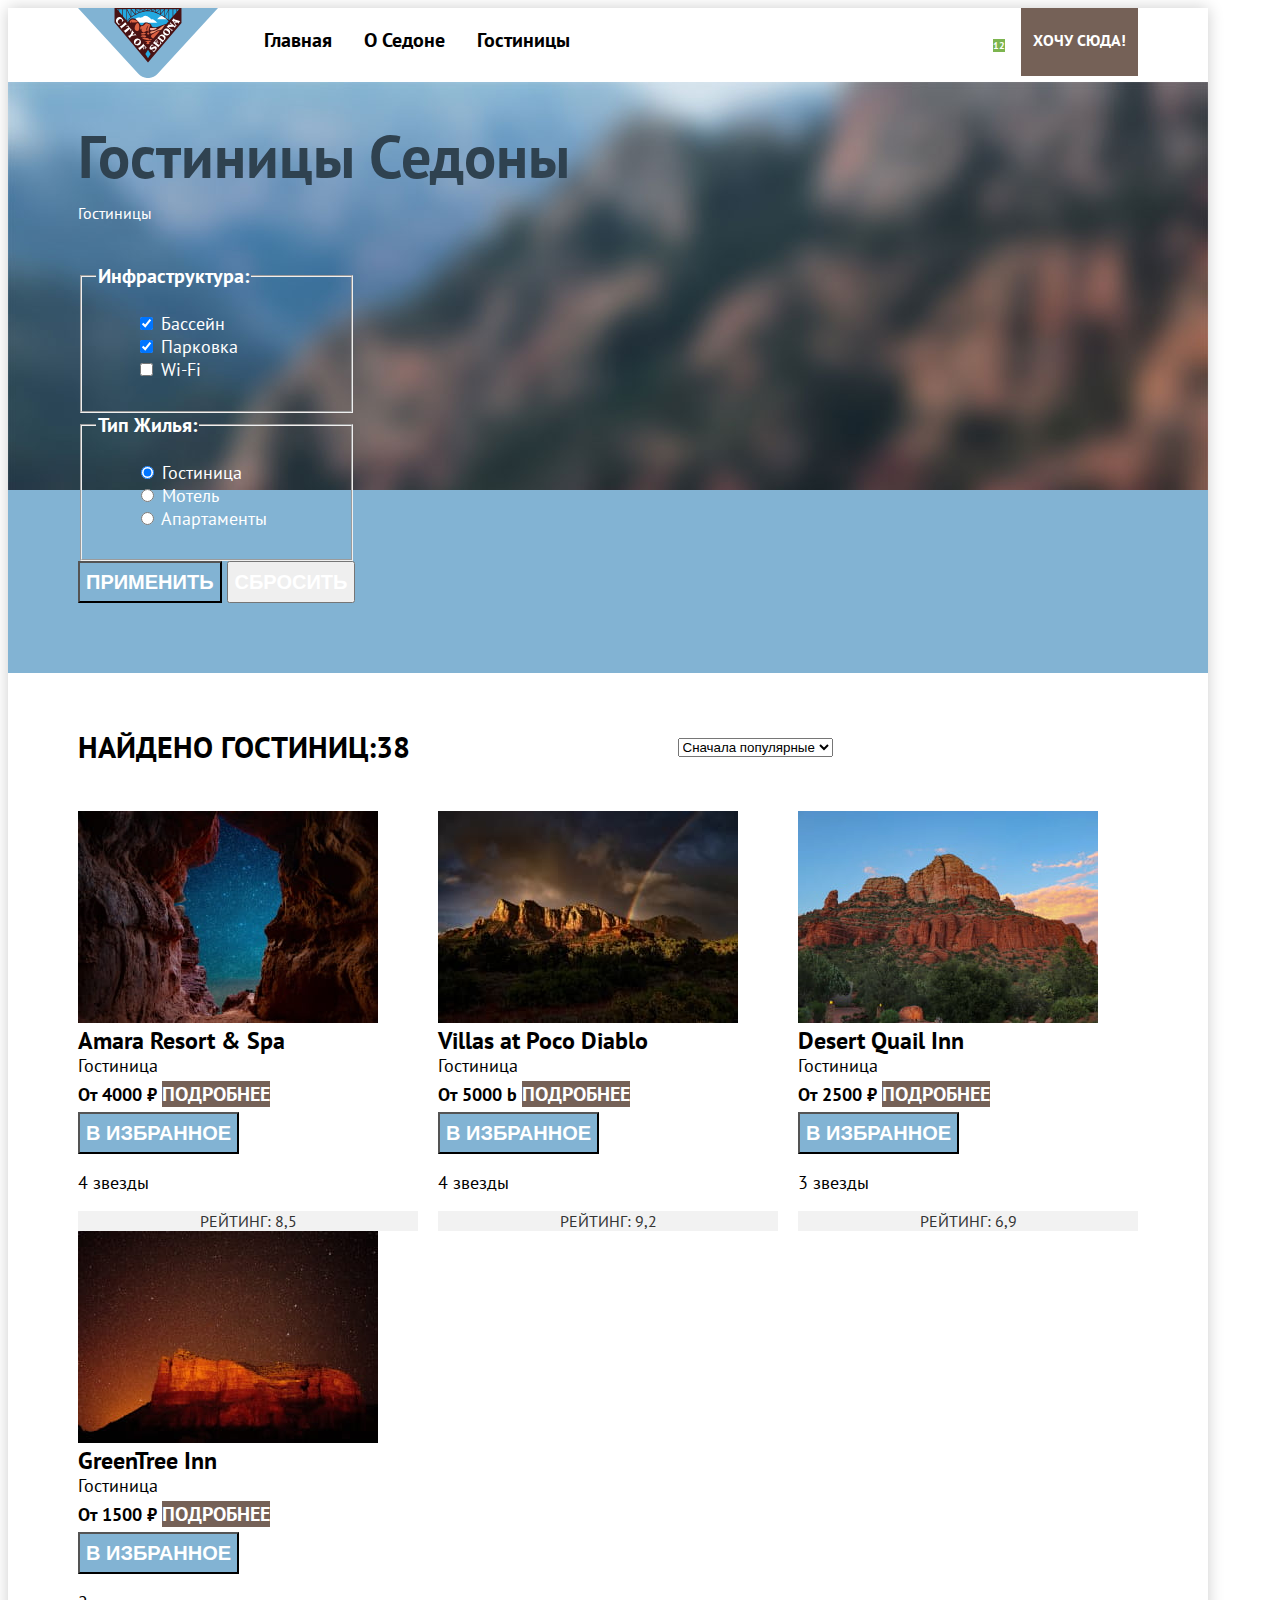
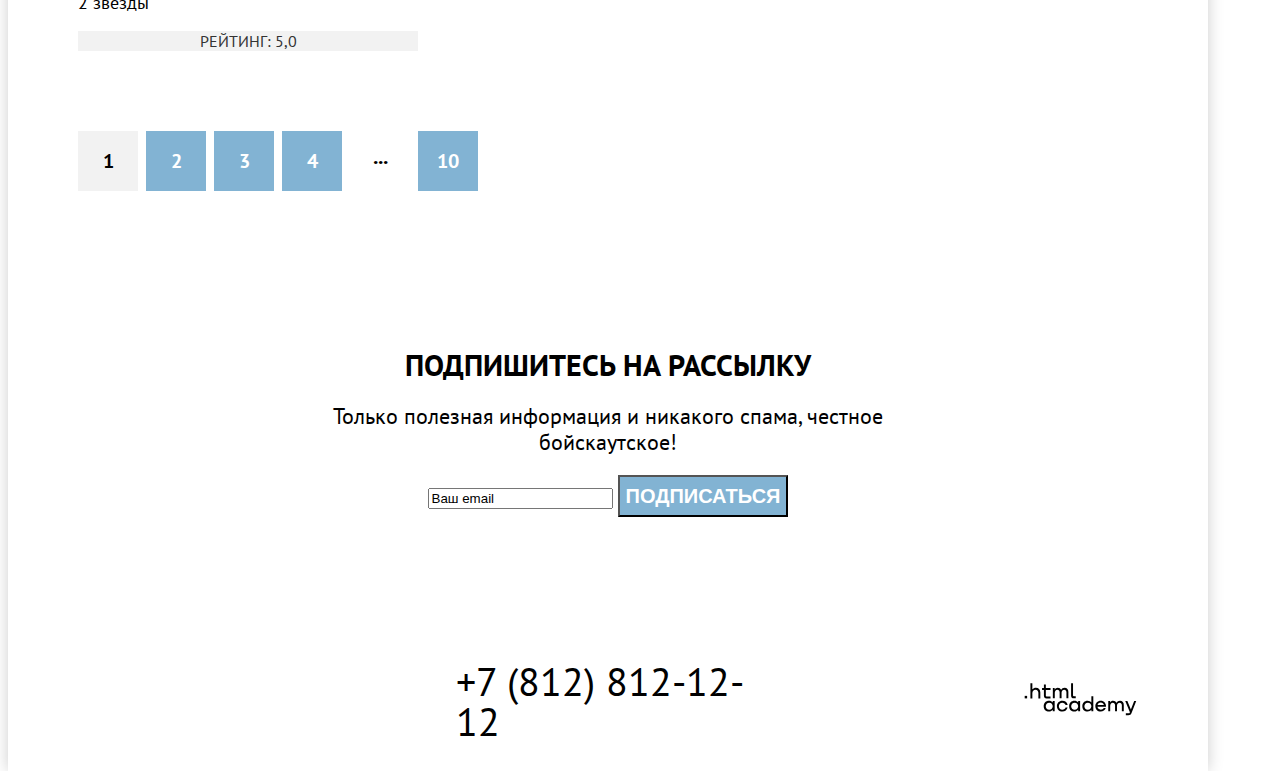
==== catalog.html @ 44806d20 "Merge pull request #6 from dzhamilya1212/master" ====
<!DOCTYPE html>
<html lang="ru">

  <head>
    <meta charset="utf-8">
    <title>HTML Academy: Седона</title>
    <link rel="stylesheet" href="styles/styles.css">

  </head>

  <body>
    <div class="page_container">
      <header class="page_header" data-test="header">
        <nav class="navigation">
          <a class="navigation_logo_link" href="index.html">
            <img class="navigation_logo_image" src="image/logo.svg" alt="Логотип  города Седона." width="140" height="70">
          </a>
          <ul class="navigation_list">
            <li class="navigation_item">
              <a class="navigation_link" href="index.html">Главная</a>
            </li>
            <li class="navigation_item">
              <a class="navigation_link" href="#">О Седоне</a>
            </li>
            <li class="navigation_item">
              <a class="navigation_link navigation_link_current">Гостиницы</a>
            </li>
          </ul>

          <ul class="navigation_list navigation_user">
            <li class="navigation_item">
              <a class="navigation_link" href="#">
                <span class="visually_hidden">Поиск.</span>
              </a>
            </li>
            <li class="navigation_item">
              <a class="navigation_link" href="#">
                <span class="visually_hidden"> Избранное</span>
                <span class="favourites">12</span>
              </a>
            </li>
            <li class="navigation_item">
              <a class="navigation_link navigation_link_button button button_brown" href="#">Хочу сюда!</a>
            </li>
          </ul>
        </nav>
      </header>

      <main class="main_inner main_container" data-test="main">
        <div class="main_page_container">
          <header class="inner_header">
            <h1 class="inner_header_title">Гостиницы Седоны</h1>
            <ul class="breadcrumbs">
              <li class="breadcrumbs_item">
                <a class="breadcrumbs_link" href="index.html">
                  <span class="visually_hidden">Главная.</span>
                </a>
              </li>
              <li class="breadcrumbs_item">
                <a class="breadcrumbs_link">Гостиницы</a>
              </li>
            </ul>

            <div class="filter_hotels" data-test="filter">
              <h2 class="visually_hidden">Фильтры.</h2>
              <form class="filter_hotels_form" action="https://echo.htmlacademy.ru/" method="get">
                <fieldset class="filter_infrastructure">
                  <legend class="filter_title">Инфраструктура:</legend>
                  <ul class="filter_infrastructure_list">
                    <li class="filter_infrastructure_item">
                      <label class="control_label">
                        <input class="control_input" type="checkbox" name="swimming_pool" checked>
                        Бассейн
                      </label>
                    </li>
                    <li class="filter_infrastructure_item">
                      <label class="control_label">
                        <input class="control_input" type="checkbox" name="parking_space" checked>
                        Парковка
                      </label>
                    </li>
                    <li class="filter_infrastructure_item">
                      <label class="control_label">
                        <input class="control_input" type="checkbox" name="wi_fi">
                        Wi-Fi
                      </label>
                    </li>
                  </ul>
                </fieldset>

                <fieldset class="filter_type_of_housing">
                  <legend class="filter_title">Тип жилья:</legend>
                  <ul class="filter_type_of_housing_list">
                    <li class="filter_type_of_housing_item">
                      <label class="control_label">
                        <input class="control_input" type="radio" name="type_of_housing" value="hotel" checked>
                        Гостиница
                      </label>
                    </li>
                    <li class="filter_type_of_housing_item">
                      <label class="control_label">
                        <input class="control_input" type="radio" name="type_of_housing" value="motel">
                        Мотель
                      </label>
                    </li>
                    <li class="filter_type_of_housing_item">
                      <label class="control_label">
                        <input class="control_input" type="radio" name="type_of_housing" value="apartments">
                        Апартаменты
                      </label>
                    </li>
                  </ul>
                </fieldset>
                <!--
                <fieldset class="filter_price"></fieldset>
                -->
                <button class="button button_blue" type="submit">Применить</button>
                <button class="button" type="reset">Сбросить</button>
              </form>
            </div>
          </header>

          <section class="section_hotel_catalog" data-test="catalog">
            <h2 class="visually_hidden">Каталог гостиниц.</h2>
            <div class="sorting-container">
              <p class="found_hotels"> Найдено гостиниц:<span>38</span></p>
              <select class="select_control" aria-label="Сортировка">
                <option value="popular">Сначала популярные</option>
                <option value="cheap">Сначала дешевые</option>
                <option value="expensive">Сначала дорогие</option>
              </select>
              <ul class="catalog_view">
                <li class="catalog_view_item">
                  <a class="button" href="#">
                    <span class="visually_hidden">Показать плиткой.</span>
                  </a>
                </li>
                <li class="catalog_view_item">
                  <a class="button" href="#">
                    <span class="visually_hidden">Показать карточками.</span>
                  </a>
                </li>
                <li class="catalog_view_item">
                  <a class="button" href="#">
                    <span class="visually_hidden">Показать списком.</span>
                  </a>
                </li>
              </ul>
            </div>

            <ul class="hotel_cards_list">
              <li class="hotel_cards_item">
                <a class="hotel_cards_link" href="#">
                  <img class="hotel_cards_img" src="image/amara_resort_spa.jpg" alt="Звездное небо в расщелине гор."
                    width="300" height="212">
                  <h3 class="hotel_cards_title">Amara Resort & Spa</h3>
                </a>
                <p class="hotel_cards_description">Гостиница</p>
                <b class="hotel_cards_price">От 4000 ₽</b>
                <a class="button button_brown" href="#">Подробнее</a>
                <button class="button button_blue" type="button">В избранное</button>
                <p class="rating_star">4 звезды</p>
                <p class="rating">Рейтинг: 8,5</p>
              </li>
              <li class="hotel_cards_item">
                <a class="hotel_cards_link" href="#">
                  <img class="hotel_cards_img" src="image/villias_at_poco_diablo.jpg" alt="Радуга над горным хребтом."
                    width="300" height="212">
                  <h3 class="hotel_cards_title">Villas at Poco Diablo</h3>
                </a>
                <p class="hotel_cards_description">Гостиница</p>
                <b class="hotel_cards_price">От 5000 b</b>
                <a class="button button_brown" href="#">Подробнее</a>
                <button class="button button_blue" type="button">В избранное</button>
                <p class="rating_star">4 звезды</p>
                <p class="rating">Рейтинг: 9,2</p>
              </li>
              <li class="hotel_cards_item">
                <a class="hotel_cards_link" href="#">
                  <img class="hotel_cards_img" src="image/desert_quail_inn.jpg" alt="Горы на фоне голубого неба."
                    width="300" height="212">
                  <h3 class="hotel_cards_title">Desert Quail Inn</h3>
                </a>
                <p class="hotel_cards_description">Гостиница</p>
                <b class="hotel_cards_price">От 2500 ₽</b>
                <a class="button button_brown" href="#">Подробнее</a>
                <button class="button button_blue" type="button">В избранное</button>
                <p class="rating_star">3 звезды</p>
                <p class="rating">Рейтинг: 6,9</p>
              </li>
              <li class="hotel_cards_item">
                <a class="hotel_cards_link" href="#">
                  <img class="hotel_cards_img" src="image/greentree_inn.jpg" alt="Горна на фоне звездного неба."
                    width="300" height="212">
                  <h3 class="hotel_cards_title">GreenTree Inn</h3>
                </a>
                <p class="hotel_cards_description">Гостиница</p>
                <b class="hotel_cards_price">От 1500 ₽</b>
                <a class="button button_brown" href="#">Подробнее</a>
                <button class="button button_blue" type="button">В избранное</button>
                <p class="rating_star">2 звезды</p>
                <p class="rating">Рейтинг: 5,0</p>
              </li>
            </ul>

            <ul class="pagination_list">
              <li class="pagination_item">
                <a class="pagination_link pagination-current">1</a>
              </li>
              <li class="pagination_item">
                <a class="pagination_link" href="#">2</a>
              </li>
              <li class="pagination_item">
                <a class="pagination_link" href="#">3</a>
              </li>
              <li class="pagination_item">
                <a class="pagination_link" href="#">4</a>
              </li>
              <li class="pagination_item">
                <a class="pagination_link pagination_still" href="#">...</a>
              </li>
              <li class="pagination_item">
                <a class="pagination_link" href="#">10</a>
              </li>
            </ul>

          </section>
        </div>
      </main>

      <footer class="page_footer inner_footer" data-test="footer">
        <div class="page-footer-container">
          <section class="mailing mailing_inner_footer" data-test="subscribe">
            <div class="mailing_container">
              <h2 class="mailing_title">Подпишитесь на рассылку</h2>
              <p class="mailing_description">Только полезная информация и никакого спама, честное бойскаутское!</p>
              <form class="mailng_form" action="https://echo.htmlacademy.ru/" method="post">
                <span class="visually_hidden">Ваш email.</span>
                <input type="email" name="email" value="Ваш email">
                <button class="button button_blue" type="submit">Подписаться</button>
              </form>
            </div>
          </section>

          <div class="footer_contacts_container">
            <section class="social">
              <h2 class="visually_hidden">Социальные сети.</h2>
              <ul class="social_list">
                <li class="social_item">
                  <a class="social_link" href="https://vk.com/htmlacademy">
                    <span class="visually_hidden">ВКонтакте.</span>
                  </a>
                </li>
                <li class="social_item">
                  <a class="social_link" href="https://t.me/htmlacademy">
                    <span class="visually_hidden">Телеграм.</span>
                  </a>
                </li>
                <li class="social_item">
                  <a class="social_link" href="https://www.youtube.com/user/htmlacademyru">
                    <span class="visually_hidden">Ютюб.</span>
                  </a>
                </li>
              </ul>
            </section>

            <section class="contacts">
              <h2 class="visually_hidden">Контакты.</h2>
              <address class="contacts_address">
                <a class="contacts_address_phone" href="tel:+78128121212">+7 (812) 812-12-12</a>
              </address>
            </section>

            <section class="copyright">
              <h2 class="visually_hidden">Сделано в htmlacademy.</h2>
              <a class="copyright_link" href="https://htmlacademy.ru">
                <img class="logo_htmlacademy" src="image/logo_htmlacademy.svg" alt="Логотип htmlacademy." width="115"
                  height="33">
              </a>
            </section>
          </div>
        </div>
      </footer>
    </div>
  </body>

</html>
---- styles/styles.css ----
@font-face {
  font-family: "PT Sans";
  font-style: normal;
  font-weight: 400;
  src: url("../fonts/ptsans-400.woff2") format("woff2");
  font-display: swap;
}

@font-face {
  font-family: "PT Sans";
  font-style: normal;
  font-weight: 700;
  src: url("../fonts/ptsans-700.woff2") format("woff2");
  font-display: swap;
}

html {
  height: 100%;
  width: 1280px;
}

body {
  margin: o auto;
  width: 1200px;
  min-height: 100%;
  font-family: "PT Sans", sans-serif;
  font-size: 18px;
  line-height: 21px;
  color: #000000;
  background-color: #FFFFFF;
  box-shadow: 0 0 15px rgba(0, 0, 0, 0.2);
}

.page_container {
  display: flex;
  flex-direction: column;
}
.visually_hidden {
  position: absolute;
  width: 1px;
  height: 1px;
  margin: -1px;
  border: 0;
  padding: 0;
  white-space: nowrap;
  clip-path: inset(100%);
  clip: rect(0 0 0 0);
  overflow: hidden;
}
.button {
  font-size: 20px;
  font-weight: 700;
  line-height: 36px;
  color: #FFFFFF;
  text-decoration: none;
  text-transform: uppercase;
  text-align: center;
}

/* Pages */
.navigation {
  display: flex;
  margin: 0 auto;
  padding: 0 70px;
}
.navigation_logo_image {
  margin-right: 30px;
}
.navigation_list {
  display: flex;
  flex-wrap: wrap;
  max-width: 439px;
  margin: 0;
  padding: 0;
  list-style: none;
}
.navigation_link {
  display: block;
  padding: 20px 16px;
  font-size: 20px;
  line-height: 24px;
  font-weight: 700;
  color: #000000;
  text-align: center;
  text-decoration: none;
  text-transform: capitalize;
}
.navigation_user {
  max-width: 315px;
  margin-left: auto;
}
.navigation_user .navigation_link {
  min-width: 20px;
  min-height: 24px;
  padding: 22px 12px;
}
.navigation_link_button {
  font-size: 16px;
  line-height: 20px;
  color: #FFFFFF;
  background-color: #756157;
  text-transform: uppercase;
}
.favourites {
  font-size: 10px;
  line-height: 10px;
  text-align: center;
  background-color: #7DB54F;
  color: #FFFFFF;
}

/*Main*/

.main_container {
  flex-grow: 1;
}
.main_page_container {
  width: 1200px;
  margin: 0 auto;
}
.welcom {
  padding-bottom: 82px;
  padding-top: 50px;
  background-color: #82B3D3;
  background-image: url("../image/sedona_main_index_img.jpg");
  background-repeat: no-repeat;
  background-position: center top;
  background-size: cover;
}
.welcome_to_sedona {
  display: block;
  margin: 0 auto;
}

/*advantages*/
.advantages {
  padding-top: 69px;
}
.advantages_caption {
  width: 620px;
  margin: auto;
  margin-bottom: 25px;
  font-size: 30px;
  line-height: 36px;
  font-weight: 700;
  text-align: center;
  text-transform: uppercase;
}
.advantages_caption_reasons {
  width: 651px;
  margin: auto;
  margin-bottom: 90px;
  font-size: 22px;
  line-height: 26px;
  font-weight: 400;
  text-align: center;
}
.advantages_list {
  display: flex;
  justify-content: space-between;
  flex-wrap: wrap;
  margin: 0;
  padding: 0;
  list-style: none;
}
.advantages_item {
  color: #000000;
  background-color: rgba(131, 179, 211, 0.12);
  list-style: none;
}
.advantages_container {
  display: flex;
  justify-content: space-between;
}
.advantages_card_container {
  box-sizing: border-box;
  width: 400px;
  padding: 92px 85px 111px;
}
.advantages_item_blue_card {
  width: 1200px;
  color: #FFFFFF;
  background-color: #82B3D3;
}
.advantages_item_lightblue_card {
  color: #000000;
  background-color: rgba(131, 179, 211, 0.2);
}
.advantages_image {
  display: block;
}
.advantages_title {
  padding:0;
  margin:0;
  margin-bottom: 62px;
  font-size: 24px;
  line-height: 28px;
  font-weight: 700;
  text-transform: uppercase;
  text-align: center;
}
.advantages_description {
  padding:0;
  margin:0;
  text-align: center;
}

/*services*/

.services_list {
  display: flex;
  flex-wrap: wrap;
  justify-content: space-between;
  padding: 0;
  margin: 0;
  text-align: center;
  list-style: none;
}
.services_item {
  color: #000000;
  background-color: rgba(131, 179, 211, 0.12);
}
.services_card_container {
  box-sizing: border-box;
  width:400px;
  padding: 80px 85px;
}
.services_item_white_card {
  color: #000000;
  background-color: #FFFFFF;
}
.services_title {
  padding:0;
  margin:0;
  margin-bottom: 30px;
  font-size: 24px;
  line-height: 28px;
  font-weight: 700;
  text-transform: uppercase;
  text-align: center;
}
.services_description {
  padding:0;
  margin:0;
  text-align: center;
}

/*search_hotel*/
.search_hotel {
  padding: 96px 304px;
}
.search_hotel_container {
  display: flex;
  flex-direction: column;
  align-items: center;
  justify-content: center;
}
.search_hotel_title {
  margin:0;
  margin-bottom: 20px;
  font-size: 30px;
  font-weight: 700;
  line-height: 36px;
  text-align: center;
  text-transform: uppercase;
}
.search_hotel_description {
  margin:0;
  margin-bottom: 20px;
  font-size: 22px;
  font-weight: 400;
  line-height: 26px;
  text-align: center;
}
.button_brown {
  background-color: #756157;
}

/*Footer*/
/*mailing*/
.page-footer-container {
  display: flex;
  flex-direction: column;
  width: 1200px;
  margin: 0 auto;
}
.mailing {
  padding:96px 258px 104px 258px;
  background-color: #82B3D3;
  background-image: url("../image/sedona_footer_index_img.jpg");
  background-repeat: no-repeat;
  background-size: 1200px 415px;
  color: #FFFFFF;
}
.mailing_container {
  display: flex;
  flex-direction: column;
  align-items: center;
  justify-content: center;
}
.mailing_title {
  margin:0;
  margin-bottom: 20px;
  font-size: 30px;
  font-weight: 700;
  line-height: 36px;
  text-align: center;
  text-transform: uppercase;
}
.mailing_description {
  margin:0;
  margin-bottom: 20px;
  font-size: 22px;
  font-weight: 400;
  line-height: 26px;
  text-align: center;
}
.button_blue {
  background-color: #82B3D3;
}

/*social*/
.footer_contacts_container {
  display: flex;
  justify-content: space-between;
  align-items: center;
  padding: 40px 70px 30px 70px;
}
.social_list {
  display: flex;
  flex-wrap: wrap;
  width: 142;
  max-width: 182px;
  list-style: none;
  margin: 0;
  padding: 0;
}
.social_item {
  width: 47px;
  height: 40px;
  margin-bottom: 5px;
}

/*contacts*/
.contacts {
  width: 331px;
  margin-right: 234px;
  margin-left: 234px;
}
.contacts_address_phone {
  font-size: 40px;
  font-style: normal;
  line-height: 40px;
  text-align: center;
  text-decoration: none;
  color: #000000;
}
.copyright {
  width: 115px;
}
/*Main_inner*/
.inner_header {
  padding: 35px 70px 70px;
  background-color: #82B3D3;
  background-image: url("../image/sedona_inner_main_header.jpg");
  background-repeat: no-repeat;
}
.inner_header_title {
  margin: 0;
  margin-bottom: 8px;
  font-size: 60px;
  font-weight: 700;
  line-height: 78px;
  text-align: left;
  color: #2F4250;
}

/* Breadcrumbs */
.breadcrumbs {
  display: flex;
  margin: 0;
  margin-bottom: 40px;
  padding: 0;
  color: #FFFFFF;
  font-size: 16px;
  list-style: none;
}
.breadcrumbs_link {
  color: inherit;
  padding: 0;
}

/*filters*/
.filter_hotels {
  display: flex;
  color: #FFFFFF;
}
.filter_infrastructure_list,
.filter_type_of_housing_list {
  list-style: none;
}
.filter_title {
  font-size: 20px;
  line-height: 24px;
  font-weight: 700;
  text-align: left;
  text-transform: capitalize;
}
.control_label {
  line-height: 23px;
  text-align: left;
}

/*hotel_catalog*/
.section_hotel_catalog {
  padding: 50px 70px 60px;
}
/*sorting-container*/
.sorting-container {
  display: flex;
  justify-content: space-between;
  align-items: center;
  margin-bottom: 40px;
}
.found_hotels {
  margin: 0;
  margin-right: 192px;
  font-size: 30px;
  font-weight: 700;
  line-height: 36px;
  text-align: left;
  text-transform: uppercase;
}
.select_control {
  margin-right: 70px;
}
.catalog_view {
  display: flex;
  margin: 0;
  padding: 0;
  list-style: none;
}
.catalog_view_item {
  width: 48px;
  height: 48px;
  margin-right: 8px;
}
.catalog_view_item:nth-last-child(1){
  margin-right: 0;
}

/*hotel_cards*/
.hotel_cards_list {
  display: flex;
  justify-content: space-between;
  flex-wrap: wrap;
  margin: 0;
  margin-bottom: 80px;
  padding: 0;
  list-style: none;
}
.hotel_cards_item {
  width: 340px;
}
.hotel_cards_title {
  margin: 0;
  font-size: 24px;
  font-weight: 700;
  line-height: 28px;
  text-align: left;
  color: #000000;
}
.hotel_cards_link {
  text-decoration: none;
}
.hotel_cards_description {
  margin: 0;
  text-align: left;
}
.hotel_cards_price {
  text-align: right;
}
.rating {
  margin: 0;
  font-size: 16px;
  line-height: 20px;
  text-align: center;
  color: #333333;
  background-color: #F2F2F2;
  text-transform: uppercase;
}

/*pagination*/
.pagination_list {
  display: flex;
  list-style: none;
  padding: 0;
  margin: 0;
}
.pagination_item:not(:last-child) {
  margin-right: 8px;
}
.pagination_link {
  display: block;
  box-sizing: border-box;
  width: 60px;
  height: 60px;
  padding: 12px 24px 12px 24px;
  font-size: 20px;
  font-weight: 700;
  line-height: 36px;
  text-align: center;
  color: #FFFFFF;
  background-color: #82B3D3;
  text-decoration: none;
}
.pagination_link:nth-last-child(1) {
  padding: 12px 18px 12px 18px;
}
.pagination-current {
  padding: 16px 22px 18px 22px;
  color: #000000;
  background-color: #F2F2F2;
}
.pagination_still {
  font-size: 22px;
  line-height: 26px;
  color: #000000;
  background-color: #FFFFFF;
}

/*inner_footer*/
.mailing_inner_footer {
  color: #000000;
  background-color: #FFFFFF;
  background-image: none;
}
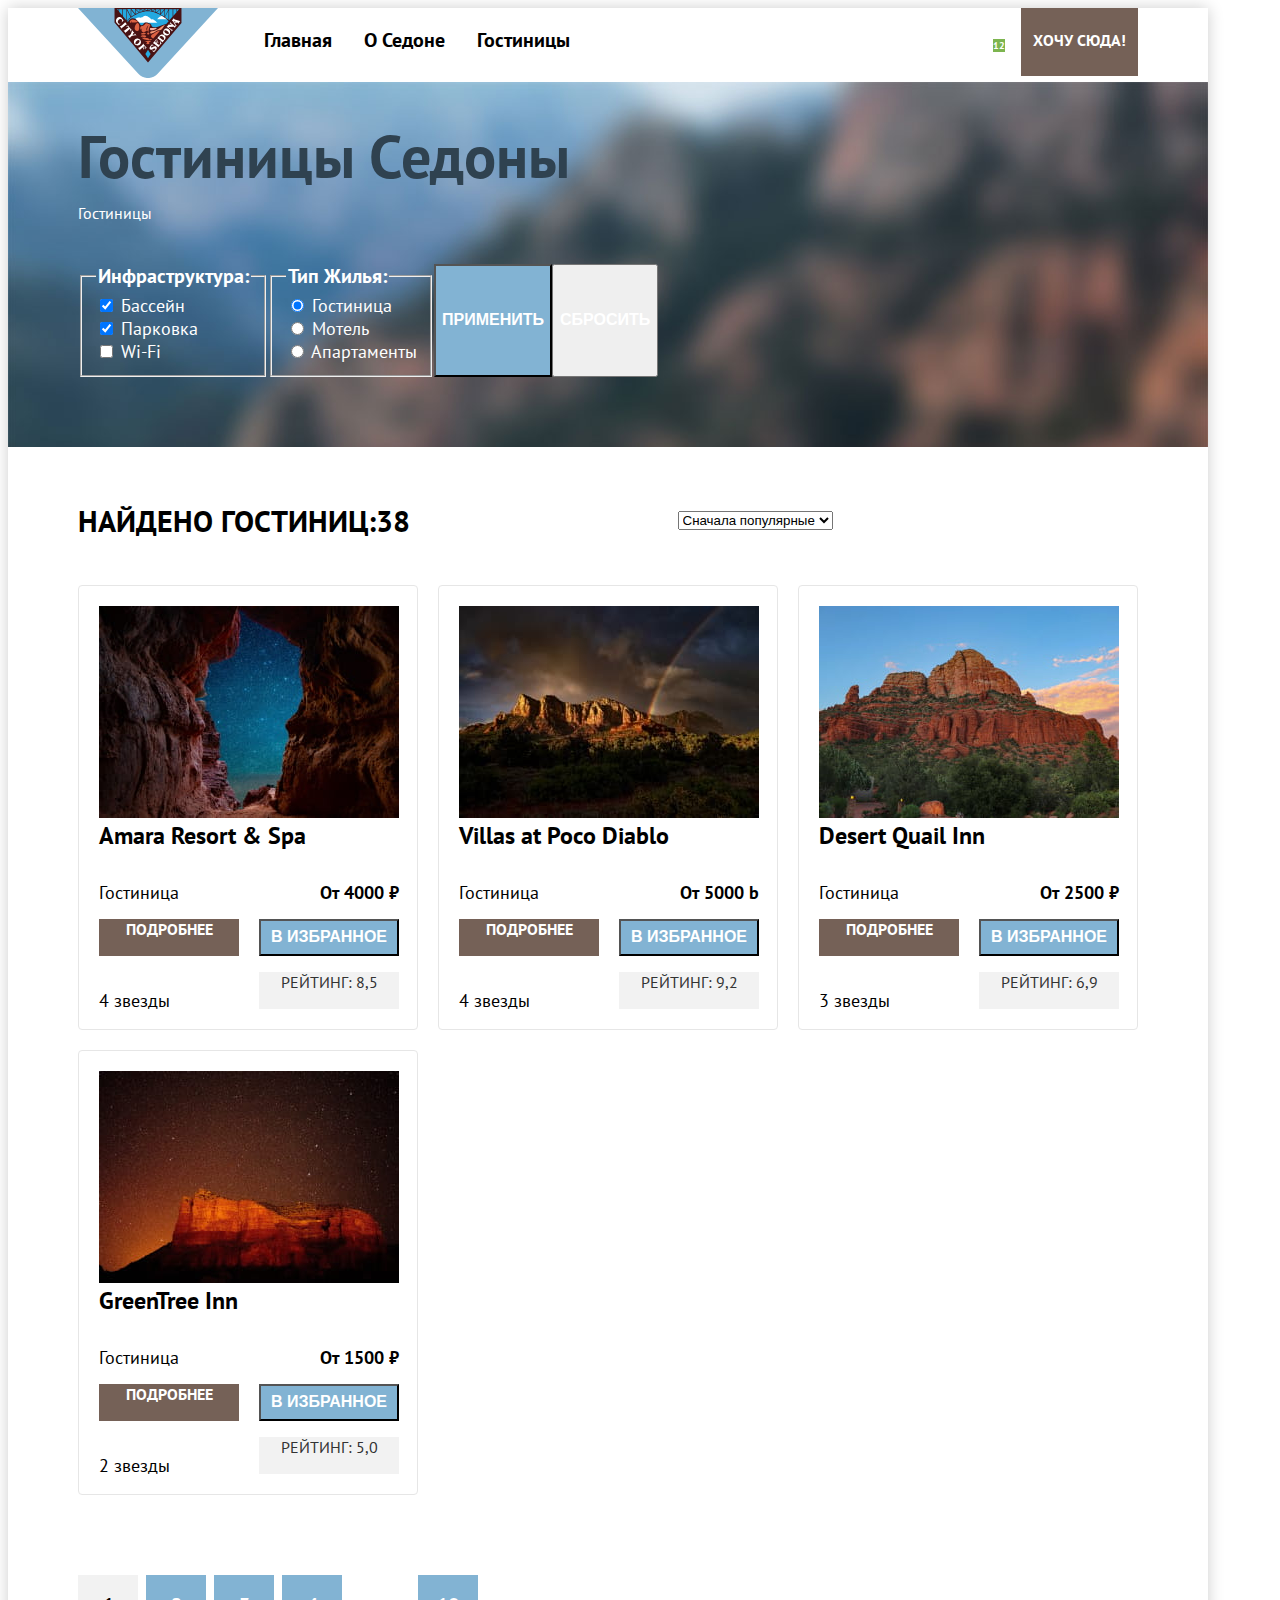
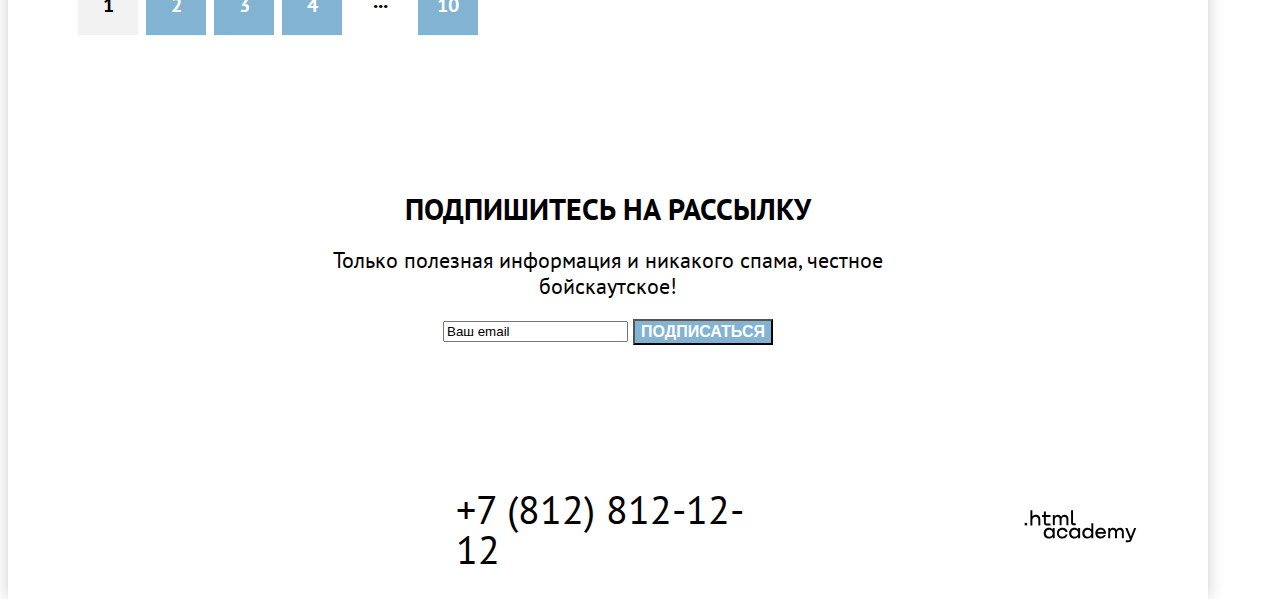
==== commit 0fff0c04: "Сетки компонентов на гридах" ====
--- a/catalog.html
+++ b/catalog.html
@@ -155,51 +155,62 @@
                     width="300" height="212">
                   <h3 class="hotel_cards_title">Amara Resort & Spa</h3>
                 </a>
-                <p class="hotel_cards_description">Гостиница</p>
-                <b class="hotel_cards_price">От 4000 ₽</b>
-                <a class="button button_brown" href="#">Подробнее</a>
-                <button class="button button_blue" type="button">В избранное</button>
-                <p class="rating_star">4 звезды</p>
-                <p class="rating">Рейтинг: 8,5</p>
-              </li>
+                <div class="hotel_cards_content">
+                  <p class="hotel_cards_description">Гостиница</p>
+                  <b class="hotel_cards_price">От 4000 ₽</b>
+                  <a class="button button_brown" href="#">Подробнее</a>
+                  <button class="button button_blue" type="button">В избранное</button>
+                  <p class="rating_star">4 звезды</p>
+                  <p class="rating">Рейтинг: 8,5</p>
+                </div>
+              </li>
+
               <li class="hotel_cards_item">
                 <a class="hotel_cards_link" href="#">
                   <img class="hotel_cards_img" src="image/villias_at_poco_diablo.jpg" alt="Радуга над горным хребтом."
                     width="300" height="212">
                   <h3 class="hotel_cards_title">Villas at Poco Diablo</h3>
                 </a>
-                <p class="hotel_cards_description">Гостиница</p>
-                <b class="hotel_cards_price">От 5000 b</b>
-                <a class="button button_brown" href="#">Подробнее</a>
-                <button class="button button_blue" type="button">В избранное</button>
-                <p class="rating_star">4 звезды</p>
-                <p class="rating">Рейтинг: 9,2</p>
-              </li>
+                <div class="hotel_cards_content">
+                  <p class="hotel_cards_description">Гостиница</p>
+                  <b class="hotel_cards_price">От 5000 b</b>
+                  <a class="button button_brown" href="#">Подробнее</a>
+                  <button class="button button_blue" type="button">В избранное</button>
+                  <p class="rating_star">4 звезды</p>
+                  <p class="rating">Рейтинг: 9,2</p>
+                </div>
+              </li>
+
               <li class="hotel_cards_item">
                 <a class="hotel_cards_link" href="#">
                   <img class="hotel_cards_img" src="image/desert_quail_inn.jpg" alt="Горы на фоне голубого неба."
                     width="300" height="212">
                   <h3 class="hotel_cards_title">Desert Quail Inn</h3>
                 </a>
-                <p class="hotel_cards_description">Гостиница</p>
-                <b class="hotel_cards_price">От 2500 ₽</b>
-                <a class="button button_brown" href="#">Подробнее</a>
-                <button class="button button_blue" type="button">В избранное</button>
-                <p class="rating_star">3 звезды</p>
-                <p class="rating">Рейтинг: 6,9</p>
-              </li>
+                <div class="hotel_cards_content">
+                  <p class="hotel_cards_description">Гостиница</p>
+                  <b class="hotel_cards_price">От 2500 ₽</b>
+                  <a class="button button_brown" href="#">Подробнее</a>
+                  <button class="button button_blue" type="button">В избранное</button>
+                  <p class="rating_star">3 звезды</p>
+                  <p class="rating">Рейтинг: 6,9</p>
+                </div>
+              </li>
+
               <li class="hotel_cards_item">
                 <a class="hotel_cards_link" href="#">
                   <img class="hotel_cards_img" src="image/greentree_inn.jpg" alt="Горна на фоне звездного неба."
                     width="300" height="212">
                   <h3 class="hotel_cards_title">GreenTree Inn</h3>
                 </a>
-                <p class="hotel_cards_description">Гостиница</p>
-                <b class="hotel_cards_price">От 1500 ₽</b>
-                <a class="button button_brown" href="#">Подробнее</a>
-                <button class="button button_blue" type="button">В избранное</button>
-                <p class="rating_star">2 звезды</p>
-                <p class="rating">Рейтинг: 5,0</p>
+                <div class="hotel_cards_content">
+                  <p class="hotel_cards_description">Гостиница</p>
+                  <b class="hotel_cards_price">От 1500 ₽</b>
+                  <a class="button button_brown" href="#">Подробнее</a>
+                  <button class="button button_blue" type="button">В избранное</button>
+                  <p class="rating_star">2 звезды</p>
+                  <p class="rating">Рейтинг: 5,0</p>
+                </div>
               </li>
             </ul>
 
--- a/styles/styles.css
+++ b/styles/styles.css
@@ -48,13 +48,14 @@
   overflow: hidden;
 }
 .button {
-  font-size: 20px;
-  font-weight: 700;
-  line-height: 36px;
+  font-size: 16px;
+  font-weight: 700;
+  line-height: 20px;
   color: #FFFFFF;
   text-decoration: none;
   text-transform: uppercase;
   text-align: center;
+  vertical-align: middle;
 }
 
 /* Pages */
@@ -121,7 +122,7 @@
 .welcom {
   padding-bottom: 82px;
   padding-top: 50px;
-  background-color: #82B3D3;
+  background-color: #E6E6FA;
   background-image: url("../image/sedona_main_index_img.jpg");
   background-repeat: no-repeat;
   background-position: center top;
@@ -364,6 +365,8 @@
   background-color: #82B3D3;
   background-image: url("../image/sedona_inner_main_header.jpg");
   background-repeat: no-repeat;
+  background-position: ;
+  background-size: cover;
 }
 .inner_header_title {
   margin: 0;
@@ -391,13 +394,15 @@
 }
 
 /*filters*/
-.filter_hotels {
+.filter_hotels_form {
   display: flex;
   color: #FFFFFF;
 }
 .filter_infrastructure_list,
 .filter_type_of_housing_list {
   list-style: none;
+  padding: 0;
+  margin: 0;
 }
 .filter_title {
   font-size: 20px;
@@ -451,19 +456,30 @@
 
 /*hotel_cards*/
 .hotel_cards_list {
-  display: flex;
-  justify-content: space-between;
-  flex-wrap: wrap;
+  display: grid;
+  grid-template-columns: 340px 340px 340px;
+  gap: 20px;
   margin: 0;
   margin-bottom: 80px;
   padding: 0;
   list-style: none;
 }
 .hotel_cards_item {
-  width: 340px;
+  display: flex;
+  flex-direction: column;
+  padding: 20px;
+  border: 1px solid #E6E6E6;
+  border-radius: 4px;
+}
+.hotel_cards_content {
+  display: grid;
+  grid-template-columns: 140px 140px;
+  grid-template-rows: auto 37px 37px;
+  gap: 16px 20px;
 }
 .hotel_cards_title {
   margin: 0;
+  margin-bottom: 16px;
   font-size: 24px;
   font-weight: 700;
   line-height: 28px;
@@ -471,14 +487,19 @@
   color: #000000;
 }
 .hotel_cards_link {
+  margin-bottom: 16px;
   text-decoration: none;
 }
 .hotel_cards_description {
   margin: 0;
   text-align: left;
+  font-size: 18px;
+  line-height: 21px;
 }
 .hotel_cards_price {
   text-align: right;
+  font-size: 18px;
+  line-height: 21px;
 }
 .rating {
   margin: 0;
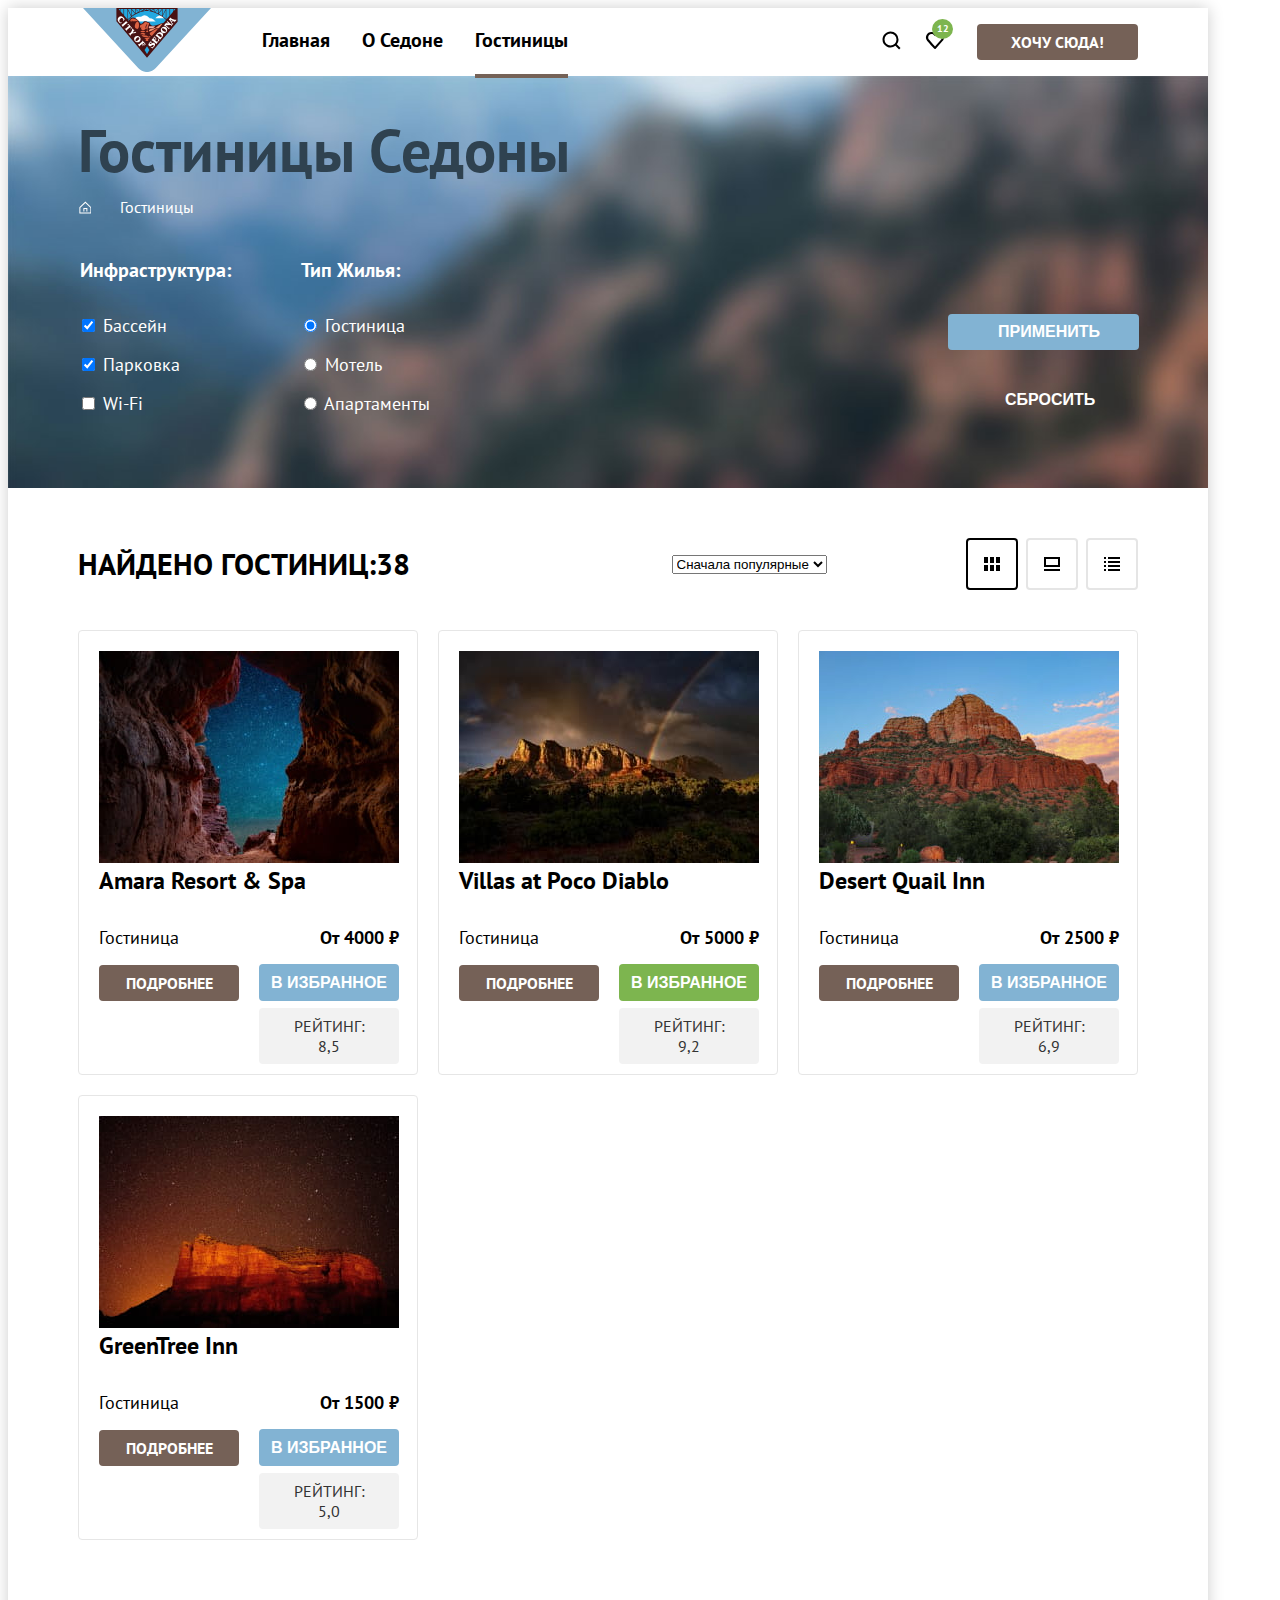
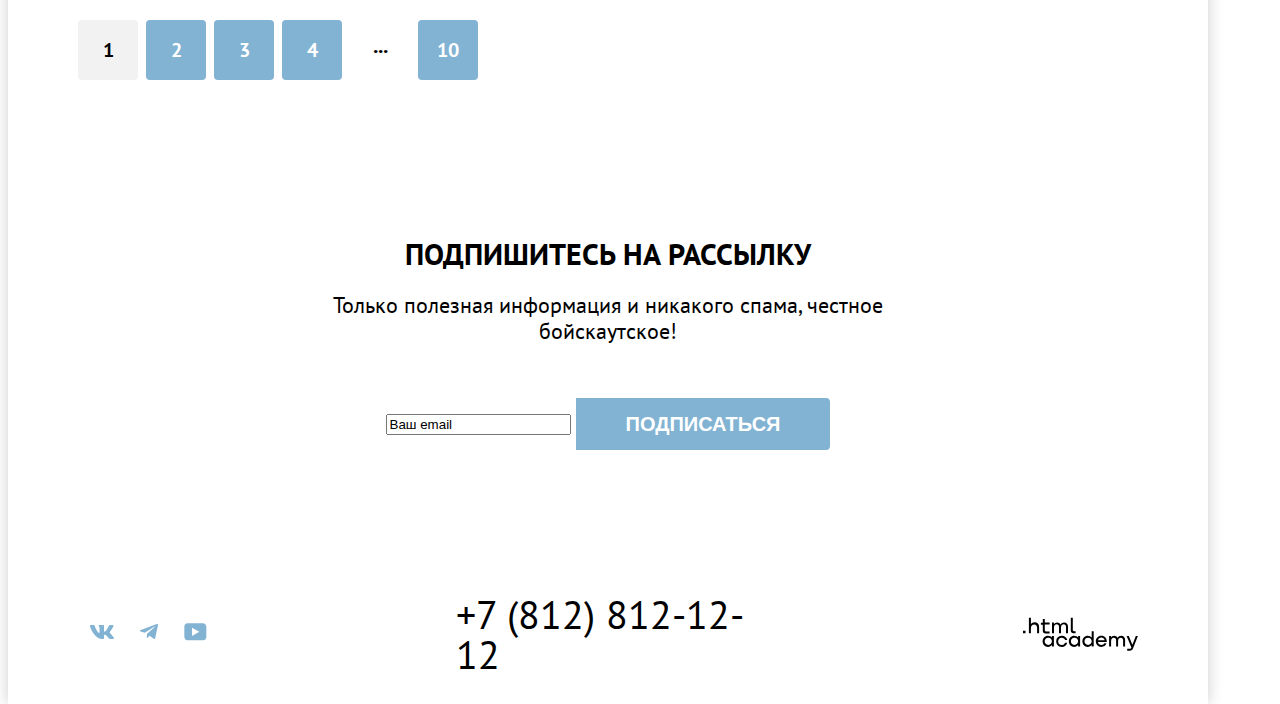
==== commit f2e2e9ce: "Декоративные элементы" ====
--- a/catalog.html
+++ b/catalog.html
@@ -1,298 +1,320 @@
 <!DOCTYPE html>
 <html lang="ru">
 
-  <head>
-    <meta charset="utf-8">
-    <title>HTML Academy: Седона</title>
-    <link rel="stylesheet" href="styles/styles.css">
-
-  </head>
-
-  <body>
-    <div class="page_container">
-      <header class="page_header" data-test="header">
-        <nav class="navigation">
-          <a class="navigation_logo_link" href="index.html">
-            <img class="navigation_logo_image" src="image/logo.svg" alt="Логотип  города Седона." width="140" height="70">
-          </a>
-          <ul class="navigation_list">
-            <li class="navigation_item">
-              <a class="navigation_link" href="index.html">Главная</a>
-            </li>
-            <li class="navigation_item">
-              <a class="navigation_link" href="#">О Седоне</a>
-            </li>
-            <li class="navigation_item">
-              <a class="navigation_link navigation_link_current">Гостиницы</a>
+<head>
+  <meta charset="utf-8">
+  <title>HTML Academy: Седона</title>
+  <link rel="stylesheet" href="styles/styles.css">
+
+</head>
+
+<body>
+  <div class="page_container">
+    <header class="page_header" data-test="header">
+      <nav class="navigation">
+        <a class="navigation_logo_link" href="index.html">
+          <img class="navigation_logo_image" src="image/logo.svg" alt="Логотип  города Седона." width="140" height="70">
+        </a>
+        <ul class="navigation_list">
+          <li class="navigation_item">
+            <a class="navigation_link" href="index.html">Главная</a>
+          </li>
+          <li class="navigation_item">
+            <a class="navigation_link" href="#">О Седоне</a>
+          </li>
+          <li class="navigation_item">
+            <a class="navigation_link navigation_link_current">Гостиницы</a>
+          </li>
+        </ul>
+
+        <ul class="navigation_list navigation_user">
+          <li class="navigation_item">
+            <a class="navigation_link" href="#">
+              <span class="visually_hidden">Поиск.</span>
+            </a>
+          </li>
+          <li class="navigation_item">
+            <a class="navigation_link" href="#">
+              <span class="visually_hidden"> Избранное</span>
+              <span class="favourites">12</span>
+            </a>
+          </li>
+        </ul>
+        <a class="navigation_button button" href="#">Хочу сюда!</a>
+      </nav>
+    </header>
+
+    <main class="main_inner main_container" data-test="main">
+      <div class="main_page_container">
+        <header class="inner_header">
+          <h1 class="inner_header_title">Гостиницы Седоны</h1>
+          <ul class="breadcrumbs">
+            <li class="breadcrumbs_item">
+              <a class="breadcrumbs_link" href="index.html">
+                <svg class="breadcrumbs_link_home"
+                  aria-hidden="true"
+                  focusable="false"
+                  width="13"
+                  height="15"
+                  viewBox="0 0 13 15"
+                  fill="none"
+                  xmlns="http://www.w3.org/2000/svg">
+                  <g clip-path="url(#a)" fill="#fff">
+                    <path d="m7.37.5-6 5.8v6.2h12V6.3l-6-5.8Zm5 11h-10V6.7l5-4.8 5 4.8v4.8Z"/><path d="M5.37 10.5h1V8h2v2.5h1V7h-4v3.5Z"/>
+                  </g>
+                  <defs>
+                    <clipPath id="a"><path fill="#fff" d="M.87 0h13v15h-13z"/></clipPath>
+                  </defs>
+                </svg>
+                <span class="visually_hidden">Главная.</span>
+              </a>
+            </li>
+            <li class="breadcrumbs_item">
+              <a class="breadcrumbs_link">Гостиницы</a>
             </li>
           </ul>
 
-          <ul class="navigation_list navigation_user">
-            <li class="navigation_item">
-              <a class="navigation_link" href="#">
-                <span class="visually_hidden">Поиск.</span>
-              </a>
-            </li>
-            <li class="navigation_item">
-              <a class="navigation_link" href="#">
-                <span class="visually_hidden"> Избранное</span>
-                <span class="favourites">12</span>
-              </a>
-            </li>
-            <li class="navigation_item">
-              <a class="navigation_link navigation_link_button button button_brown" href="#">Хочу сюда!</a>
-            </li>
-          </ul>
-        </nav>
-      </header>
-
-      <main class="main_inner main_container" data-test="main">
-        <div class="main_page_container">
-          <header class="inner_header">
-            <h1 class="inner_header_title">Гостиницы Седоны</h1>
-            <ul class="breadcrumbs">
-              <li class="breadcrumbs_item">
-                <a class="breadcrumbs_link" href="index.html">
-                  <span class="visually_hidden">Главная.</span>
-                </a>
-              </li>
-              <li class="breadcrumbs_item">
-                <a class="breadcrumbs_link">Гостиницы</a>
-              </li>
-            </ul>
-
-            <div class="filter_hotels" data-test="filter">
-              <h2 class="visually_hidden">Фильтры.</h2>
-              <form class="filter_hotels_form" action="https://echo.htmlacademy.ru/" method="get">
-                <fieldset class="filter_infrastructure">
-                  <legend class="filter_title">Инфраструктура:</legend>
-                  <ul class="filter_infrastructure_list">
-                    <li class="filter_infrastructure_item">
-                      <label class="control_label">
-                        <input class="control_input" type="checkbox" name="swimming_pool" checked>
-                        Бассейн
-                      </label>
-                    </li>
-                    <li class="filter_infrastructure_item">
-                      <label class="control_label">
-                        <input class="control_input" type="checkbox" name="parking_space" checked>
+          <div class="filter_hotels" data-test="filter">
+            <h2 class="visually_hidden">Фильтры.</h2>
+            <form class="filter_hotels_form" action="https://echo.htmlacademy.ru/" method="get">
+              <fieldset class="filter_infrastructure">
+                <legend class="filter_title">Инфраструктура:</legend>
+                <ul class="filter_infrastructure_list">
+                  <li class="filter_infrastructure_item">
+                    <label class="control_label">
+                      <input class="control_input" type="checkbox" name="swimming_pool" checked>
+                      Бассейн
+                  </label>
+                  </li>
+                  <li class="filter_infrastructure_item">
+                    <label class="control_label">
+                      <input class="control_input" type="checkbox" name="parking_space" checked>
                         Парковка
-                      </label>
-                    </li>
-                    <li class="filter_infrastructure_item">
-                      <label class="control_label">
-                        <input class="control_input" type="checkbox" name="wi_fi">
+                    </label>
+                  </li>
+                  <li class="filter_infrastructure_item">
+                    <label class="control_label">
+                      <input class="control_input" type="checkbox" name="wi_fi">
                         Wi-Fi
-                      </label>
-                    </li>
-                  </ul>
-                </fieldset>
-
-                <fieldset class="filter_type_of_housing">
-                  <legend class="filter_title">Тип жилья:</legend>
-                  <ul class="filter_type_of_housing_list">
-                    <li class="filter_type_of_housing_item">
-                      <label class="control_label">
-                        <input class="control_input" type="radio" name="type_of_housing" value="hotel" checked>
-                        Гостиница
-                      </label>
-                    </li>
-                    <li class="filter_type_of_housing_item">
-                      <label class="control_label">
-                        <input class="control_input" type="radio" name="type_of_housing" value="motel">
-                        Мотель
-                      </label>
-                    </li>
-                    <li class="filter_type_of_housing_item">
-                      <label class="control_label">
-                        <input class="control_input" type="radio" name="type_of_housing" value="apartments">
-                        Апартаменты
-                      </label>
-                    </li>
-                  </ul>
-                </fieldset>
-                <!--
+                    </label>
+                  </li>
+              </fieldset>
+
+              <fieldset class="filter_housing">
+                <legend class="filter_title">Тип жилья:</legend>
+                <ul class="filter_housing_list">
+                  <li class="filter_housing_item">
+                    <label class="control_label">
+                      <input class="control_input" type="radio" name="type_of_housing" value="hotel" checked>
+                      Гостиница
+                    </label>
+                  </li>
+                  <li class="filter_housing_item">
+                    <label class="control_label">
+                      <input class="control_input" type="radio" name="type_of_housing" value="motel">
+                      Мотель
+                    </label>
+                  </li>
+                  <li class="filter_housing_item">
+                    <label class="control_label">
+                      <input class="control_input" type="radio" name="type_of_housing" value="apartments">
+                      Апартаменты
+                    </label>
+                  </li>
+                </ul>
+              </fieldset>
+              <!--
                 <fieldset class="filter_price"></fieldset>
                 -->
-                <button class="button button_blue" type="submit">Применить</button>
-                <button class="button" type="reset">Сбросить</button>
-              </form>
+              <p class="fieldset_button_container">
+                <button class="button fieldset_button" type="submit">Применить</button>
+                <button class="button fieldset_button_reset" type="reset">Сбросить</button>
+              </p>
+            </form>
+          </div>
+        </header>
+
+        <section class="section_hotel_catalog" data-test="catalog">
+          <h2 class="visually_hidden">Каталог гостиниц.</h2>
+          <div class="sorting-container">
+            <p class="found_hotels_title"> Найдено гостиниц:<span>38</span></p>
+            <select class="select_control" aria-label="Сортировка">
+              <option value="popular">Сначала популярные</option>
+              <option value="cheap">Сначала дешевые</option>
+              <option value="expensive">Сначала дорогие</option>
+            </select>
+            <div class="catalog_view_block">
+              <a class="view_toggle view_toggle_сurrent" href="#">
+                <span class="visually_hidden">Показать плиткой.</span>
+              </a>
+              <a class="view_toggle" href="#">
+                <span class="visually_hidden">Показать карточками.</span>
+              </a>
+              <a class="view_toggle" href="#">
+                <span class="visually_hidden">Показать списком.</span>
+              </a>
             </div>
-          </header>
-
-          <section class="section_hotel_catalog" data-test="catalog">
-            <h2 class="visually_hidden">Каталог гостиниц.</h2>
-            <div class="sorting-container">
-              <p class="found_hotels"> Найдено гостиниц:<span>38</span></p>
-              <select class="select_control" aria-label="Сортировка">
-                <option value="popular">Сначала популярные</option>
-                <option value="cheap">Сначала дешевые</option>
-                <option value="expensive">Сначала дорогие</option>
-              </select>
-              <ul class="catalog_view">
-                <li class="catalog_view_item">
-                  <a class="button" href="#">
-                    <span class="visually_hidden">Показать плиткой.</span>
-                  </a>
-                </li>
-                <li class="catalog_view_item">
-                  <a class="button" href="#">
-                    <span class="visually_hidden">Показать карточками.</span>
-                  </a>
-                </li>
-                <li class="catalog_view_item">
-                  <a class="button" href="#">
-                    <span class="visually_hidden">Показать списком.</span>
-                  </a>
-                </li>
-              </ul>
+          </div>
+
+          <ul class="hotel_cards_list">
+            <li class="hotel_cards_item">
+              <a class="hotel_cards_link" href="#">
+                <img class="hotel_cards_img" src="image/amara_resort_spa.jpg" alt="Звездное небо в расщелине гор."
+                  width="300" height="212">
+                <h3 class="hotel_cards_title">Amara Resort & Spa</h3>
+              </a>
+              <div class="hotel_cards_content">
+                <p class="hotel_cards_description">Гостиница</p>
+                <b class="hotel_cards_price">От 4000 ₽</b>
+                <a class="button button_more_detailed" href="#">Подробнее</a>
+                <button class="button button_favorite" type="button">В избранное</button>
+                <p class="rating_star four_rating_star">
+                  <span class="visually_hidden">4 звезды</span>
+                </p>
+                <p class="rating button">Рейтинг: 8,5</p>
+              </div>
+            </li>
+
+            <li class="hotel_cards_item">
+              <a class="hotel_cards_link" href="#">
+                <img class="hotel_cards_img" src="image/villias_at_poco_diablo.jpg" alt="Радуга над горным хребтом."
+                  width="300" height="212">
+                <h3 class="hotel_cards_title">Villas at Poco Diablo</h3>
+              </a>
+              <div class="hotel_cards_content">
+                <p class="hotel_cards_description">Гостиница</p>
+                <b class="hotel_cards_price">От 5000 ₽</b>
+                <a class="button button_more_detailed" href="#">Подробнее</a>
+                <button class="button button_favorite button_favorite_green" type="button">В избранное</button>
+                <p class="rating_star ">
+                  <span class="visually_hidden">4 звезды</span>
+                </p>
+                <p class="rating button">Рейтинг: 9,2</p>
+              </div>
+            </li>
+
+            <li class="hotel_cards_item">
+              <a class="hotel_cards_link" href="#">
+                <img class="hotel_cards_img" src="image/desert_quail_inn.jpg" alt="Горы на фоне голубого неба."
+                  width="300" height="212">
+                <h3 class="hotel_cards_title">Desert Quail Inn</h3>
+              </a>
+              <div class="hotel_cards_content">
+                <p class="hotel_cards_description">Гостиница</p>
+                <b class="hotel_cards_price">От 2500 ₽</b>
+                <a class="button button_more_detailed" href="#">Подробнее</a>
+                <button class="button button_favorite" type="button">В избранное</button>
+                <p class="rating_star three_rating_star">
+                  <span class="visually_hidden">3 звезды</span>
+                </p>
+                <p class="rating button">Рейтинг: 6,9</p>
+              </div>
+            </li>
+
+            <li class="hotel_cards_item">
+              <a class="hotel_cards_link" href="#">
+                <img class="hotel_cards_img" src="image/greentree_inn.jpg" alt="Горна на фоне звездного неба."
+                  width="300" height="212">
+                <h3 class="hotel_cards_title">GreenTree Inn</h3>
+              </a>
+              <div class="hotel_cards_content">
+                <p class="hotel_cards_description">Гостиница</p>
+                <b class="hotel_cards_price">От 1500 ₽</b>
+                <a class="button button_more_detailed" href="#">Подробнее</a>
+                <button class="button button_favorite" type="button">В избранное</button>
+                <p class="rating_star two_rating_star">
+                  <span class="visually_hidden">2 звезды</span>
+                </p>
+                <p class="rating button">Рейтинг: 5,0</p>
+              </div>
+            </li>
+          </ul>
+
+          <ul class="pagination_list">
+            <li class="pagination_item">
+              <a class="pagination_link pagination-current">1</a>
+            </li>
+            <li class="pagination_item">
+              <a class="pagination_link" href="#">2</a>
+            </li>
+            <li class="pagination_item">
+              <a class="pagination_link" href="#">3</a>
+            </li>
+            <li class="pagination_item">
+              <a class="pagination_link" href="#">4</a>
+            </li>
+            <li class="pagination_item">
+              <a class="pagination_link pagination_still" href="#">...</a>
+            </li>
+            <li class="pagination_item">
+              <a class="pagination_link" href="#">10</a>
+            </li>
+          </ul>
+
+        </section>
+      </div>
+    </main>
+
+    <footer class="page_footer inner_footer" data-test="footer">
+      <div class="page-footer-container">
+        <section class="mailing mailing_inner_footer" data-test="subscribe">
+          <div class="mailing_container">
+            <h2 class="mailing_title">Подпишитесь на рассылку</h2>
+            <p class="mailing_description">Только полезная информация и никакого спама, честное бойскаутское!</p>
+            <form class="mailng_form" action="https://echo.htmlacademy.ru/" method="post">
+              <span class="visually_hidden">Ваш email.</span>
+              <input type="email" name="email" value="Ваш email">
+              <button class="button mailing_button" type="submit">Подписаться</button>
+            </form>
+          </div>
+        </section>
+
+        <div class="footer_contacts_container">
+          <section class="social">
+            <h2 class="visually_hidden">Социальные сети.</h2>
+            <div class="social_block">
+              <a class="social_link" href="https://vk.com/htmlacademy">
+                <svg class="social_link_icon"
+                  aria-hidden="true"
+                  focusable="false"width="24" height="14" viewBox="0 0 24 14" fill="none" xmlns="http://www.w3.org/2000/svg"><path fill-rule="evenodd" clip-rule="evenodd" d="M23.45.95c.17-.55 0-.95-.8-.95h-2.62c-.67 0-.98.35-1.14.73 0 0-1.34 3.2-3.23 5.27-.61.6-.89.8-1.22.8-.17 0-.42-.2-.42-.74V.95c0-.66-.18-.95-.74-.95H9.15c-.42 0-.67.3-.67.6 0 .61.95.76 1.05 2.5v3.8c0 .84-.16.99-.5.99-.88 0-3.05-3.21-4.33-6.89-.25-.71-.5-1-1.17-1H.9C.15 0 0 .35 0 .73c0 .68.89 4.07 4.14 8.55C6.32 12.34 9.38 14 12.15 14c1.67 0 1.88-.37 1.88-1v-2.32c0-.73.16-.88.69-.88.38 0 1.05.2 2.61 1.67C19.11 13.22 19.4 14 20.41 14h2.62c.75 0 1.13-.37.91-1.1-.24-.72-1.09-1.77-2.21-3.02-.62-.7-1.54-1.47-1.81-1.86-.4-.49-.28-.7 0-1.14 0 0 3.2-4.43 3.53-5.93Z" fill="#83B3D3"/></svg>
+                <span class="visually_hidden">ВКонтакте.</span>
+              </a>
+              <a class="social_link" href="https://t.me/htmlacademy">
+                <svg class="social_link_icon"
+                  aria-hidden="true"
+                  focusable="false"  width="18" height="17" viewBox="0 0 18 17" fill="none" xmlns="http://www.w3.org/2000/svg"><path d="M16.79.96.84 7.1c-1.09.44-1.08 1.05-.2 1.32l4.1 1.28 9.47-5.98c.44-.27.85-.13.52.17l-7.68 6.93-.28 4.22c.41 0 .6-.2.83-.41l1.99-1.94 4.13 3.06c.77.42 1.31.2 1.5-.71l2.72-12.8c.28-1.1-.43-1.61-1.16-1.28Z" fill="#83B3D3"/></svg>
+                <span class="visually_hidden">Телеграм.</span>
+              </a>
+              <a class="social_link" href="https://www.youtube.com/user/htmlacademyru">
+                <svg class="social_link_icon"
+                  aria-hidden="true"
+                  focusable="false"
+                  width="23" height="18" viewBox="0 0 23 18" fill="none" xmlns="http://www.w3.org/2000/svg"><path d="M18.94.36H3.51C1.65.36.33 1.95.33 3.76v10.09c0 1.91 1.32 3.5 3.18 3.5h15.65c1.64 0 3.17-1.59 3.17-3.4V3.76c-.22-1.8-1.53-3.4-3.39-3.4ZM7.99 12.89V4.82l7.34 4.04-7.34 4.03Z" fill="#83B3D3"/></svg>
+                <span class="visually_hidden">Ютюб.</span>
+              </a>
             </div>
-
-            <ul class="hotel_cards_list">
-              <li class="hotel_cards_item">
-                <a class="hotel_cards_link" href="#">
-                  <img class="hotel_cards_img" src="image/amara_resort_spa.jpg" alt="Звездное небо в расщелине гор."
-                    width="300" height="212">
-                  <h3 class="hotel_cards_title">Amara Resort & Spa</h3>
-                </a>
-                <div class="hotel_cards_content">
-                  <p class="hotel_cards_description">Гостиница</p>
-                  <b class="hotel_cards_price">От 4000 ₽</b>
-                  <a class="button button_brown" href="#">Подробнее</a>
-                  <button class="button button_blue" type="button">В избранное</button>
-                  <p class="rating_star">4 звезды</p>
-                  <p class="rating">Рейтинг: 8,5</p>
-                </div>
-              </li>
-
-              <li class="hotel_cards_item">
-                <a class="hotel_cards_link" href="#">
-                  <img class="hotel_cards_img" src="image/villias_at_poco_diablo.jpg" alt="Радуга над горным хребтом."
-                    width="300" height="212">
-                  <h3 class="hotel_cards_title">Villas at Poco Diablo</h3>
-                </a>
-                <div class="hotel_cards_content">
-                  <p class="hotel_cards_description">Гостиница</p>
-                  <b class="hotel_cards_price">От 5000 b</b>
-                  <a class="button button_brown" href="#">Подробнее</a>
-                  <button class="button button_blue" type="button">В избранное</button>
-                  <p class="rating_star">4 звезды</p>
-                  <p class="rating">Рейтинг: 9,2</p>
-                </div>
-              </li>
-
-              <li class="hotel_cards_item">
-                <a class="hotel_cards_link" href="#">
-                  <img class="hotel_cards_img" src="image/desert_quail_inn.jpg" alt="Горы на фоне голубого неба."
-                    width="300" height="212">
-                  <h3 class="hotel_cards_title">Desert Quail Inn</h3>
-                </a>
-                <div class="hotel_cards_content">
-                  <p class="hotel_cards_description">Гостиница</p>
-                  <b class="hotel_cards_price">От 2500 ₽</b>
-                  <a class="button button_brown" href="#">Подробнее</a>
-                  <button class="button button_blue" type="button">В избранное</button>
-                  <p class="rating_star">3 звезды</p>
-                  <p class="rating">Рейтинг: 6,9</p>
-                </div>
-              </li>
-
-              <li class="hotel_cards_item">
-                <a class="hotel_cards_link" href="#">
-                  <img class="hotel_cards_img" src="image/greentree_inn.jpg" alt="Горна на фоне звездного неба."
-                    width="300" height="212">
-                  <h3 class="hotel_cards_title">GreenTree Inn</h3>
-                </a>
-                <div class="hotel_cards_content">
-                  <p class="hotel_cards_description">Гостиница</p>
-                  <b class="hotel_cards_price">От 1500 ₽</b>
-                  <a class="button button_brown" href="#">Подробнее</a>
-                  <button class="button button_blue" type="button">В избранное</button>
-                  <p class="rating_star">2 звезды</p>
-                  <p class="rating">Рейтинг: 5,0</p>
-                </div>
-              </li>
-            </ul>
-
-            <ul class="pagination_list">
-              <li class="pagination_item">
-                <a class="pagination_link pagination-current">1</a>
-              </li>
-              <li class="pagination_item">
-                <a class="pagination_link" href="#">2</a>
-              </li>
-              <li class="pagination_item">
-                <a class="pagination_link" href="#">3</a>
-              </li>
-              <li class="pagination_item">
-                <a class="pagination_link" href="#">4</a>
-              </li>
-              <li class="pagination_item">
-                <a class="pagination_link pagination_still" href="#">...</a>
-              </li>
-              <li class="pagination_item">
-                <a class="pagination_link" href="#">10</a>
-              </li>
-            </ul>
-
+          </section>
+
+          <section class="contacts">
+            <h2 class="visually_hidden">Контакты.</h2>
+            <address class="contacts_address">
+              <a class="contacts_address_phone" href="tel:+78128121212">+7 (812) 812-12-12</a>
+            </address>
+          </section>
+
+          <section class="copyright">
+            <h2 class="visually_hidden">Сделано в htmlacademy.</h2>
+            <a class="copyright_link" href="https://htmlacademy.ru">
+              <svg class="copyright_link_icon"
+                aria-hidden="true"
+                focusable="false"
+                width="115" height="34" viewBox="0 0 115 34" fill="none" xmlns="http://www.w3.org/2000/svg"><path d="M0 13.72v2.6h2.5v-2.6H0ZM11.6 5.32c-1.6 0-2.8.7-3.6 1.7h-.1V.82h-2v15.5h2v-5.3c0-2.1 1.3-3.6 3.3-3.6 1.8 0 2.9 1.4 2.9 3.2v5.7h2v-6.1c.1-3-1.8-4.9-4.5-4.9ZM26.6 5.62h-4.8v-3.7h-2v3.8h-1.9v2h1.9v6c0 1.7 1 2.7 2.7 2.7h4.1v-2h-3.7c-.7 0-1.1-.4-1.1-1.1v-5.7h4.8v-2ZM41.1 5.42c-1.6 0-2.9.8-3.5 2.1h-.1c-.6-1.2-1.8-2.1-3.4-2.1-1.4 0-2.5.8-3.1 1.8h-.1v-1.6H29v10.6h2v-5.4c0-2 1-3.5 2.6-3.5 1.5 0 2.4 1 2.4 2.6v6.3h2v-5.6c0-2.4 1.4-3.3 2.6-3.3 1.5 0 2.4 1 2.4 2.6v6.3h2v-6.5c.1-2.5-1.4-4.3-3.9-4.3ZM47.8 13.52c0 1.7 1 2.7 2.8 2.7h2v-2h-1.7c-.7 0-1.1-.4-1.1-1.1V.82h-2v12.7ZM28.9 20.52c-.9-1.1-2.2-1.8-3.9-1.8-3.1 0-5.4 2.3-5.4 5.6s2.3 5.6 5.4 5.6c1.8 0 3-.8 3.8-1.9h.1v1.6h2v-10.6h-2v1.5Zm-3.6 7.4c-2.2 0-3.6-1.6-3.6-3.6s1.4-3.6 3.6-3.6 3.6 1.6 3.6 3.6c0 1.9-1.4 3.6-3.6 3.6ZM44.2 22.82c-.5-2.4-2.6-4.1-5.4-4.1a5.4 5.4 0 0 0-5.6 5.6c0 3.1 2.2 5.6 5.6 5.6 2.8 0 4.9-1.8 5.4-4.2h-2.1a3.4 3.4 0 0 1-3.3 2.3c-2.2 0-3.6-1.6-3.6-3.6s1.4-3.6 3.6-3.6c1.6 0 2.8 1 3.3 2.2h2.1v-.2ZM55.1 20.52c-.9-1.1-2.2-1.8-3.9-1.8-3.1 0-5.4 2.3-5.4 5.6s2.3 5.6 5.4 5.6c1.8 0 3-.8 3.8-1.9h.1v1.6h2v-10.6h-2v1.5Zm-3.6 7.4c-2.2 0-3.6-1.6-3.6-3.6s1.4-3.6 3.6-3.6 3.6 1.6 3.6 3.6c0 1.9-1.5 3.6-3.6 3.6ZM68.7 20.62c-.9-1.1-2.2-1.9-3.9-1.9-3.1 0-5.4 2.3-5.4 5.6s2.2 5.6 5.4 5.6c1.7 0 3-.8 3.8-1.8h.1v1.5h2v-15.4h-2v6.4Zm-3.6 7.3c-2.2 0-3.6-1.6-3.6-3.6s1.4-3.6 3.6-3.6 3.6 1.6 3.6 3.6c-.1 2-1.5 3.6-3.6 3.6ZM78.3 18.72c-3.3 0-5.5 2.5-5.5 5.6 0 3 2.1 5.6 5.5 5.6 2.5 0 4.5-1.3 5.2-3.6h-2.1c-.5 1-1.6 1.6-3 1.6-1.9 0-3.3-1.3-3.4-2.9h8.8c.2-3.6-2-6.3-5.5-6.3Zm0 1.9c1.7 0 3 1 3.3 2.6h-6.5c.3-1.5 1.5-2.6 3.2-2.6ZM98.2 18.72c-1.6 0-2.9.8-3.6 2h-.1c-.6-1.2-1.8-2-3.4-2-1.4 0-2.5.7-3.1 1.8v-1.5h-1.9v10.6h2v-5.4c0-2 1-3.4 2.6-3.5 1.5 0 2.4 1 2.4 2.6v6.3h2v-5.6c0-2.4 1.4-3.3 2.6-3.3 1.5 0 2.4 1 2.4 2.6v6.3h2v-6.5c.1-2.6-1.4-4.4-3.9-4.4ZM109.4 27.82l-3.6-8.9h-2.2l4.8 11.6c-.3.9-.7 1.2-1.7 1.2h-2.5v2h2.5c1.8 0 2.8-.8 3.5-2.6l4.7-12.2h-2.1l-3.4 8.9Z"/></svg>
+            </a>
           </section>
         </div>
-      </main>
-
-      <footer class="page_footer inner_footer" data-test="footer">
-        <div class="page-footer-container">
-          <section class="mailing mailing_inner_footer" data-test="subscribe">
-            <div class="mailing_container">
-              <h2 class="mailing_title">Подпишитесь на рассылку</h2>
-              <p class="mailing_description">Только полезная информация и никакого спама, честное бойскаутское!</p>
-              <form class="mailng_form" action="https://echo.htmlacademy.ru/" method="post">
-                <span class="visually_hidden">Ваш email.</span>
-                <input type="email" name="email" value="Ваш email">
-                <button class="button button_blue" type="submit">Подписаться</button>
-              </form>
-            </div>
-          </section>
-
-          <div class="footer_contacts_container">
-            <section class="social">
-              <h2 class="visually_hidden">Социальные сети.</h2>
-              <ul class="social_list">
-                <li class="social_item">
-                  <a class="social_link" href="https://vk.com/htmlacademy">
-                    <span class="visually_hidden">ВКонтакте.</span>
-                  </a>
-                </li>
-                <li class="social_item">
-                  <a class="social_link" href="https://t.me/htmlacademy">
-                    <span class="visually_hidden">Телеграм.</span>
-                  </a>
-                </li>
-                <li class="social_item">
-                  <a class="social_link" href="https://www.youtube.com/user/htmlacademyru">
-                    <span class="visually_hidden">Ютюб.</span>
-                  </a>
-                </li>
-              </ul>
-            </section>
-
-            <section class="contacts">
-              <h2 class="visually_hidden">Контакты.</h2>
-              <address class="contacts_address">
-                <a class="contacts_address_phone" href="tel:+78128121212">+7 (812) 812-12-12</a>
-              </address>
-            </section>
-
-            <section class="copyright">
-              <h2 class="visually_hidden">Сделано в htmlacademy.</h2>
-              <a class="copyright_link" href="https://htmlacademy.ru">
-                <img class="logo_htmlacademy" src="image/logo_htmlacademy.svg" alt="Логотип htmlacademy." width="115"
-                  height="33">
-              </a>
-            </section>
-          </div>
-        </div>
-      </footer>
-    </div>
-  </body>
+      </div>
+    </footer>
+  </div>
+</body>
 
 </html>
--- a/styles/styles.css
+++ b/styles/styles.css
@@ -53,9 +53,12 @@
   line-height: 20px;
   color: #FFFFFF;
   text-decoration: none;
+  border: none;
   text-transform: uppercase;
   text-align: center;
   vertical-align: middle;
+  border-radius: 4px;
+  cursor: pointer;
 }
 
 /* Pages */
@@ -66,6 +69,8 @@
 }
 .navigation_logo_image {
   margin-right: 30px;
+  width: 138px;
+  height: 64px;
 }
 .navigation_list {
   display: flex;
@@ -76,6 +81,7 @@
   list-style: none;
 }
 .navigation_link {
+  position: relative;
   display: block;
   padding: 20px 16px;
   font-size: 20px;
@@ -86,28 +92,74 @@
   text-decoration: none;
   text-transform: capitalize;
 }
+.navigation_link_current::before {
+  position: absolute;
+  display: block;
+  left: 16px;
+  bottom: -6px;
+  margin: auto;
+  width: calc(100% - 4px - 16px * 2);
+  height: 0;
+  border: 2px solid #756257;
+  content: "";
+}
 .navigation_user {
   max-width: 315px;
   margin-left: auto;
 }
 .navigation_user .navigation_link {
   min-width: 20px;
-  min-height: 24px;
+  min-height: 20px;
   padding: 22px 12px;
 }
-.navigation_link_button {
+.navigation_user .navigation_item:first-child .navigation_link {
+  background-image: url("../image/icons/search_icon.svg");
+  background-repeat: no-repeat;
+  background-position: center;
+  background-size: 20px 20px;
+}
+.navigation_user .navigation_item:last-child .navigation_link {
+  position: relative;
+  background-image: url("../image/icons/heart_icon.svg");
+  background-repeat: no-repeat;
+  background-position: center;
+  background-size: 20px 20px;
+}
+.navigation_button {
+  padding: 8px 34px;
+  margin-top: 14px;
+  margin-bottom: 14px;
+  margin-left: 20px;
   font-size: 16px;
   line-height: 20px;
   color: #FFFFFF;
   background-color: #756157;
-  text-transform: uppercase;
-}
+  align-self: center;
+}
+.navigation_button:hover {
+  background: #615048;
+}
+.navigation_button:focus {
+  background: #615048;
+}
+.navigation_button:active {
+  color: rgba(255, 255, 255, 0.3);
+  background-color: #756157;
+}
+
 .favourites {
+  position: absolute;
+  width: 11px;
+  height: 10px;
+  right: 4px;
+  top: 11px;
+  padding: 5px 5px;
   font-size: 10px;
   line-height: 10px;
   text-align: center;
   background-color: #7DB54F;
   color: #FFFFFF;
+  border-radius: 50%;
 }
 
 /*Main*/
@@ -191,6 +243,7 @@
   display: block;
 }
 .advantages_title {
+  position: relative;
   padding:0;
   margin:0;
   margin-bottom: 62px;
@@ -200,6 +253,18 @@
   text-transform: uppercase;
   text-align: center;
 }
+.advantages_title::before {
+  position: absolute;
+  left: 85px;
+  bottom: -30px;
+  width: 60px;
+  height: 2px;
+  background-color:  rgba(0, 0, 0, 0.3);
+  content: "";
+}
+.advantages_item_blue_card .advantages_title::before {
+  background-color: rgba(255, 255, 255, 0.3);
+}
 .advantages_description {
   padding:0;
   margin:0;
@@ -229,6 +294,9 @@
 .services_item_white_card {
   color: #000000;
   background-color: #FFFFFF;
+}
+.services_image {
+  margin-bottom: 30px;
 }
 .services_title {
   padding:0;
@@ -267,14 +335,30 @@
 }
 .search_hotel_description {
   margin:0;
-  margin-bottom: 20px;
+  margin-bottom: 54px;
   font-size: 22px;
   font-weight: 400;
   line-height: 26px;
   text-align: center;
 }
-.button_brown {
+.search_hotel_button {
+ padding: 8px 50px;
+ font-size: 20px;
+ line-height: 36px;
+ background-color: #756157;
+}
+.search_hotel_button:hover {
+  background: #615048;
+}
+.search_hotel_button:focus {
+  background: #615048;
+}
+.search_hotel_button:active {
+  color: rgba(255, 255, 255, 0.3);
   background-color: #756157;
+}
+.search_hotel_button:disabled {
+  background: #E5E5E5;
 }
 
 /*Footer*/
@@ -287,10 +371,10 @@
 }
 .mailing {
   padding:96px 258px 104px 258px;
-  background-color: #82B3D3;
+  background-color: #E6E6FA;
   background-image: url("../image/sedona_footer_index_img.jpg");
   background-repeat: no-repeat;
-  background-size: 1200px 415px;
+  background-size: cover;
   color: #FFFFFF;
 }
 .mailing_container {
@@ -310,14 +394,31 @@
 }
 .mailing_description {
   margin:0;
-  margin-bottom: 20px;
+  margin-bottom: 54px;
   font-size: 22px;
   font-weight: 400;
   line-height: 26px;
   text-align: center;
 }
-.button_blue {
+.mailing_button {
+  padding: 8px 50px;
+  font-size: 20px;
+  line-height: 36px;
   background-color: #82B3D3;
+  border-radius: 0 4px 4px 0;
+}
+.mailing_button:hover {
+  background: #68A2CA;
+}
+.mailing_button:focus {
+  background: #68A2CA;
+}
+.mailing_button:active {
+  background: #82B3D3;
+  color: rgba(255, 255, 255, 0.3);
+}
+.mailing_button:disabled {
+  background: #E5E5E5;
 }
 
 /*social*/
@@ -327,19 +428,35 @@
   align-items: center;
   padding: 40px 70px 30px 70px;
 }
-.social_list {
+.social_block {
   display: flex;
   flex-wrap: wrap;
   width: 142;
   max-width: 182px;
-  list-style: none;
-  margin: 0;
-  padding: 0;
-}
-.social_item {
+}
+.social_link {
+  position: relative;
   width: 47px;
   height: 40px;
   margin-bottom: 5px;
+}
+.social_link_icon {
+  position: absolute;
+  top: 0;
+  left: 0;
+  bottom: 0;
+  right: 0;
+  margin: auto;
+  fill: #82B3D3;
+}
+.social_link_icon:hover {
+  fill: #68A2CA;
+}
+.social_link_icon:focus {
+  fill: #68A2CA;
+}
+.social_link_icon:active {
+  fill: rgba(104, 162, 202, 0.3);
 }
 
 /*contacts*/
@@ -356,16 +473,48 @@
   text-decoration: none;
   color: #000000;
 }
+.contacts_address_phone:hover {
+  color: #756157;
+}
+.contacts_address_phone:focus {
+  color: #756157;
+}
+.contacts_address_phone:active {
+  color: rgba(117, 97, 87, 0.3);
+}
+
+/*.copyright*/
 .copyright {
   width: 115px;
 }
+.copyright_link {
+  position: relative;
+}
+.copyright_link_icon {
+  position: absolute;
+  top: 0;
+  left: 0;
+  bottom: 0;
+  right: 0;
+  margin: auto;
+  fill: #000000;
+}
+.copyright_link_icon:hover {
+  fill: #756157;;
+}
+.copyright_link_icon:focus {
+  fill: #756157;;
+}
+.copyright_link_icon:active {
+  fill: rgba(117, 97, 87, 0.3);;
+}
+
 /*Main_inner*/
 .inner_header {
   padding: 35px 70px 70px;
   background-color: #82B3D3;
   background-image: url("../image/sedona_inner_main_header.jpg");
   background-repeat: no-repeat;
-  background-position: ;
   background-size: cover;
 }
 .inner_header_title {
@@ -388,21 +537,65 @@
   font-size: 16px;
   list-style: none;
 }
+.breadcrumbs_item {
+  margin-right: 28px;
+}
 .breadcrumbs_link {
   color: inherit;
   padding: 0;
 }
-
+.breadcrumbs_item:first-child .breadcrumbs_link {
+  display: block;
+  position: relative;
+  width: 14px;
+  height: 15px;
+  padding: 0 0 2px;
+  align-self: center;
+}
+.breadcrumbs_link_home {
+  position: absolute;
+  margin:3.5px 5.5px 0.5px;
+  margin-left: 0;
+}
+.breadcrumbs_link:hover {
+  color: rgba(255, 255, 255, 0.6);
+}
+.breadcrumbs_link:focus {
+  color: #FFFFFF;
+}
+.breadcrumbs_link:active {
+  color: rgba(255, 255, 255, 0.3);
+}
 /*filters*/
 .filter_hotels_form {
-  display: flex;
+  display: grid;
+  grid-template-columns: 151px 70px 151px  140px 288px 70px 191px;
   color: #FFFFFF;
 }
+.filter_infrastructure {
+  grid-column: 1/2;
+  margin: 0;
+  padding: 0;
+  border: none;
+}
+.filter_housing {
+  grid-column: 3/4;
+  margin: 0;
+  padding: 0;
+  border: none;
+}
+.fieldset_button_container {
+  grid-column: 7/8;
+  margin: 0;
+}
 .filter_infrastructure_list,
-.filter_type_of_housing_list {
+.filter_housing_list {
   list-style: none;
   padding: 0;
   margin: 0;
+}
+.filter_infrastructure_item:not(:last-child), .filter_housing_item:not(:last-child) {
+  margin-bottom: 16px;
 }
 .filter_title {
   font-size: 20px;
@@ -410,11 +603,52 @@
   font-weight: 700;
   text-align: left;
   text-transform: capitalize;
+  margin-bottom: 32px;
 }
 .control_label {
   line-height: 23px;
   text-align: left;
 }
+.fieldset_button {
+  width: 191px;
+  background-color: #82B3D3;
+  margin-top: 56px;
+  margin-bottom: 32px;
+  padding: 8px 50px;
+  box-sizing: border-box;
+}
+.fieldset_button:hover {
+  background: #68A2CA;
+}
+.fieldset_button:focus {
+  background: #68A2CA;
+}
+.fieldset_button:active {
+  background: #82B3D3;
+  color: rgba(255, 255, 255, 0.3);
+}
+.fieldset_button:disabled {
+  background: #E5E5E5;
+}
+
+.fieldset_button_reset {
+  width: 191px;
+  background-color: transparent;
+  padding: 8px 57px;
+  box-sizing: border-box;
+}
+.fieldset_button_reset:hover {
+  opacity: 0.6;
+}
+.fieldset_button_reset:focus {
+  border: 3px solid #83B3D3;
+}
+.fieldset_button_reset:active {
+  color: rgba(255, 255, 255, 0.3);
+}
+.fieldset_button_reset:disabled {
+  opacity: 0.1;
+}
 
 /*hotel_catalog*/
 .section_hotel_catalog {
@@ -427,7 +661,7 @@
   align-items: center;
   margin-bottom: 40px;
 }
-.found_hotels {
+.found_hotels_title {
   margin: 0;
   margin-right: 192px;
   font-size: 30px;
@@ -439,19 +673,40 @@
 .select_control {
   margin-right: 70px;
 }
-.catalog_view {
-  display: flex;
-  margin: 0;
-  padding: 0;
-  list-style: none;
-}
-.catalog_view_item {
+.catalog_view_block {
+  display: flex;
+}
+.view_toggle{
   width: 48px;
   height: 48px;
   margin-right: 8px;
-}
-.catalog_view_item:nth-last-child(1){
+  border: 2px solid #E5E5E5;
+  border-radius: 4px;
+  background-position: center;
+  background-repeat: no-repeat;
+  background-size: 16px 14px;
+}
+.view_toggle_сurrent {
+  border: 2px solid #000000;
+}
+.view_toggle:nth-child(1){
+  background-image: url("../image/icons/cards_icon.svg")
+}
+.view_toggle:nth-child(2){
+  background-image: url("../image/icons/computer_icon.svg")
+}
+.view_toggle:nth-child(3){
+  background-image: url(../image/icons/list_icon.svg);
   margin-right: 0;
+}
+.view_toggle:hover {
+  border: 2px solid #000000;
+}
+.view_toggle:focus {
+  border: 2px solid #68A2CA;
+}
+.view_toggle:active {
+  border: 2px solid #000000;
 }
 
 /*hotel_cards*/
@@ -501,9 +756,72 @@
   font-size: 18px;
   line-height: 21px;
 }
+.button_more_detailed {
+  background-color: #756157;
+  align-self: center;
+  padding: 8px 26px;
+}
+.button_more_detailed:hover {
+  background: #615048;
+}
+.button_more_detailed:focus {
+  background: #615048;
+}
+.button_more_detailed:active {
+  color: rgba(255, 255, 255, 0.3);
+  background-color: #756157;
+}
+
+.button_favorite {
+  background-color: #82B3D3;
+}
+.button_favorite:hover {
+  background: #68A2CA;
+}
+.button_favorite:focus {
+  background: #68A2CA;
+}
+.button_favorite:active {
+  background: #82B3D3;
+  color: rgba(255, 255, 255, 0.3);
+}
+.button_favorite:disabled {
+  background: #E5E5E5;
+}
+
+.button_favorite_green {
+  background-color: #7DB54F;
+}
+.button_favorite_green:hover {
+  background-color:  #6C9E42;;
+}
+.button_favorite_green:focus {
+  background-color:  #6C9E42;;
+}
+.button_favorite_green:active {
+  background-color: #7DB54F;
+  color: rgba(255, 255, 255, 0.3);
+}
+.button_favorite_green:disabled {
+  background: #E5E5E5;
+}
+
+.rating_star {
+  margin: 0;
+  align-self: center;
+}
+.four_rating_star{
+  width: 90px;
+  background-image: url("../image/icons/star_icon.svg");
+  background-repeat: space;
+  background-size: 18px 17px;
+}
 .rating {
   margin: 0;
+  padding: 8px 22px;
+  align-self: center;
   font-size: 16px;
+  font-weight: 400;
   line-height: 20px;
   text-align: center;
   color: #333333;
@@ -534,6 +852,7 @@
   color: #FFFFFF;
   background-color: #82B3D3;
   text-decoration: none;
+  border-radius: 4px;
 }
 .pagination_link:nth-last-child(1) {
   padding: 12px 18px 12px 18px;
@@ -549,6 +868,18 @@
   color: #000000;
   background-color: #FFFFFF;
 }
+.pagination_link:hover {
+  background-color: #68A2CA;
+  border: 1px solid #82B3D3;
+}
+.pagination_link:focus {
+  background-color: #68A2CA;
+  border: 1px solid #82B3D3;
+}
+.pagination_link:active {
+  color: rgba(255, 255, 255, 0.3);
+  background-color: #82B3D3
+}
 
 /*inner_footer*/
 .mailing_inner_footer {
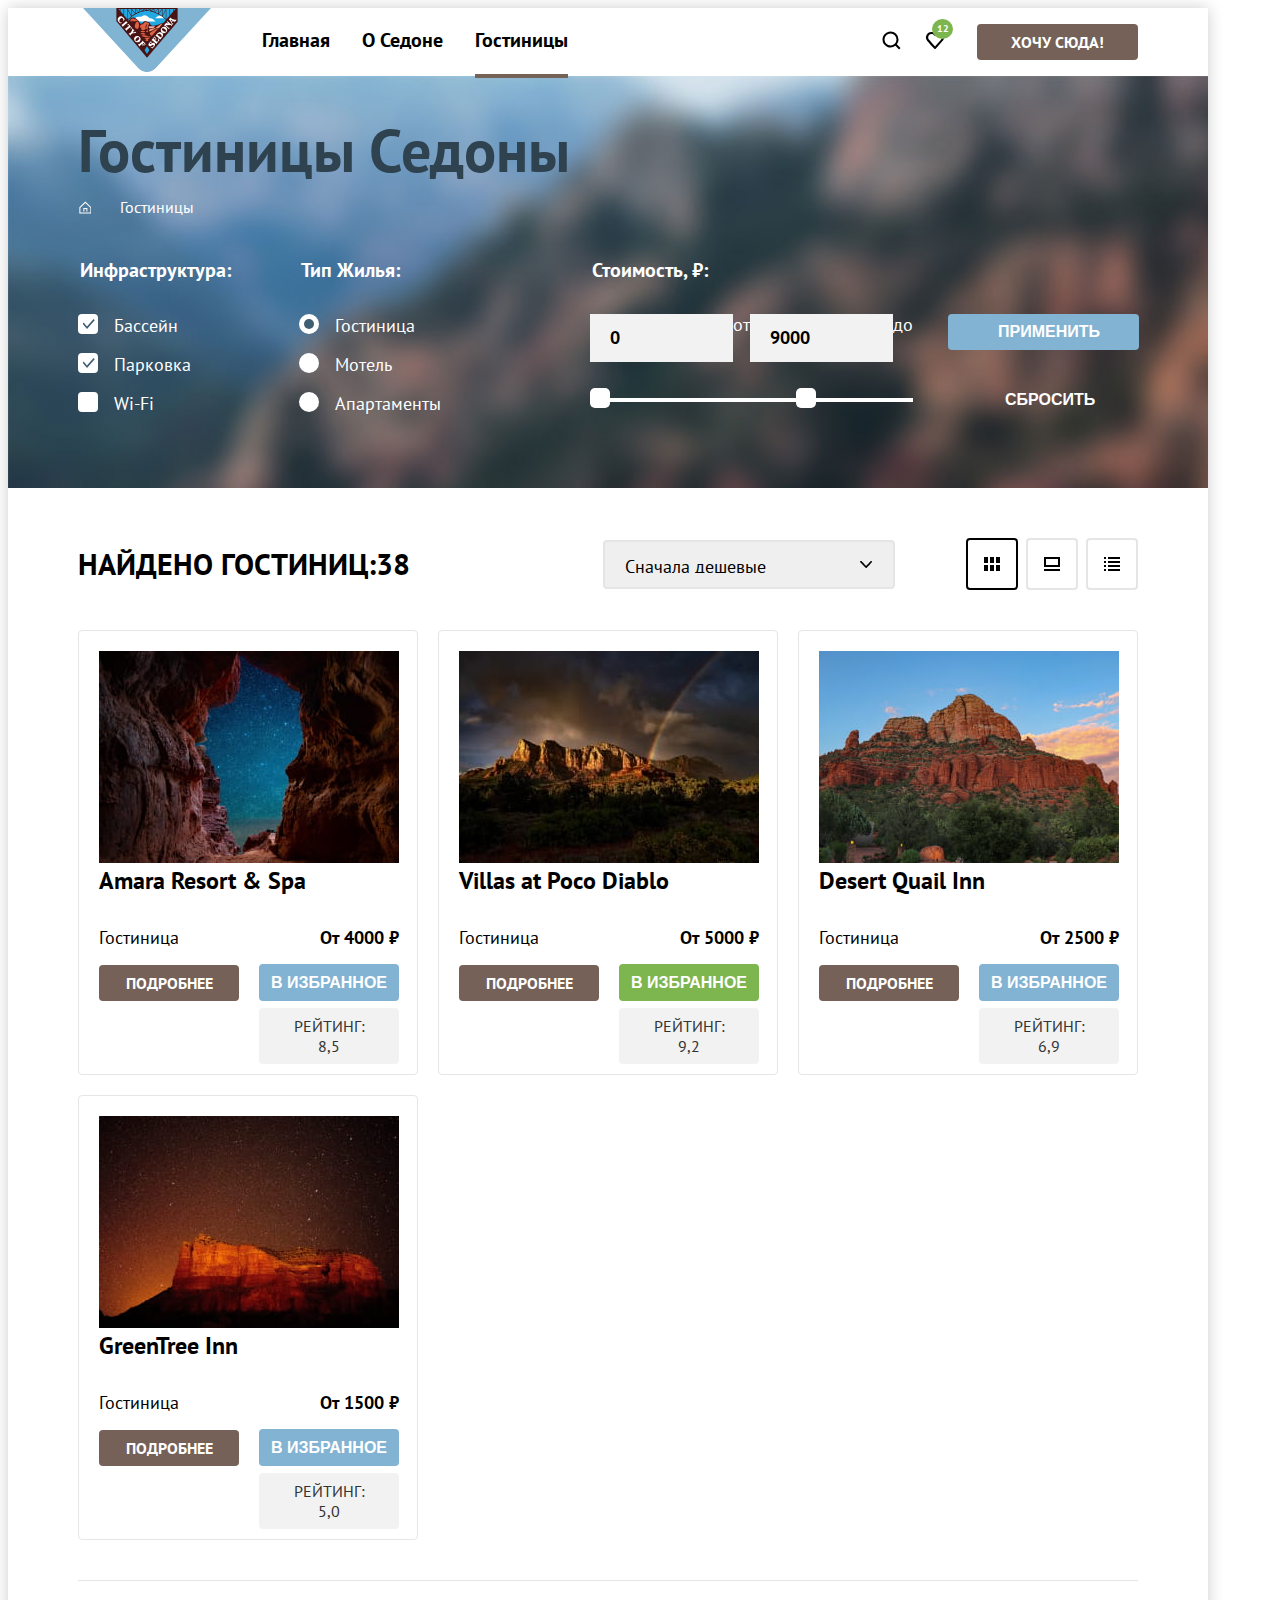
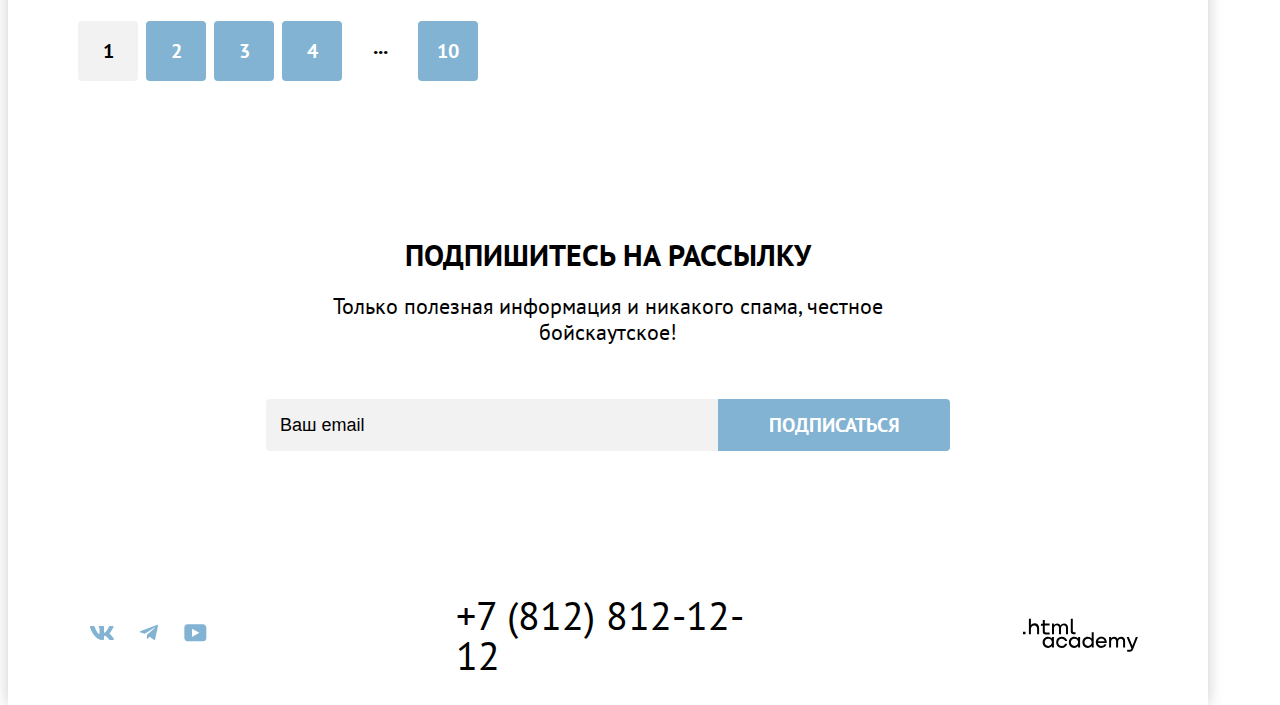
==== commit 2a88aa71: "Модальное окно,  формы" ====
--- a/catalog.html
+++ b/catalog.html
@@ -81,21 +81,24 @@
                 <legend class="filter_title">Инфраструктура:</legend>
                 <ul class="filter_infrastructure_list">
                   <li class="filter_infrastructure_item">
-                    <label class="control_label">
-                      <input class="control_input" type="checkbox" name="swimming_pool" checked>
-                      Бассейн
+                    <label class="control">
+                      <input class="visually_hidden control_input" type="checkbox" name="swimming_pool" checked>
+                      <span class="control_mark"></span>
+                      <span class="control_label">Бассейн</span>
                   </label>
                   </li>
                   <li class="filter_infrastructure_item">
-                    <label class="control_label">
-                      <input class="control_input" type="checkbox" name="parking_space" checked>
-                        Парковка
+                    <label class="control">
+                      <input class="visually_hidden control_input" type="checkbox" name="parking_space" checked>
+                      <span class="control_mark"></span>
+                      <span class="control_label">Парковка</span>
                     </label>
                   </li>
                   <li class="filter_infrastructure_item">
-                    <label class="control_label">
-                      <input class="control_input" type="checkbox" name="wi_fi">
-                        Wi-Fi
+                    <label class="control">
+                      <input class="visually_hidden control_input" type="checkbox" name="wi_fi">
+                      <span class="control_mark"></span>
+                      <span class="control_label"> Wi-Fi</span>
                     </label>
                   </li>
               </fieldset>
@@ -104,28 +107,56 @@
                 <legend class="filter_title">Тип жилья:</legend>
                 <ul class="filter_housing_list">
                   <li class="filter_housing_item">
-                    <label class="control_label">
-                      <input class="control_input" type="radio" name="type_of_housing" value="hotel" checked>
-                      Гостиница
+                    <label class="control">
+                      <input class="visually_hidden control_input" type="radio" name="type_of_housing" value="hotel" checked>
+                      <span class="control_mark"></span>
+                      <span class="control_label">  Гостиница</span>
                     </label>
                   </li>
                   <li class="filter_housing_item">
-                    <label class="control_label">
-                      <input class="control_input" type="radio" name="type_of_housing" value="motel">
-                      Мотель
+                    <label class="control">
+                      <input class="visually_hidden control_input" type="radio" name="type_of_housing" value="motel">
+                      <span class="control_mark"></span>
+                      <span class="control_label"> Мотель</span>
                     </label>
                   </li>
                   <li class="filter_housing_item">
-                    <label class="control_label">
-                      <input class="control_input" type="radio" name="type_of_housing" value="apartments">
-                      Апартаменты
+                    <label class="control">
+                      <input class="visually_hidden control_input" type="radio" name="type_of_housing" value="apartments">
+                      <span class="control_mark"></span>
+                      <span class="control_label">  Апартаменты</span>
                     </label>
                   </li>
                 </ul>
               </fieldset>
-              <!--
-                <fieldset class="filter_price"></fieldset>
-                -->
+
+              <fieldset class="filter_price">
+                <legend class="filter_title">Стоимость, ₽:</legend>
+                  <div class="range">
+                    <div class="range_inputs_container">
+                      <input class="range_input" id="min_price" type="number" value="0" name="min_price">
+                      <label class="range_label" for="min_price">
+                        от
+                      </label>
+                      <input class="range_input" id="max_price" type="number" value="9000" name="max_price" style="width: 143px">
+                      <label class="range_label" for="max_price">
+                      до
+                      </label>
+                    </div>
+
+                    <div class="range_scale">
+                      <div class="range_bar" style="left: 0; width: 226px">
+                        <button class="range_toggle toggle_min">
+                          <span class="visually_hidden">Изменить минимальную цену.</span>
+                        </button>
+                        <button class="range_toggle toggle_max">
+                          <span class="visually_hidden">Изменить максимальную цену.</span>
+                        </button>
+                      </div>
+                    </div>
+                 </div>
+              </fieldset>
+
               <p class="fieldset_button_container">
                 <button class="button fieldset_button" type="submit">Применить</button>
                 <button class="button fieldset_button_reset" type="reset">Сбросить</button>
@@ -139,10 +170,10 @@
           <div class="sorting-container">
             <p class="found_hotels_title"> Найдено гостиниц:<span>38</span></p>
             <select class="select_control" aria-label="Сортировка">
+              <option value="cheap">Сначала дешевые</option>
               <option value="popular">Сначала популярные</option>
-              <option value="cheap">Сначала дешевые</option>
               <option value="expensive">Сначала дорогие</option>
-            </select>
+              </select>
             <div class="catalog_view_block">
               <a class="view_toggle view_toggle_сurrent" href="#">
                 <span class="visually_hidden">Показать плиткой.</span>
@@ -263,7 +294,7 @@
             <p class="mailing_description">Только полезная информация и никакого спама, честное бойскаутское!</p>
             <form class="mailng_form" action="https://echo.htmlacademy.ru/" method="post">
               <span class="visually_hidden">Ваш email.</span>
-              <input type="email" name="email" value="Ваш email">
+              <input class="mailing_input" type="email" name="email" value="Ваш email">
               <button class="button mailing_button" type="submit">Подписаться</button>
             </form>
           </div>
@@ -315,6 +346,7 @@
       </div>
     </footer>
   </div>
+
 </body>
 
 </html>
--- a/styles/styles.css
+++ b/styles/styles.css
@@ -18,7 +18,6 @@
   height: 100%;
   width: 1280px;
 }
-
 body {
   margin: o auto;
   width: 1200px;
@@ -30,7 +29,6 @@
   background-color: #FFFFFF;
   box-shadow: 0 0 15px rgba(0, 0, 0, 0.2);
 }
-
 .page_container {
   display: flex;
   flex-direction: column;
@@ -136,17 +134,6 @@
   background-color: #756157;
   align-self: center;
 }
-.navigation_button:hover {
-  background: #615048;
-}
-.navigation_button:focus {
-  background: #615048;
-}
-.navigation_button:active {
-  color: rgba(255, 255, 255, 0.3);
-  background-color: #756157;
-}
-
 .favourites {
   position: absolute;
   width: 11px;
@@ -161,6 +148,20 @@
   color: #FFFFFF;
   border-radius: 50%;
 }
+
+/* Navigation_button Hover, Focus, Active*/
+.navigation_button:hover {
+  background: #615048;
+}
+
+.navigation_button:focus {
+  background: #615048;
+}
+.navigation_button:active {
+  color: rgba(255, 255, 255, 0.3);
+  background-color: #756157;
+}
+
 
 /*Main*/
 
@@ -185,7 +186,7 @@
   margin: 0 auto;
 }
 
-/*advantages*/
+/*Advantages*/
 .advantages {
   padding-top: 69px;
 }
@@ -244,8 +245,8 @@
 }
 .advantages_title {
   position: relative;
-  padding:0;
-  margin:0;
+  padding: 0;
+  margin: 0;
   margin-bottom: 62px;
   font-size: 24px;
   line-height: 28px;
@@ -259,19 +260,19 @@
   bottom: -30px;
   width: 60px;
   height: 2px;
-  background-color:  rgba(0, 0, 0, 0.3);
+  background-color: rgba(0, 0, 0, 0.3);
   content: "";
 }
 .advantages_item_blue_card .advantages_title::before {
   background-color: rgba(255, 255, 255, 0.3);
 }
 .advantages_description {
-  padding:0;
-  margin:0;
-  text-align: center;
-}
-
-/*services*/
+  padding: 0;
+  margin: 0;
+  text-align: center;
+}
+
+/*Services*/
 
 .services_list {
   display: flex;
@@ -288,7 +289,7 @@
 }
 .services_card_container {
   box-sizing: border-box;
-  width:400px;
+  width: 400px;
   padding: 80px 85px;
 }
 .services_item_white_card {
@@ -299,8 +300,8 @@
   margin-bottom: 30px;
 }
 .services_title {
-  padding:0;
-  margin:0;
+  padding: 0;
+  margin: 0;
   margin-bottom: 30px;
   font-size: 24px;
   line-height: 28px;
@@ -309,12 +310,12 @@
   text-align: center;
 }
 .services_description {
-  padding:0;
-  margin:0;
-  text-align: center;
-}
-
-/*search_hotel*/
+  padding: 0;
+  margin: 0;
+  text-align: center;
+}
+
+/*Search_hotel*/
 .search_hotel {
   padding: 96px 304px;
 }
@@ -325,7 +326,7 @@
   justify-content: center;
 }
 .search_hotel_title {
-  margin:0;
+  margin: 0;
   margin-bottom: 20px;
   font-size: 30px;
   font-weight: 700;
@@ -334,7 +335,7 @@
   text-transform: uppercase;
 }
 .search_hotel_description {
-  margin:0;
+  margin: 0;
   margin-bottom: 54px;
   font-size: 22px;
   font-weight: 400;
@@ -342,11 +343,13 @@
   text-align: center;
 }
 .search_hotel_button {
- padding: 8px 50px;
- font-size: 20px;
- line-height: 36px;
- background-color: #756157;
-}
+  padding: 8px 50px;
+  font-size: 20px;
+  line-height: 36px;
+  background-color: #756157;
+}
+
+/* Search_hotel_button Hover, Focus, Active*/
 .search_hotel_button:hover {
   background: #615048;
 }
@@ -362,7 +365,7 @@
 }
 
 /*Footer*/
-/*mailing*/
+/*Mailing*/
 .page-footer-container {
   display: flex;
   flex-direction: column;
@@ -370,7 +373,7 @@
   margin: 0 auto;
 }
 .mailing {
-  padding:96px 258px 104px 258px;
+  padding: 96px 258px 104px 258px;
   background-color: #E6E6FA;
   background-image: url("../image/sedona_footer_index_img.jpg");
   background-repeat: no-repeat;
@@ -384,7 +387,7 @@
   justify-content: center;
 }
 .mailing_title {
-  margin:0;
+  margin: 0;
   margin-bottom: 20px;
   font-size: 30px;
   font-weight: 700;
@@ -393,20 +396,40 @@
   text-transform: uppercase;
 }
 .mailing_description {
-  margin:0;
+  margin: 0;
   margin-bottom: 54px;
   font-size: 22px;
   font-weight: 400;
   line-height: 26px;
   text-align: center;
 }
+.mailng_form {
+  display: flex;
+}
+.mailing_input {
+  width: 452px;
+  height: 52px;
+  padding: 20px 14px;
+  margin-right: 0;
+  font-size: 18px;
+  line-height: 24px;
+  box-sizing: border-box;
+  background-color: #F2F2F2;
+  border-radius: 4px 0 0 4px;
+  border: none;
+}
 .mailing_button {
+  width: 232px;
   padding: 8px 50px;
+  font-family: inherit;
   font-size: 20px;
   line-height: 36px;
   background-color: #82B3D3;
   border-radius: 0 4px 4px 0;
-}
+  box-sizing: border-box;
+}
+
+/* Mailing_button Hover, Focus, Active*/
 .mailing_button:hover {
   background: #68A2CA;
 }
@@ -421,7 +444,7 @@
   background: #E5E5E5;
 }
 
-/*social*/
+/*Social*/
 .footer_contacts_container {
   display: flex;
   justify-content: space-between;
@@ -449,6 +472,8 @@
   margin: auto;
   fill: #82B3D3;
 }
+
+/* Social_link_icon Hover, Focus, Active*/
 .social_link_icon:hover {
   fill: #68A2CA;
 }
@@ -459,7 +484,7 @@
   fill: rgba(104, 162, 202, 0.3);
 }
 
-/*contacts*/
+/*Contacts*/
 .contacts {
   width: 331px;
   margin-right: 234px;
@@ -473,6 +498,8 @@
   text-decoration: none;
   color: #000000;
 }
+
+/* Contacts_address_phone Hover, Focus, Active*/
 .contacts_address_phone:hover {
   color: #756157;
 }
@@ -483,7 +510,7 @@
   color: rgba(117, 97, 87, 0.3);
 }
 
-/*.copyright*/
+/*Copyright*/
 .copyright {
   width: 115px;
 }
@@ -499,14 +526,122 @@
   margin: auto;
   fill: #000000;
 }
+
+/* Copyright_link_icon Hover, Focus, Active*/
 .copyright_link_icon:hover {
-  fill: #756157;;
+  fill: #756157;
 }
 .copyright_link_icon:focus {
-  fill: #756157;;
+  fill: #756157;
 }
 .copyright_link_icon:active {
-  fill: rgba(117, 97, 87, 0.3);;
+  fill: rgba(117, 97, 87, 0.3);
+}
+
+/*Modal_container*/
+.modal_container {
+  position: fixed;
+  top: 0;
+  left: 0;
+  display: flex;
+  width: 100%;
+  height: 100%;
+  background-color: rgba(242, 242, 242, 0.8);
+}
+.modal {
+  position: relative;
+  width: 717px;
+  margin: auto;
+  padding: 64px 70px;
+  box-sizing: border-box;
+  background-color: #ffffff;
+  box-shadow: 0 25px 50px rgba(0, 0, 0, 0.15);
+  border-radius: 30px;
+}
+.modal_close_button {
+  position: absolute;
+  top: 64px;
+  right: 70px;
+  width: 52px;
+  height: 52px;
+  border-radius: 50%;
+  border-style: none;
+  background-color: #F2F2F2;
+  background-image: url("../image/icons/close_icon.svg");
+  background-repeat: no-repeat;
+  background-position: center;
+  cursor: pointer;
+}
+.modal_title {
+  margin: 0;
+  margin-bottom: 64px;
+  font-weight: 700;
+  font-size: 30px;
+  line-height: 36px;
+  text-transform: uppercase;
+}
+.modal_form_list {
+  display: grid;
+  grid-template-columns: 247px 242px;
+  align-items: center;
+  gap: 48px 88px;
+  list-style: none;
+  padding: 0;
+  margin: 0;
+}
+.modal_form_item_arrival {
+  grid-column: 1/-1;
+}
+.modal_form_item_departure {
+  grid-column: 1/-1;
+}
+.modal_form_item_adults {
+  grid-column: 1/2;
+}
+.modal_form_item_children {
+  grid-column: 2/3;
+}
+.modal_form_item_button {
+  grid-column: 1/-1;
+}
+.modal_form_item {
+  display: flex;
+  justify-content: space-between;
+  align-items: center;
+}
+.modal_label {
+  font-weight: 700;
+  font-size: 20px;
+  line-height: 24px;
+  text-transform: capitalize;
+}
+.modal_input {
+  width: 440px;
+  height: 48px;
+  padding: 20px 12px;
+  box-sizing: border-box;
+  background-color: #F2F2F2;
+  border-radius: 4px;
+  border: none;
+}
+.modal_form_item_children .modal_input,
+.modal_form_item_adults .modal_input {
+  width: 110px;
+  margin-left: 46px;
+}
+.modal_button {
+  width: 577px;
+  height: 60px;
+  font-size: 20px;
+  font-weight: 700;
+  line-height: 24px;
+  color: #FFFFFF;
+  background-color: #82B3D3;
+  border-radius: 10px;
+  border: none;
+}
+.modal_container_close {
+   display:none;
 }
 
 /*Main_inner*/
@@ -554,9 +689,11 @@
 }
 .breadcrumbs_link_home {
   position: absolute;
-  margin:3.5px 5.5px 0.5px;
+  margin: 3.5px 5.5px 0.5px;
   margin-left: 0;
 }
+
+/* Breadcrumbs_link Hover, Focus, Active*/
 .breadcrumbs_link:hover {
   color: rgba(255, 255, 255, 0.6);
 }
@@ -566,10 +703,11 @@
 .breadcrumbs_link:active {
   color: rgba(255, 255, 255, 0.3);
 }
-/*filters*/
+
+/*Filters*/
 .filter_hotels_form {
   display: grid;
-  grid-template-columns: 151px 70px 151px  140px 288px 70px 191px;
+  grid-template-columns: 151px 70px 151px 140px 288px 70px 191px;
   color: #FFFFFF;
 }
 .filter_infrastructure {
@@ -583,10 +721,6 @@
   margin: 0;
   padding: 0;
   border: none;
-}
-.fieldset_button_container {
-  grid-column: 7/8;
-  margin: 0;
 }
 .filter_infrastructure_list,
 .filter_housing_list {
@@ -594,7 +728,8 @@
   padding: 0;
   margin: 0;
 }
-.filter_infrastructure_item:not(:last-child), .filter_housing_item:not(:last-child) {
+.filter_infrastructure_item:not(:last-child),
+.filter_housing_item:not(:last-child) {
   margin-bottom: 16px;
 }
 .filter_title {
@@ -605,9 +740,132 @@
   text-transform: capitalize;
   margin-bottom: 32px;
 }
+/*Mark*/
+.control {
+  position: relative;
+  display: block;
+  padding-left: 36px;
+}
+.control_mark {
+  position: absolute;
+  left: 0;
+  top: 0;
+  width: 20px;
+  height: 20px;
+  background-color: #FFFFFF;
+  border-radius: 4px;
+}
+.control:focus .control_mark {
+  border: 3px solid #83B3D3;
+}
+.control_input[type="checkbox"]:checked + .control_mark::before {
+  position: absolute;
+  top: 5px;
+  left: 5px;
+  width: 12px;
+  height: 10px;
+  background-image: url("../image/icons/check_mark_icon.svg");
+  background-repeat: no-repeat;
+  background-position: center;
+  content: "";
+}
+/*Radio*/
+.control_input[type="radio"] + .control_mark {
+  border-radius: 50%;
+}
+.control_input[type="radio"]:checked + .control_mark::before {
+  position: absolute;
+  top: 5px;
+  left: 5px;
+  width: 10px;
+  height: 10px;
+  background-color: #3F5E72;
+  border-radius: 50%;
+  content: "";
+}
+
+/*Label*/
 .control_label {
   line-height: 23px;
   text-align: left;
+}
+/*range_bar*/
+.filter_price {
+  grid-column: 5/6;
+  padding: 0;
+  border: none;
+  margin: 0;
+}
+.range_scale {
+  position: relative;
+  height: 4px;
+  /*opacity: 0.3;*/
+  background-color: #FFFFFF;
+}
+.range_bar {
+  position: absolute;
+  height: 4px;
+  background-color: #FFFFFF;
+}
+.range_toggle {
+  position: absolute;
+  width: 20px;
+  height: 20px;
+  background-color: #FFFFFF;
+  border-radius: 5px;
+  border: none;
+  cursor: pointer;
+}
+.toggle_min {
+  top:-10px;
+  left: 0;
+}
+.toggle_max {
+  top:-10px;
+  right: 0;
+}
+.range_toggle:hover {
+  box-shadow: 0 4px 10px rgba(0, 0, 0, 0.25);
+}
+.range_toggle:focus {
+  border: 3px solid #83B3D3;
+  box-shadow: 0 4px 10px rgba(0, 0, 0, 0.25);
+}
+.range_toggle:active {
+  border: 2px solid #83B3D3;
+  box-shadow: 0 7px 15px rgba(0, 0, 0, 0.4);
+}
+.range_inputs_container {
+  display: flex;
+  justify-content: center;
+}
+.range_label {
+  display: flex ;
+
+}
+.range_input {
+  width: 143px;
+  margin-bottom: 36px;
+  padding: 12px 20px;
+  font-family: inherit;
+  font-weight: 700;
+  font-size: 18px;
+  line-height: 24px;
+  background-color: #F2F2F2;
+  border: none;
+  box-sizing: border-box;
+  appearance: textfield;
+}
+.range-input::-webkit-outer-spin-button,
+.range-input::-webkit-inner-spin-button {
+  appearance: none;
+  margin: 0;
+}
+
+/*Fieldset_button_container*/
+.fieldset_button_container {
+  grid-column: 7/8;
+  margin: 0;
 }
 .fieldset_button {
   width: 191px;
@@ -617,6 +875,8 @@
   padding: 8px 50px;
   box-sizing: border-box;
 }
+
+/* Fieldset_button Hover, Focus, Active*/
 .fieldset_button:hover {
   background: #68A2CA;
 }
@@ -631,6 +891,7 @@
   background: #E5E5E5;
 }
 
+/* Fieldset_button_reset Hover, Focus, Active*/
 .fieldset_button_reset {
   width: 191px;
   background-color: transparent;
@@ -650,11 +911,12 @@
   opacity: 0.1;
 }
 
-/*hotel_catalog*/
+/*Hotel_catalog*/
 .section_hotel_catalog {
   padding: 50px 70px 60px;
 }
-/*sorting-container*/
+
+/*Sorting-container*/
 .sorting-container {
   display: flex;
   justify-content: space-between;
@@ -670,13 +932,44 @@
   text-align: left;
   text-transform: uppercase;
 }
+/*select_control */
 .select_control {
+  position: relative;
+  width: 292px;
+  height: 49px;
   margin-right: 70px;
-}
+  padding: 14px 20px;
+  box-sizing: border-box;
+  font-family: inherit;
+  font-size: 18px;
+  line-height: 21px;
+  border: 2px solid #E5E5E5;
+  border-radius: 4px;
+  background-image: url("../image/icons/Arrov_select_icon.png");
+  background-repeat: no-repeat;
+  background-position: right 21px center;
+  appearance: none;
+}
+.select_control:hover {
+  border: 2px solid #68A2CA;
+}
+.select_control:focus {
+  border: 2px solid #68A2CA;
+}
+.select_control:active {
+  border: 2px solid #3F5E72;
+}
+.select_control:disabled {
+  border: 2px solid rgba(0, 0, 0, 0.3);
+  color: rgba(0, 0, 0, 0.3);;
+}
+
+
+/*catalog_view*/
 .catalog_view_block {
   display: flex;
 }
-.view_toggle{
+.view_toggle {
   width: 48px;
   height: 48px;
   margin-right: 8px;
@@ -689,16 +982,18 @@
 .view_toggle_сurrent {
   border: 2px solid #000000;
 }
-.view_toggle:nth-child(1){
+.view_toggle:nth-child(1) {
   background-image: url("../image/icons/cards_icon.svg")
 }
-.view_toggle:nth-child(2){
+.view_toggle:nth-child(2) {
   background-image: url("../image/icons/computer_icon.svg")
 }
-.view_toggle:nth-child(3){
+.view_toggle:nth-child(3) {
   background-image: url(../image/icons/list_icon.svg);
   margin-right: 0;
 }
+
+/* View_toggle Hover, Focus, Active*/
 .view_toggle:hover {
   border: 2px solid #000000;
 }
@@ -709,15 +1004,17 @@
   border: 2px solid #000000;
 }
 
-/*hotel_cards*/
+/*Hotel_cards*/
 .hotel_cards_list {
   display: grid;
   grid-template-columns: 340px 340px 340px;
   gap: 20px;
   margin: 0;
-  margin-bottom: 80px;
-  padding: 0;
+  padding: 0;
+  padding-bottom: 40px;
+  margin-bottom: 40px;
   list-style: none;
+  border-bottom: 1px solid #E6E6E6;
 }
 .hotel_cards_item {
   display: flex;
@@ -761,6 +1058,8 @@
   align-self: center;
   padding: 8px 26px;
 }
+
+/* Button_more_detailed Hover, Focus, Active*/
 .button_more_detailed:hover {
   background: #615048;
 }
@@ -772,6 +1071,7 @@
   background-color: #756157;
 }
 
+/* Button_favorite Hover, Focus, Active*/
 .button_favorite {
   background-color: #82B3D3;
 }
@@ -793,10 +1093,10 @@
   background-color: #7DB54F;
 }
 .button_favorite_green:hover {
-  background-color:  #6C9E42;;
+  background-color: #6C9E42;
 }
 .button_favorite_green:focus {
-  background-color:  #6C9E42;;
+  background-color: #6C9E42;
 }
 .button_favorite_green:active {
   background-color: #7DB54F;
@@ -806,11 +1106,12 @@
   background: #E5E5E5;
 }
 
+/*Rating*/
 .rating_star {
   margin: 0;
   align-self: center;
 }
-.four_rating_star{
+.four_rating_star {
   width: 90px;
   background-image: url("../image/icons/star_icon.svg");
   background-repeat: space;
@@ -829,7 +1130,7 @@
   text-transform: uppercase;
 }
 
-/*pagination*/
+/*Pagination*/
 .pagination_list {
   display: flex;
   list-style: none;
@@ -868,6 +1169,8 @@
   color: #000000;
   background-color: #FFFFFF;
 }
+
+/* Pagination_link Hover, Focus, Active*/
 .pagination_link:hover {
   background-color: #68A2CA;
   border: 1px solid #82B3D3;
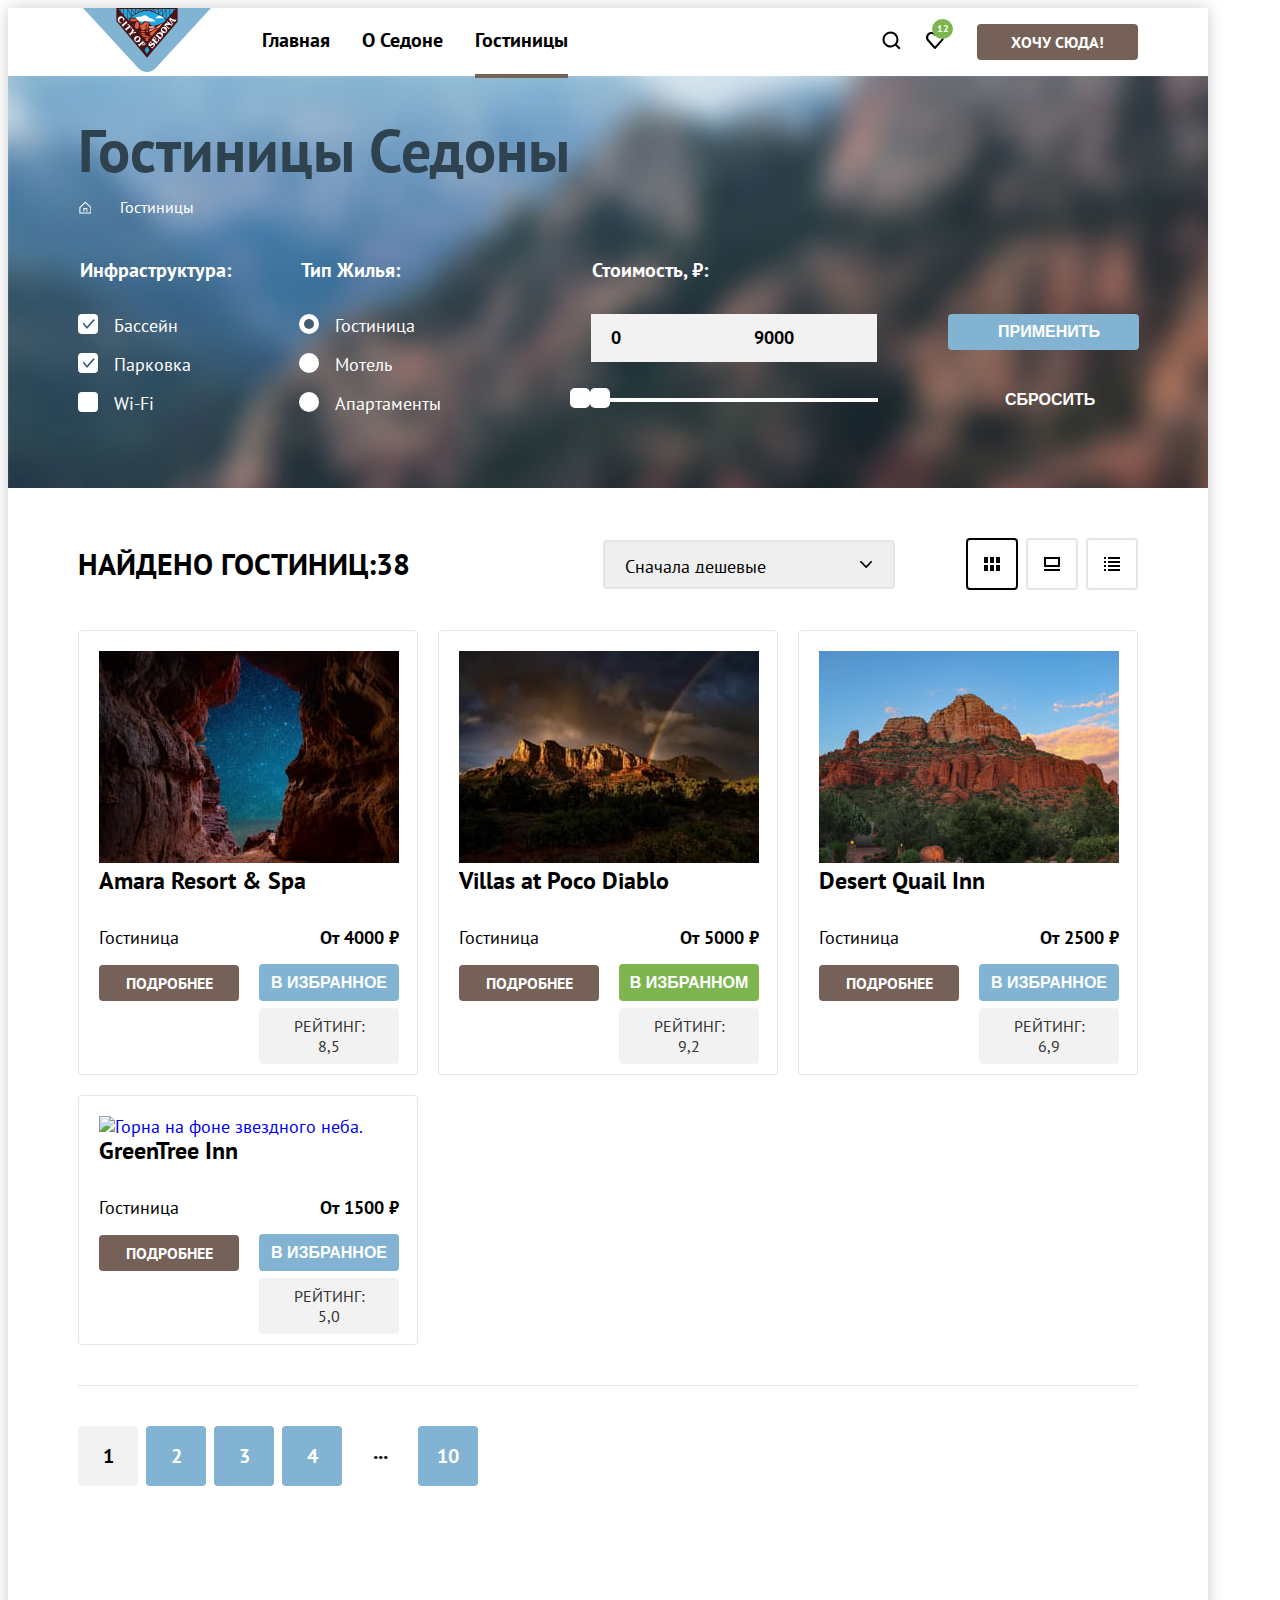
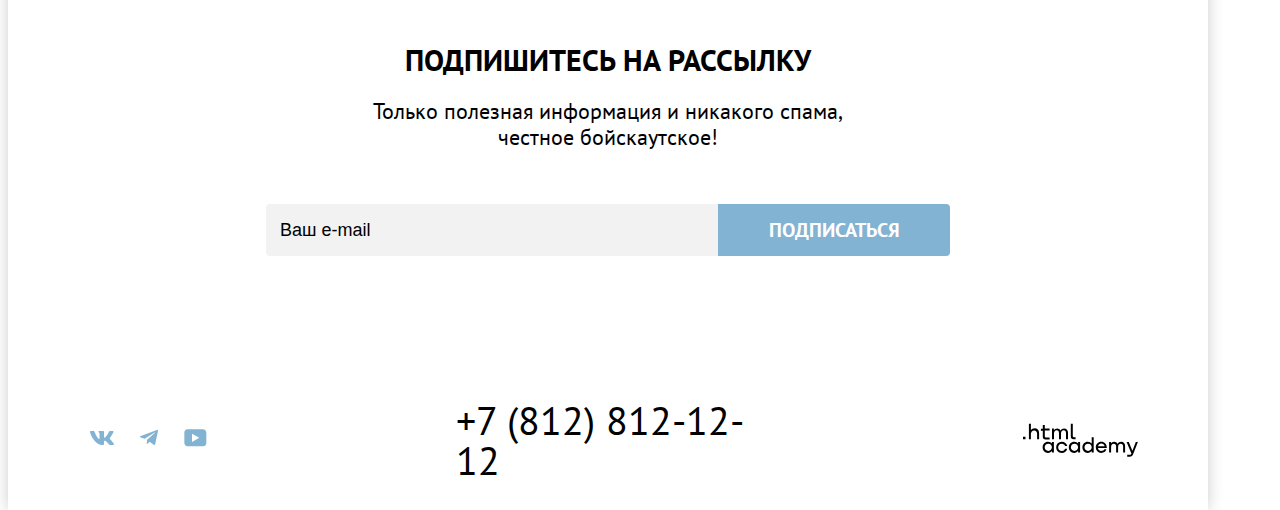
==== commit 4b22e0c6: "доработка проекта" ====
--- a/catalog.html
+++ b/catalog.html
@@ -2,350 +2,368 @@
 <html lang="ru">
 
 <head>
-  <meta charset="utf-8">
-  <title>HTML Academy: Седона</title>
-  <link rel="stylesheet" href="styles/styles.css">
+    <meta charset="utf-8">
+    <title>HTML Academy: Седона</title>
+    <link rel="stylesheet" href="styles/styles.css">
 
 </head>
 
 <body>
-  <div class="page_container">
-    <header class="page_header" data-test="header">
-      <nav class="navigation">
-        <a class="navigation_logo_link" href="index.html">
-          <img class="navigation_logo_image" src="image/logo.svg" alt="Логотип  города Седона." width="140" height="70">
-        </a>
-        <ul class="navigation_list">
-          <li class="navigation_item">
-            <a class="navigation_link" href="index.html">Главная</a>
-          </li>
-          <li class="navigation_item">
-            <a class="navigation_link" href="#">О Седоне</a>
-          </li>
-          <li class="navigation_item">
-            <a class="navigation_link navigation_link_current">Гостиницы</a>
-          </li>
-        </ul>
-
-        <ul class="navigation_list navigation_user">
-          <li class="navigation_item">
-            <a class="navigation_link" href="#">
-              <span class="visually_hidden">Поиск.</span>
-            </a>
-          </li>
-          <li class="navigation_item">
-            <a class="navigation_link" href="#">
-              <span class="visually_hidden"> Избранное</span>
-              <span class="favourites">12</span>
-            </a>
-          </li>
-        </ul>
-        <a class="navigation_button button" href="#">Хочу сюда!</a>
-      </nav>
-    </header>
-
-    <main class="main_inner main_container" data-test="main">
-      <div class="main_page_container">
-        <header class="inner_header">
-          <h1 class="inner_header_title">Гостиницы Седоны</h1>
-          <ul class="breadcrumbs">
-            <li class="breadcrumbs_item">
-              <a class="breadcrumbs_link" href="index.html">
-                <svg class="breadcrumbs_link_home"
-                  aria-hidden="true"
-                  focusable="false"
-                  width="13"
-                  height="15"
-                  viewBox="0 0 13 15"
-                  fill="none"
-                  xmlns="http://www.w3.org/2000/svg">
-                  <g clip-path="url(#a)" fill="#fff">
-                    <path d="m7.37.5-6 5.8v6.2h12V6.3l-6-5.8Zm5 11h-10V6.7l5-4.8 5 4.8v4.8Z"/><path d="M5.37 10.5h1V8h2v2.5h1V7h-4v3.5Z"/>
-                  </g>
-                  <defs>
-                    <clipPath id="a"><path fill="#fff" d="M.87 0h13v15h-13z"/></clipPath>
-                  </defs>
-                </svg>
-                <span class="visually_hidden">Главная.</span>
-              </a>
-            </li>
-            <li class="breadcrumbs_item">
-              <a class="breadcrumbs_link">Гостиницы</a>
-            </li>
-          </ul>
-
-          <div class="filter_hotels" data-test="filter">
-            <h2 class="visually_hidden">Фильтры.</h2>
-            <form class="filter_hotels_form" action="https://echo.htmlacademy.ru/" method="get">
-              <fieldset class="filter_infrastructure">
-                <legend class="filter_title">Инфраструктура:</legend>
-                <ul class="filter_infrastructure_list">
-                  <li class="filter_infrastructure_item">
-                    <label class="control">
-                      <input class="visually_hidden control_input" type="checkbox" name="swimming_pool" checked>
-                      <span class="control_mark"></span>
-                      <span class="control_label">Бассейн</span>
-                  </label>
-                  </li>
-                  <li class="filter_infrastructure_item">
-                    <label class="control">
-                      <input class="visually_hidden control_input" type="checkbox" name="parking_space" checked>
-                      <span class="control_mark"></span>
-                      <span class="control_label">Парковка</span>
-                    </label>
-                  </li>
-                  <li class="filter_infrastructure_item">
-                    <label class="control">
-                      <input class="visually_hidden control_input" type="checkbox" name="wi_fi">
-                      <span class="control_mark"></span>
-                      <span class="control_label"> Wi-Fi</span>
-                    </label>
-                  </li>
-              </fieldset>
-
-              <fieldset class="filter_housing">
-                <legend class="filter_title">Тип жилья:</legend>
-                <ul class="filter_housing_list">
-                  <li class="filter_housing_item">
-                    <label class="control">
-                      <input class="visually_hidden control_input" type="radio" name="type_of_housing" value="hotel" checked>
-                      <span class="control_mark"></span>
-                      <span class="control_label">  Гостиница</span>
-                    </label>
-                  </li>
-                  <li class="filter_housing_item">
-                    <label class="control">
-                      <input class="visually_hidden control_input" type="radio" name="type_of_housing" value="motel">
-                      <span class="control_mark"></span>
-                      <span class="control_label"> Мотель</span>
-                    </label>
-                  </li>
-                  <li class="filter_housing_item">
-                    <label class="control">
-                      <input class="visually_hidden control_input" type="radio" name="type_of_housing" value="apartments">
-                      <span class="control_mark"></span>
-                      <span class="control_label">  Апартаменты</span>
-                    </label>
-                  </li>
+    <div class="page_container">
+        <header class="page_header" data-test="header">
+            <nav class="navigation">
+                <a class="navigation_logo_link" href="index.html">
+                    <img class="navigation_logo_image" src="image/logo.svg" alt="Логотип  города Седона." width="140"
+                        height="70">
+                </a>
+                <ul class="navigation_list">
+                    <li class="navigation_item">
+                        <a class="navigation_link" href="index.html">Главная</a>
+                    </li>
+                    <li class="navigation_item">
+                        <a class="navigation_link" href="#">О Седоне</a>
+                    </li>
+                    <li class="navigation_item">
+                        <a class="navigation_link navigation_link_current">Гостиницы</a>
+                    </li>
                 </ul>
-              </fieldset>
-
-              <fieldset class="filter_price">
-                <legend class="filter_title">Стоимость, ₽:</legend>
-                  <div class="range">
-                    <div class="range_inputs_container">
-                      <input class="range_input" id="min_price" type="number" value="0" name="min_price">
-                      <label class="range_label" for="min_price">
-                        от
-                      </label>
-                      <input class="range_input" id="max_price" type="number" value="9000" name="max_price" style="width: 143px">
-                      <label class="range_label" for="max_price">
-                      до
-                      </label>
+
+                <ul class="navigation_list navigation_user">
+                    <li class="navigation_item">
+                        <a class="navigation_link" href="#">
+                            <span class="visually_hidden">Поиск.</span>
+                        </a>
+                    </li>
+                    <li class="navigation_item">
+                        <a class="navigation_link" href="#">
+                            <span class="visually_hidden"> Избранное</span>
+                            <span class="favourites">12</span>
+                        </a>
+                    </li>
+                </ul>
+                <a class="navigation_button button" href="#">Хочу сюда!</a>
+            </nav>
+        </header>
+
+        <main class="main_inner main_container" data-test="main">
+            <div class="main_page_container">
+                <header class="inner_header">
+                    <h1 class="inner_header_title">Гостиницы Седоны</h1>
+                    <ul class="breadcrumbs">
+                        <li class="breadcrumbs_item">
+                            <a class="breadcrumbs_link" href="index.html">
+                                <svg class="breadcrumbs_link_home" aria-hidden="true" focusable="false" width="13"
+                                    height="15" viewBox="0 0 13 15" fill="none" xmlns="http://www.w3.org/2000/svg">
+                                    <g clip-path="url(#a)" fill="#fff">
+                                        <path d="m7.37.5-6 5.8v6.2h12V6.3l-6-5.8Zm5 11h-10V6.7l5-4.8 5 4.8v4.8Z" />
+                                        <path d="M5.37 10.5h1V8h2v2.5h1V7h-4v3.5Z" />
+                                    </g>
+                                    <defs>
+                                        <clipPath id="a">
+                                            <path fill="#fff" d="M.87 0h13v15h-13z" />
+                                        </clipPath>
+                                    </defs>
+                                </svg>
+                                <span class="visually_hidden">Главная.</span>
+                            </a>
+                        </li>
+                        <li class="breadcrumbs_item">
+                            <a class="breadcrumbs_link">Гостиницы</a>
+                        </li>
+                    </ul>
+
+                    <div class="filter_hotels" data-test="filter">
+                        <h2 class="visually_hidden">Фильтры.</h2>
+                        <form class="filter_hotels_form" action="https://echo.htmlacademy.ru/" method="get">
+                            <fieldset class="filter_infrastructure">
+                                <legend class="filter_title">Инфраструктура:</legend>
+                                <ul class="filter_infrastructure_list">
+                                    <li class="filter_infrastructure_item">
+                                        <label class="control">
+                                            <input class="visually_hidden control_input" type="checkbox"
+                                                name="swimming_pool" checked>
+                                            <span class="control_mark"></span>
+                                            <span class="control_label">Бассейн</span>
+                                        </label>
+                                    </li>
+                                    <li class="filter_infrastructure_item">
+                                        <label class="control">
+                                            <input class="visually_hidden control_input" type="checkbox"
+                                                name="parking_space" checked>
+                                            <span class="control_mark"></span>
+                                            <span class="control_label">Парковка</span>
+                                        </label>
+                                    </li>
+                                    <li class="filter_infrastructure_item">
+                                        <label class="control">
+                                            <input class="visually_hidden control_input" type="checkbox" name="wi_fi">
+                                            <span class="control_mark"></span>
+                                            <span class="control_label"> Wi-Fi</span>
+                                        </label>
+                                    </li>
+                            </fieldset>
+
+                            <fieldset class="filter_housing">
+                                <legend class="filter_title">Тип жилья:</legend>
+                                <ul class="filter_housing_list">
+                                    <li class="filter_housing_item">
+                                        <label class="control">
+                                            <input class="visually_hidden control_input" type="radio"
+                                                name="type_of_housing" value="hotel" checked>
+                                            <span class="control_mark"></span>
+                                            <span class="control_label"> Гостиница</span>
+                                        </label>
+                                    </li>
+                                    <li class="filter_housing_item">
+                                        <label class="control">
+                                            <input class="visually_hidden control_input" type="radio"
+                                                name="type_of_housing" value="motel">
+                                            <span class="control_mark"></span>
+                                            <span class="control_label"> Мотель</span>
+                                        </label>
+                                    </li>
+                                    <li class="filter_housing_item">
+                                        <label class="control">
+                                            <input class="visually_hidden control_input" type="radio"
+                                                name="type_of_housing" value="apartments">
+                                            <span class="control_mark"></span>
+                                            <span class="control_label"> Апартаменты</span>
+                                        </label>
+                                    </li>
+                                </ul>
+                            </fieldset>
+
+                            <fieldset class="filter_price">
+                                <legend class="filter_title">Стоимость, ₽:</legend>
+                                <div class="range">
+                                    <div class="range_inputs_container">
+                                        <input class="range_input" id="min_price" type="number" value="0"
+                                            name="min_price">
+                                        <label class="visually_hidden range_label" for="min_price">
+                                            от
+                                        </label>
+                                        <input class="range_input" id="max_price" type="number" value="9000"
+                                            name="max_price" style="width: 143px">
+                                        <label class="visually_hidden range_label" for="max_price">
+                                            до
+                                        </label>
+                                    </div>
+
+                                    <div class="range_scale">
+                                        <div class="range_bar" style="left: 0" width: "228px">
+                                            <button class="range_toggle toggle_min" type="button">
+                                                <span class="visually_hidden">Изменить минимальную цену.</span>
+                                            </button>
+                                            <button class="range_toggle toggle_max" type="button">
+                                                <span class="visually_hidden">Изменить максимальную цену.</span>
+                                            </button>
+                                        </div>
+                                    </div>
+                                </div>
+                            </fieldset>
+
+                            <p class="fieldset_button_container">
+                                <button class="button fieldset_button" type="submit">Применить</button>
+                                <button class="button fieldset_button_reset" type="reset">Сбросить</button>
+                            </p>
+                        </form>
                     </div>
-
-                    <div class="range_scale">
-                      <div class="range_bar" style="left: 0; width: 226px">
-                        <button class="range_toggle toggle_min">
-                          <span class="visually_hidden">Изменить минимальную цену.</span>
-                        </button>
-                        <button class="range_toggle toggle_max">
-                          <span class="visually_hidden">Изменить максимальную цену.</span>
-                        </button>
-                      </div>
+                </header>
+
+                <section class="section_hotel_catalog" data-test="catalog">
+                    <h2 class="visually_hidden">Каталог гостиниц.</h2>
+                    <div class="sorting-container">
+                        <p class="found_hotels_title"> Найдено гостиниц:<span class="number_hotels">38</span></p>
+                        <select class="select_control" aria-label="Сортировка">
+                            <option value="cheap">Сначала дешевые</option>
+                            <option value="popular">Сначала популярные</option>
+                            <option value="expensive">Сначала дорогие</option>
+                        </select>
+                        <div class="catalog_view_block">
+                            <a class="view_toggle view_toggle_сurrent" href="#">
+                                <span class="visually_hidden">Показать плиткой.</span>
+                            </a>
+                            <a class="view_toggle" href="#">
+                                <span class="visually_hidden">Показать карточками.</span>
+                            </a>
+                            <a class="view_toggle" href="#">
+                                <span class="visually_hidden">Показать списком.</span>
+                            </a>
+                        </div>
                     </div>
-                 </div>
-              </fieldset>
-
-              <p class="fieldset_button_container">
-                <button class="button fieldset_button" type="submit">Применить</button>
-                <button class="button fieldset_button_reset" type="reset">Сбросить</button>
-              </p>
-            </form>
-          </div>
-        </header>
-
-        <section class="section_hotel_catalog" data-test="catalog">
-          <h2 class="visually_hidden">Каталог гостиниц.</h2>
-          <div class="sorting-container">
-            <p class="found_hotels_title"> Найдено гостиниц:<span>38</span></p>
-            <select class="select_control" aria-label="Сортировка">
-              <option value="cheap">Сначала дешевые</option>
-              <option value="popular">Сначала популярные</option>
-              <option value="expensive">Сначала дорогие</option>
-              </select>
-            <div class="catalog_view_block">
-              <a class="view_toggle view_toggle_сurrent" href="#">
-                <span class="visually_hidden">Показать плиткой.</span>
-              </a>
-              <a class="view_toggle" href="#">
-                <span class="visually_hidden">Показать карточками.</span>
-              </a>
-              <a class="view_toggle" href="#">
-                <span class="visually_hidden">Показать списком.</span>
-              </a>
+
+                    <ul class="hotel_cards_list">
+                        <li class="hotel_cards_item">
+                            <a class="hotel_cards_link" href="#">
+                                <img class="hotel_cards_img" src="image/amara_resort_spa.jpg"
+                                    alt="Звездное небо в расщелине гор." width="300" height="212">
+                                <h3 class="hotel_cards_title">Amara Resort & Spa</h3>
+                            </a>
+                            <div class="hotel_cards_content">
+                                <p class="hotel_cards_description">Гостиница</p>
+                                <b class="hotel_cards_price">От 4000 ₽</b>
+                                <a class="button button_more_detailed" href="#">Подробнее</a>
+                                <button class="button button_favorite" type="button">В избранное</button>
+                                <p class="rating_star four_rating_star">
+                                    <span class="visually_hidden">4 звезды</span>
+                                </p>
+                                <p class="rating button">Рейтинг: 8,5</p>
+                            </div>
+                        </li>
+
+                        <li class="hotel_cards_item">
+                            <a class="hotel_cards_link" href="#">
+                                <img class="hotel_cards_img" src="image/villias_at_poco_diablo.jpg"
+                                    alt="Радуга над горным хребтом." width="300" height="212">
+                                <h3 class="hotel_cards_title">Villas at Poco Diablo</h3>
+                            </a>
+                            <div class="hotel_cards_content">
+                                <p class="hotel_cards_description">Гостиница</p>
+                                <b class="hotel_cards_price">От 5000 ₽</b>
+                                <a class="button button_more_detailed" href="#">Подробнее</a>
+                                <button class="button button_favorite button_favorite_green" type="button"> В
+                                    избранном</button>
+                                <p class="rating_star four_rating_star">
+                                    <span class="visually_hidden">4 звезды</span>
+                                </p>
+                                <p class="rating button">Рейтинг: 9,2</p>
+                            </div>
+                        </li>
+
+                        <li class="hotel_cards_item">
+                            <a class="hotel_cards_link" href="#">
+                                <img class="hotel_cards_img" src="image/desert_quail_inn.jpg"
+                                    alt="Горы на фоне голубого неба." width="300" height="212">
+                                <h3 class="hotel_cards_title">Desert Quail Inn</h3>
+                            </a>
+                            <div class="hotel_cards_content">
+                                <p class="hotel_cards_description">Гостиница</p>
+                                <b class="hotel_cards_price">От 2500 ₽</b>
+                                <a class="button button_more_detailed" href="#"> Подробнее </a>
+                                <button class="button button_favorite" type="button">В избранное</button>
+                                <p class="rating_star three_rating_star">
+                                    <span class="visually_hidden">3 звезды</span>
+                                </p>
+                                <p class="rating button">Рейтинг: 6,9</p>
+                            </div>
+                        </li>
+
+                        <li class="hotel_cards_item">
+                            <a class="hotel_cards_link" href="#">
+                                <img class="hotel_cards_img" src="image/greentree_inn.png"
+                                    alt="Горна на фоне звездного неба." width="300" height="212">
+                                <h3 class="hotel_cards_title">GreenTree Inn</h3>
+                            </a>
+                            <div class="hotel_cards_content">
+                                <p class="hotel_cards_description">Гостиница</p>
+                                <b class="hotel_cards_price">От 1500 ₽</b>
+                                <a class="button button_more_detailed" href="#">Подробнее</a>
+                                <button class="button button_favorite" type="button">В избранное</button>
+                                <p class="rating_star two_rating_star">
+                                    <span class="visually_hidden">2 звезды</span>
+                                </p>
+                                <p class="rating button">Рейтинг: 5,0</p>
+                            </div>
+                        </li>
+                    </ul>
+
+                    <ul class="pagination_list">
+                        <li class="pagination_item">
+                            <a class="pagination_link pagination-current">1</a>
+                        </li>
+                        <li class="pagination_item">
+                            <a class="pagination_link" href="#">2</a>
+                        </li>
+                        <li class="pagination_item">
+                            <a class="pagination_link" href="#">3</a>
+                        </li>
+                        <li class="pagination_item">
+                            <a class="pagination_link" href="#">4</a>
+                        </li>
+                        <li class="pagination_item">
+                            <a class="pagination_link pagination_still" href="#">...</a>
+                        </li>
+                        <li class="pagination_item ">
+                            <a class="pagination_link pagination_link_ten" href="#">10</a>
+                        </li>
+                    </ul>
+
+                </section>
             </div>
-          </div>
-
-          <ul class="hotel_cards_list">
-            <li class="hotel_cards_item">
-              <a class="hotel_cards_link" href="#">
-                <img class="hotel_cards_img" src="image/amara_resort_spa.jpg" alt="Звездное небо в расщелине гор."
-                  width="300" height="212">
-                <h3 class="hotel_cards_title">Amara Resort & Spa</h3>
-              </a>
-              <div class="hotel_cards_content">
-                <p class="hotel_cards_description">Гостиница</p>
-                <b class="hotel_cards_price">От 4000 ₽</b>
-                <a class="button button_more_detailed" href="#">Подробнее</a>
-                <button class="button button_favorite" type="button">В избранное</button>
-                <p class="rating_star four_rating_star">
-                  <span class="visually_hidden">4 звезды</span>
-                </p>
-                <p class="rating button">Рейтинг: 8,5</p>
-              </div>
-            </li>
-
-            <li class="hotel_cards_item">
-              <a class="hotel_cards_link" href="#">
-                <img class="hotel_cards_img" src="image/villias_at_poco_diablo.jpg" alt="Радуга над горным хребтом."
-                  width="300" height="212">
-                <h3 class="hotel_cards_title">Villas at Poco Diablo</h3>
-              </a>
-              <div class="hotel_cards_content">
-                <p class="hotel_cards_description">Гостиница</p>
-                <b class="hotel_cards_price">От 5000 ₽</b>
-                <a class="button button_more_detailed" href="#">Подробнее</a>
-                <button class="button button_favorite button_favorite_green" type="button">В избранное</button>
-                <p class="rating_star ">
-                  <span class="visually_hidden">4 звезды</span>
-                </p>
-                <p class="rating button">Рейтинг: 9,2</p>
-              </div>
-            </li>
-
-            <li class="hotel_cards_item">
-              <a class="hotel_cards_link" href="#">
-                <img class="hotel_cards_img" src="image/desert_quail_inn.jpg" alt="Горы на фоне голубого неба."
-                  width="300" height="212">
-                <h3 class="hotel_cards_title">Desert Quail Inn</h3>
-              </a>
-              <div class="hotel_cards_content">
-                <p class="hotel_cards_description">Гостиница</p>
-                <b class="hotel_cards_price">От 2500 ₽</b>
-                <a class="button button_more_detailed" href="#">Подробнее</a>
-                <button class="button button_favorite" type="button">В избранное</button>
-                <p class="rating_star three_rating_star">
-                  <span class="visually_hidden">3 звезды</span>
-                </p>
-                <p class="rating button">Рейтинг: 6,9</p>
-              </div>
-            </li>
-
-            <li class="hotel_cards_item">
-              <a class="hotel_cards_link" href="#">
-                <img class="hotel_cards_img" src="image/greentree_inn.jpg" alt="Горна на фоне звездного неба."
-                  width="300" height="212">
-                <h3 class="hotel_cards_title">GreenTree Inn</h3>
-              </a>
-              <div class="hotel_cards_content">
-                <p class="hotel_cards_description">Гостиница</p>
-                <b class="hotel_cards_price">От 1500 ₽</b>
-                <a class="button button_more_detailed" href="#">Подробнее</a>
-                <button class="button button_favorite" type="button">В избранное</button>
-                <p class="rating_star two_rating_star">
-                  <span class="visually_hidden">2 звезды</span>
-                </p>
-                <p class="rating button">Рейтинг: 5,0</p>
-              </div>
-            </li>
-          </ul>
-
-          <ul class="pagination_list">
-            <li class="pagination_item">
-              <a class="pagination_link pagination-current">1</a>
-            </li>
-            <li class="pagination_item">
-              <a class="pagination_link" href="#">2</a>
-            </li>
-            <li class="pagination_item">
-              <a class="pagination_link" href="#">3</a>
-            </li>
-            <li class="pagination_item">
-              <a class="pagination_link" href="#">4</a>
-            </li>
-            <li class="pagination_item">
-              <a class="pagination_link pagination_still" href="#">...</a>
-            </li>
-            <li class="pagination_item">
-              <a class="pagination_link" href="#">10</a>
-            </li>
-          </ul>
-
-        </section>
-      </div>
-    </main>
-
-    <footer class="page_footer inner_footer" data-test="footer">
-      <div class="page-footer-container">
-        <section class="mailing mailing_inner_footer" data-test="subscribe">
-          <div class="mailing_container">
-            <h2 class="mailing_title">Подпишитесь на рассылку</h2>
-            <p class="mailing_description">Только полезная информация и никакого спама, честное бойскаутское!</p>
-            <form class="mailng_form" action="https://echo.htmlacademy.ru/" method="post">
-              <span class="visually_hidden">Ваш email.</span>
-              <input class="mailing_input" type="email" name="email" value="Ваш email">
-              <button class="button mailing_button" type="submit">Подписаться</button>
-            </form>
-          </div>
-        </section>
-
-        <div class="footer_contacts_container">
-          <section class="social">
-            <h2 class="visually_hidden">Социальные сети.</h2>
-            <div class="social_block">
-              <a class="social_link" href="https://vk.com/htmlacademy">
-                <svg class="social_link_icon"
-                  aria-hidden="true"
-                  focusable="false"width="24" height="14" viewBox="0 0 24 14" fill="none" xmlns="http://www.w3.org/2000/svg"><path fill-rule="evenodd" clip-rule="evenodd" d="M23.45.95c.17-.55 0-.95-.8-.95h-2.62c-.67 0-.98.35-1.14.73 0 0-1.34 3.2-3.23 5.27-.61.6-.89.8-1.22.8-.17 0-.42-.2-.42-.74V.95c0-.66-.18-.95-.74-.95H9.15c-.42 0-.67.3-.67.6 0 .61.95.76 1.05 2.5v3.8c0 .84-.16.99-.5.99-.88 0-3.05-3.21-4.33-6.89-.25-.71-.5-1-1.17-1H.9C.15 0 0 .35 0 .73c0 .68.89 4.07 4.14 8.55C6.32 12.34 9.38 14 12.15 14c1.67 0 1.88-.37 1.88-1v-2.32c0-.73.16-.88.69-.88.38 0 1.05.2 2.61 1.67C19.11 13.22 19.4 14 20.41 14h2.62c.75 0 1.13-.37.91-1.1-.24-.72-1.09-1.77-2.21-3.02-.62-.7-1.54-1.47-1.81-1.86-.4-.49-.28-.7 0-1.14 0 0 3.2-4.43 3.53-5.93Z" fill="#83B3D3"/></svg>
-                <span class="visually_hidden">ВКонтакте.</span>
-              </a>
-              <a class="social_link" href="https://t.me/htmlacademy">
-                <svg class="social_link_icon"
-                  aria-hidden="true"
-                  focusable="false"  width="18" height="17" viewBox="0 0 18 17" fill="none" xmlns="http://www.w3.org/2000/svg"><path d="M16.79.96.84 7.1c-1.09.44-1.08 1.05-.2 1.32l4.1 1.28 9.47-5.98c.44-.27.85-.13.52.17l-7.68 6.93-.28 4.22c.41 0 .6-.2.83-.41l1.99-1.94 4.13 3.06c.77.42 1.31.2 1.5-.71l2.72-12.8c.28-1.1-.43-1.61-1.16-1.28Z" fill="#83B3D3"/></svg>
-                <span class="visually_hidden">Телеграм.</span>
-              </a>
-              <a class="social_link" href="https://www.youtube.com/user/htmlacademyru">
-                <svg class="social_link_icon"
-                  aria-hidden="true"
-                  focusable="false"
-                  width="23" height="18" viewBox="0 0 23 18" fill="none" xmlns="http://www.w3.org/2000/svg"><path d="M18.94.36H3.51C1.65.36.33 1.95.33 3.76v10.09c0 1.91 1.32 3.5 3.18 3.5h15.65c1.64 0 3.17-1.59 3.17-3.4V3.76c-.22-1.8-1.53-3.4-3.39-3.4ZM7.99 12.89V4.82l7.34 4.04-7.34 4.03Z" fill="#83B3D3"/></svg>
-                <span class="visually_hidden">Ютюб.</span>
-              </a>
+        </main>
+
+        <footer class="page_footer inner_footer" data-test="footer">
+            <div class="page-footer-container">
+                <section class="mailing mailing_inner_footer" data-test="subscribe">
+                    <div class="mailing_container">
+                        <h2 class="mailing_title">Подпишитесь на рассылку</h2>
+                        <p class="mailing_description">Только полезная информация и никакого спама, <br> честное
+                            бойскаутское!</p>
+                        <form class="mailng_form" action="https://echo.htmlacademy.ru/" method="post">
+                            <label class="visually_hidden" for="your_email">Ваш email.</label>
+                            <input class="mailing_input" type="email" name="email" id="your_email"" value=" Ваш e-mail">
+                            <button class="button mailing_button" type="submit">Подписаться</button>
+                        </form>
+                    </div>
+                </section>
+
+                <div class="footer_contacts_container">
+                    <section class="social">
+                        <h2 class="visually_hidden">Социальные сети.</h2>
+                        <div class="social_block">
+                            <a class="social_link" href="https://vk.com/htmlacademy">
+                                <svg class="social_link_icon" aria-hidden="true" focusable="false" width="24"
+                                    height="14" viewBox="0 0 24 14" fill="none" xmlns="http://www.w3.org/2000/svg">
+                                    <path fill-rule="evenodd" clip-rule="evenodd"
+                                        d="M23.45.95c.17-.55 0-.95-.8-.95h-2.62c-.67 0-.98.35-1.14.73 0 0-1.34 3.2-3.23 5.27-.61.6-.89.8-1.22.8-.17 0-.42-.2-.42-.74V.95c0-.66-.18-.95-.74-.95H9.15c-.42 0-.67.3-.67.6 0 .61.95.76 1.05 2.5v3.8c0 .84-.16.99-.5.99-.88 0-3.05-3.21-4.33-6.89-.25-.71-.5-1-1.17-1H.9C.15 0 0 .35 0 .73c0 .68.89 4.07 4.14 8.55C6.32 12.34 9.38 14 12.15 14c1.67 0 1.88-.37 1.88-1v-2.32c0-.73.16-.88.69-.88.38 0 1.05.2 2.61 1.67C19.11 13.22 19.4 14 20.41 14h2.62c.75 0 1.13-.37.91-1.1-.24-.72-1.09-1.77-2.21-3.02-.62-.7-1.54-1.47-1.81-1.86-.4-.49-.28-.7 0-1.14 0 0 3.2-4.43 3.53-5.93Z"
+                                        fill="#83B3D3" />
+                                </svg>
+                                <span class="visually_hidden">ВКонтакте.</span>
+                            </a>
+                            <a class="social_link" href="https://t.me/htmlacademy">
+                                <svg class="social_link_icon" aria-hidden="true" focusable="false" width="18"
+                                    height="17" viewBox="0 0 18 17" fill="none" xmlns="http://www.w3.org/2000/svg">
+                                    <path
+                                        d="M16.79.96.84 7.1c-1.09.44-1.08 1.05-.2 1.32l4.1 1.28 9.47-5.98c.44-.27.85-.13.52.17l-7.68 6.93-.28 4.22c.41 0 .6-.2.83-.41l1.99-1.94 4.13 3.06c.77.42 1.31.2 1.5-.71l2.72-12.8c.28-1.1-.43-1.61-1.16-1.28Z"
+                                        fill="#83B3D3" />
+                                </svg>
+                                <span class="visually_hidden">Телеграм.</span>
+                            </a>
+                            <a class="social_link" href="https://www.youtube.com/user/htmlacademyru">
+                                <svg class="social_link_icon" aria-hidden="true" focusable="false" width="23"
+                                    height="18" viewBox="0 0 23 18" fill="none" xmlns="http://www.w3.org/2000/svg">
+                                    <path
+                                        d="M18.94.36H3.51C1.65.36.33 1.95.33 3.76v10.09c0 1.91 1.32 3.5 3.18 3.5h15.65c1.64 0 3.17-1.59 3.17-3.4V3.76c-.22-1.8-1.53-3.4-3.39-3.4ZM7.99 12.89V4.82l7.34 4.04-7.34 4.03Z"
+                                        fill="#83B3D3" />
+                                </svg>
+                                <span class="visually_hidden">Ютюб.</span>
+                            </a>
+                        </div>
+                    </section>
+
+                    <section class="contacts">
+                        <h2 class="visually_hidden">Контакты.</h2>
+                        <address class="contacts_address">
+                            <a class="contacts_address_phone" href="tel:+78128121212">+7 (812) 812-12-12</a>
+                        </address>
+                    </section>
+
+                    <section class="copyright">
+                        <h2 class="visually_hidden">Сделано в htmlacademy.</h2>
+                        <a class="copyright_link" href="https://htmlacademy.ru">
+                            <svg class="copyright_link_icon" aria-hidden="true" focusable="false" width="115"
+                                height="34" viewBox="0 0 115 34" fill="none" xmlns="http://www.w3.org/2000/svg">
+                                <path
+                                    d="M0 13.72v2.6h2.5v-2.6H0ZM11.6 5.32c-1.6 0-2.8.7-3.6 1.7h-.1V.82h-2v15.5h2v-5.3c0-2.1 1.3-3.6 3.3-3.6 1.8 0 2.9 1.4 2.9 3.2v5.7h2v-6.1c.1-3-1.8-4.9-4.5-4.9ZM26.6 5.62h-4.8v-3.7h-2v3.8h-1.9v2h1.9v6c0 1.7 1 2.7 2.7 2.7h4.1v-2h-3.7c-.7 0-1.1-.4-1.1-1.1v-5.7h4.8v-2ZM41.1 5.42c-1.6 0-2.9.8-3.5 2.1h-.1c-.6-1.2-1.8-2.1-3.4-2.1-1.4 0-2.5.8-3.1 1.8h-.1v-1.6H29v10.6h2v-5.4c0-2 1-3.5 2.6-3.5 1.5 0 2.4 1 2.4 2.6v6.3h2v-5.6c0-2.4 1.4-3.3 2.6-3.3 1.5 0 2.4 1 2.4 2.6v6.3h2v-6.5c.1-2.5-1.4-4.3-3.9-4.3ZM47.8 13.52c0 1.7 1 2.7 2.8 2.7h2v-2h-1.7c-.7 0-1.1-.4-1.1-1.1V.82h-2v12.7ZM28.9 20.52c-.9-1.1-2.2-1.8-3.9-1.8-3.1 0-5.4 2.3-5.4 5.6s2.3 5.6 5.4 5.6c1.8 0 3-.8 3.8-1.9h.1v1.6h2v-10.6h-2v1.5Zm-3.6 7.4c-2.2 0-3.6-1.6-3.6-3.6s1.4-3.6 3.6-3.6 3.6 1.6 3.6 3.6c0 1.9-1.4 3.6-3.6 3.6ZM44.2 22.82c-.5-2.4-2.6-4.1-5.4-4.1a5.4 5.4 0 0 0-5.6 5.6c0 3.1 2.2 5.6 5.6 5.6 2.8 0 4.9-1.8 5.4-4.2h-2.1a3.4 3.4 0 0 1-3.3 2.3c-2.2 0-3.6-1.6-3.6-3.6s1.4-3.6 3.6-3.6c1.6 0 2.8 1 3.3 2.2h2.1v-.2ZM55.1 20.52c-.9-1.1-2.2-1.8-3.9-1.8-3.1 0-5.4 2.3-5.4 5.6s2.3 5.6 5.4 5.6c1.8 0 3-.8 3.8-1.9h.1v1.6h2v-10.6h-2v1.5Zm-3.6 7.4c-2.2 0-3.6-1.6-3.6-3.6s1.4-3.6 3.6-3.6 3.6 1.6 3.6 3.6c0 1.9-1.5 3.6-3.6 3.6ZM68.7 20.62c-.9-1.1-2.2-1.9-3.9-1.9-3.1 0-5.4 2.3-5.4 5.6s2.2 5.6 5.4 5.6c1.7 0 3-.8 3.8-1.8h.1v1.5h2v-15.4h-2v6.4Zm-3.6 7.3c-2.2 0-3.6-1.6-3.6-3.6s1.4-3.6 3.6-3.6 3.6 1.6 3.6 3.6c-.1 2-1.5 3.6-3.6 3.6ZM78.3 18.72c-3.3 0-5.5 2.5-5.5 5.6 0 3 2.1 5.6 5.5 5.6 2.5 0 4.5-1.3 5.2-3.6h-2.1c-.5 1-1.6 1.6-3 1.6-1.9 0-3.3-1.3-3.4-2.9h8.8c.2-3.6-2-6.3-5.5-6.3Zm0 1.9c1.7 0 3 1 3.3 2.6h-6.5c.3-1.5 1.5-2.6 3.2-2.6ZM98.2 18.72c-1.6 0-2.9.8-3.6 2h-.1c-.6-1.2-1.8-2-3.4-2-1.4 0-2.5.7-3.1 1.8v-1.5h-1.9v10.6h2v-5.4c0-2 1-3.4 2.6-3.5 1.5 0 2.4 1 2.4 2.6v6.3h2v-5.6c0-2.4 1.4-3.3 2.6-3.3 1.5 0 2.4 1 2.4 2.6v6.3h2v-6.5c.1-2.6-1.4-4.4-3.9-4.4ZM109.4 27.82l-3.6-8.9h-2.2l4.8 11.6c-.3.9-.7 1.2-1.7 1.2h-2.5v2h2.5c1.8 0 2.8-.8 3.5-2.6l4.7-12.2h-2.1l-3.4 8.9Z" />
+                            </svg>
+                        </a>
+                    </section>
+                </div>
+                <!--Footer_contacts_container-->
             </div>
-          </section>
-
-          <section class="contacts">
-            <h2 class="visually_hidden">Контакты.</h2>
-            <address class="contacts_address">
-              <a class="contacts_address_phone" href="tel:+78128121212">+7 (812) 812-12-12</a>
-            </address>
-          </section>
-
-          <section class="copyright">
-            <h2 class="visually_hidden">Сделано в htmlacademy.</h2>
-            <a class="copyright_link" href="https://htmlacademy.ru">
-              <svg class="copyright_link_icon"
-                aria-hidden="true"
-                focusable="false"
-                width="115" height="34" viewBox="0 0 115 34" fill="none" xmlns="http://www.w3.org/2000/svg"><path d="M0 13.72v2.6h2.5v-2.6H0ZM11.6 5.32c-1.6 0-2.8.7-3.6 1.7h-.1V.82h-2v15.5h2v-5.3c0-2.1 1.3-3.6 3.3-3.6 1.8 0 2.9 1.4 2.9 3.2v5.7h2v-6.1c.1-3-1.8-4.9-4.5-4.9ZM26.6 5.62h-4.8v-3.7h-2v3.8h-1.9v2h1.9v6c0 1.7 1 2.7 2.7 2.7h4.1v-2h-3.7c-.7 0-1.1-.4-1.1-1.1v-5.7h4.8v-2ZM41.1 5.42c-1.6 0-2.9.8-3.5 2.1h-.1c-.6-1.2-1.8-2.1-3.4-2.1-1.4 0-2.5.8-3.1 1.8h-.1v-1.6H29v10.6h2v-5.4c0-2 1-3.5 2.6-3.5 1.5 0 2.4 1 2.4 2.6v6.3h2v-5.6c0-2.4 1.4-3.3 2.6-3.3 1.5 0 2.4 1 2.4 2.6v6.3h2v-6.5c.1-2.5-1.4-4.3-3.9-4.3ZM47.8 13.52c0 1.7 1 2.7 2.8 2.7h2v-2h-1.7c-.7 0-1.1-.4-1.1-1.1V.82h-2v12.7ZM28.9 20.52c-.9-1.1-2.2-1.8-3.9-1.8-3.1 0-5.4 2.3-5.4 5.6s2.3 5.6 5.4 5.6c1.8 0 3-.8 3.8-1.9h.1v1.6h2v-10.6h-2v1.5Zm-3.6 7.4c-2.2 0-3.6-1.6-3.6-3.6s1.4-3.6 3.6-3.6 3.6 1.6 3.6 3.6c0 1.9-1.4 3.6-3.6 3.6ZM44.2 22.82c-.5-2.4-2.6-4.1-5.4-4.1a5.4 5.4 0 0 0-5.6 5.6c0 3.1 2.2 5.6 5.6 5.6 2.8 0 4.9-1.8 5.4-4.2h-2.1a3.4 3.4 0 0 1-3.3 2.3c-2.2 0-3.6-1.6-3.6-3.6s1.4-3.6 3.6-3.6c1.6 0 2.8 1 3.3 2.2h2.1v-.2ZM55.1 20.52c-.9-1.1-2.2-1.8-3.9-1.8-3.1 0-5.4 2.3-5.4 5.6s2.3 5.6 5.4 5.6c1.8 0 3-.8 3.8-1.9h.1v1.6h2v-10.6h-2v1.5Zm-3.6 7.4c-2.2 0-3.6-1.6-3.6-3.6s1.4-3.6 3.6-3.6 3.6 1.6 3.6 3.6c0 1.9-1.5 3.6-3.6 3.6ZM68.7 20.62c-.9-1.1-2.2-1.9-3.9-1.9-3.1 0-5.4 2.3-5.4 5.6s2.2 5.6 5.4 5.6c1.7 0 3-.8 3.8-1.8h.1v1.5h2v-15.4h-2v6.4Zm-3.6 7.3c-2.2 0-3.6-1.6-3.6-3.6s1.4-3.6 3.6-3.6 3.6 1.6 3.6 3.6c-.1 2-1.5 3.6-3.6 3.6ZM78.3 18.72c-3.3 0-5.5 2.5-5.5 5.6 0 3 2.1 5.6 5.5 5.6 2.5 0 4.5-1.3 5.2-3.6h-2.1c-.5 1-1.6 1.6-3 1.6-1.9 0-3.3-1.3-3.4-2.9h8.8c.2-3.6-2-6.3-5.5-6.3Zm0 1.9c1.7 0 3 1 3.3 2.6h-6.5c.3-1.5 1.5-2.6 3.2-2.6ZM98.2 18.72c-1.6 0-2.9.8-3.6 2h-.1c-.6-1.2-1.8-2-3.4-2-1.4 0-2.5.7-3.1 1.8v-1.5h-1.9v10.6h2v-5.4c0-2 1-3.4 2.6-3.5 1.5 0 2.4 1 2.4 2.6v6.3h2v-5.6c0-2.4 1.4-3.3 2.6-3.3 1.5 0 2.4 1 2.4 2.6v6.3h2v-6.5c.1-2.6-1.4-4.4-3.9-4.4ZM109.4 27.82l-3.6-8.9h-2.2l4.8 11.6c-.3.9-.7 1.2-1.7 1.2h-2.5v2h2.5c1.8 0 2.8-.8 3.5-2.6l4.7-12.2h-2.1l-3.4 8.9Z"/></svg>
-            </a>
-          </section>
-        </div>
-      </div>
-    </footer>
-  </div>
+            <!--Page-footer-container-->
+        </footer>
+    </div>
 
 </body>
 
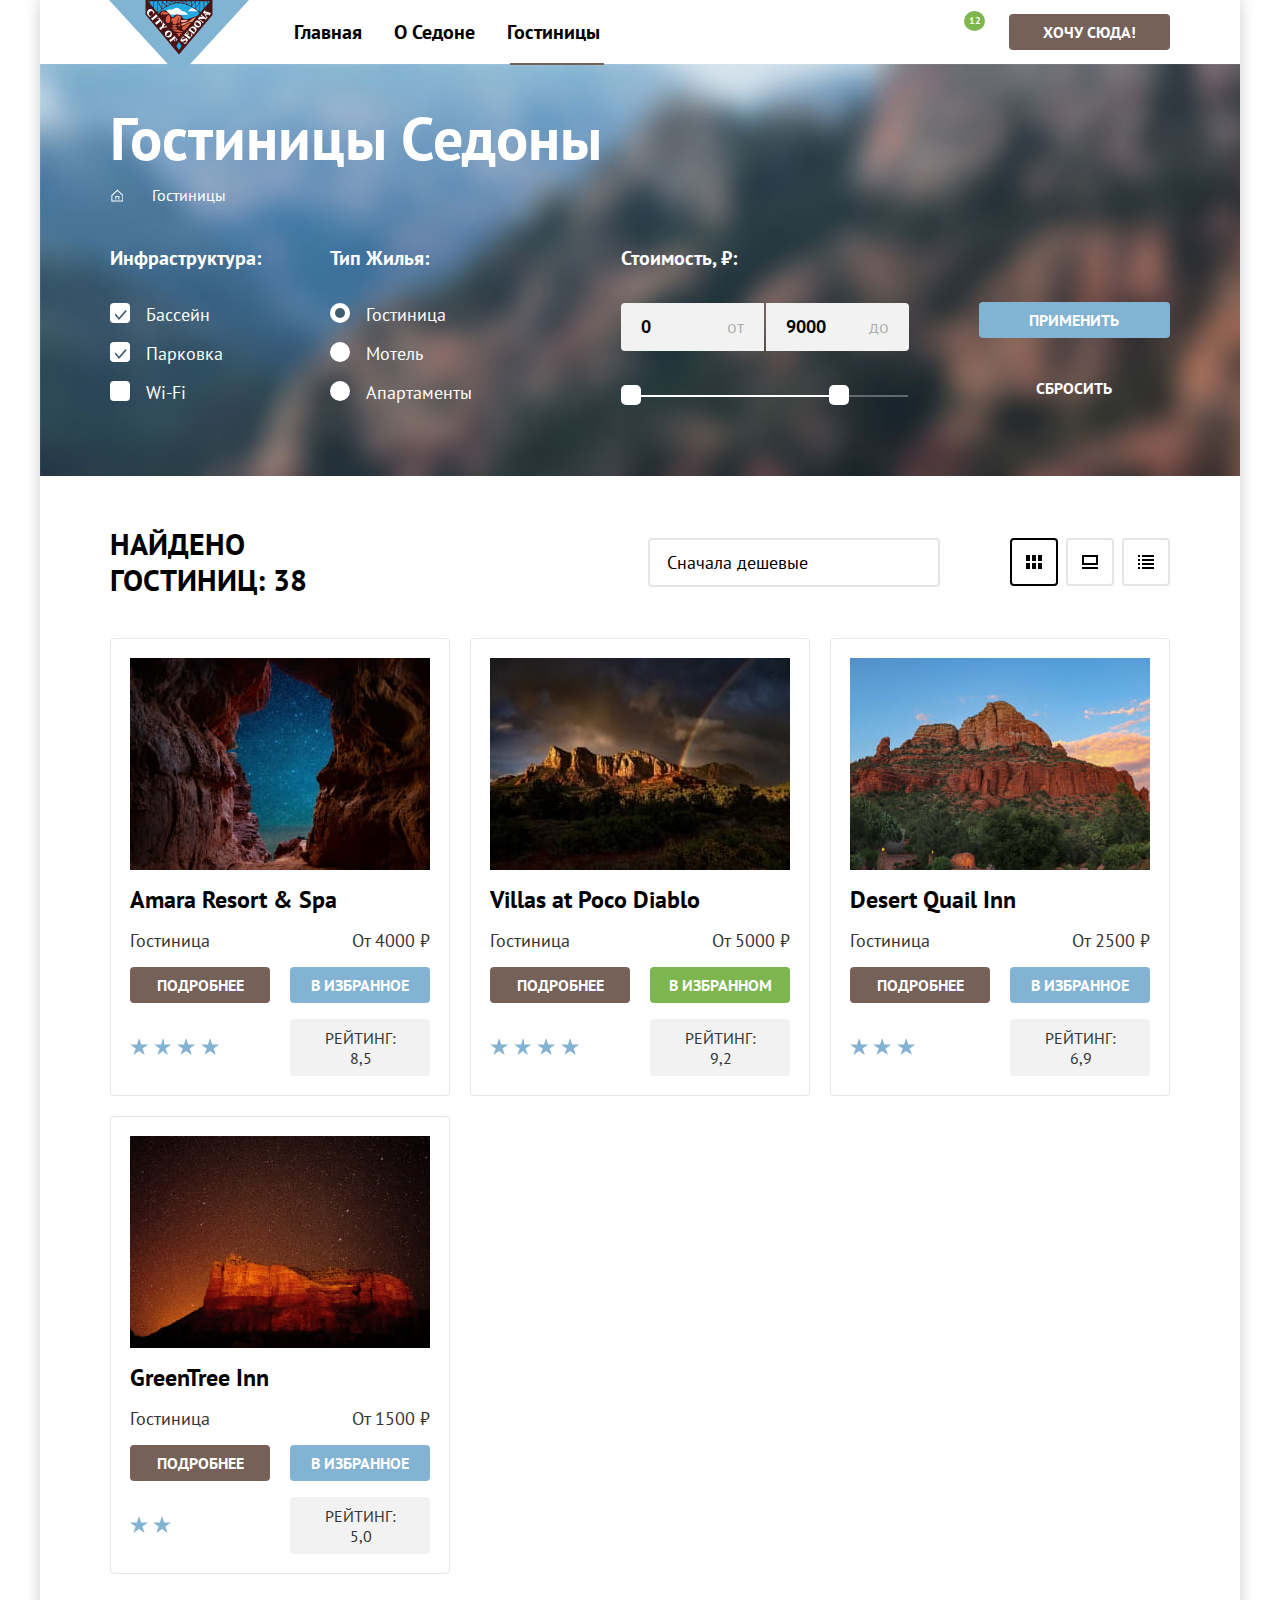
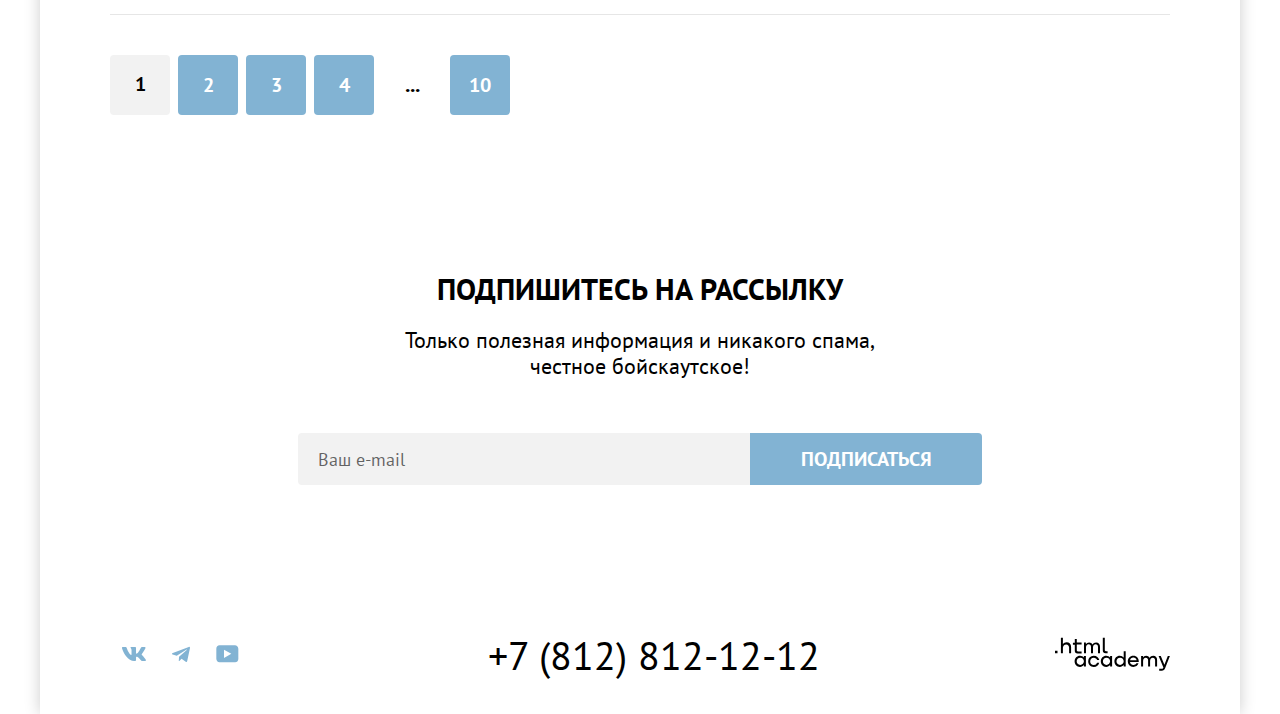
==== commit de885714: "доработка модального окна" ====
--- a/catalog.html
+++ b/catalog.html
@@ -250,7 +250,7 @@
 
                         <li class="hotel_cards_item">
                             <a class="hotel_cards_link" href="#">
-                                <img class="hotel_cards_img" src="image/greentree_inn.png"
+                                <img class="hotel_cards_img" src="image/greentree_inn.jpg"
                                     alt="Горна на фоне звездного неба." width="300" height="212">
                                 <h3 class="hotel_cards_title">GreenTree Inn</h3>
                             </a>
@@ -316,7 +316,7 @@
                                     height="14" viewBox="0 0 24 14" fill="none" xmlns="http://www.w3.org/2000/svg">
                                     <path fill-rule="evenodd" clip-rule="evenodd"
                                         d="M23.45.95c.17-.55 0-.95-.8-.95h-2.62c-.67 0-.98.35-1.14.73 0 0-1.34 3.2-3.23 5.27-.61.6-.89.8-1.22.8-.17 0-.42-.2-.42-.74V.95c0-.66-.18-.95-.74-.95H9.15c-.42 0-.67.3-.67.6 0 .61.95.76 1.05 2.5v3.8c0 .84-.16.99-.5.99-.88 0-3.05-3.21-4.33-6.89-.25-.71-.5-1-1.17-1H.9C.15 0 0 .35 0 .73c0 .68.89 4.07 4.14 8.55C6.32 12.34 9.38 14 12.15 14c1.67 0 1.88-.37 1.88-1v-2.32c0-.73.16-.88.69-.88.38 0 1.05.2 2.61 1.67C19.11 13.22 19.4 14 20.41 14h2.62c.75 0 1.13-.37.91-1.1-.24-.72-1.09-1.77-2.21-3.02-.62-.7-1.54-1.47-1.81-1.86-.4-.49-.28-.7 0-1.14 0 0 3.2-4.43 3.53-5.93Z"
-                                        fill="#83B3D3" />
+                                       />
                                 </svg>
                                 <span class="visually_hidden">ВКонтакте.</span>
                             </a>
@@ -325,7 +325,7 @@
                                     height="17" viewBox="0 0 18 17" fill="none" xmlns="http://www.w3.org/2000/svg">
                                     <path
                                         d="M16.79.96.84 7.1c-1.09.44-1.08 1.05-.2 1.32l4.1 1.28 9.47-5.98c.44-.27.85-.13.52.17l-7.68 6.93-.28 4.22c.41 0 .6-.2.83-.41l1.99-1.94 4.13 3.06c.77.42 1.31.2 1.5-.71l2.72-12.8c.28-1.1-.43-1.61-1.16-1.28Z"
-                                        fill="#83B3D3" />
+                                         />
                                 </svg>
                                 <span class="visually_hidden">Телеграм.</span>
                             </a>
@@ -334,7 +334,7 @@
                                     height="18" viewBox="0 0 23 18" fill="none" xmlns="http://www.w3.org/2000/svg">
                                     <path
                                         d="M18.94.36H3.51C1.65.36.33 1.95.33 3.76v10.09c0 1.91 1.32 3.5 3.18 3.5h15.65c1.64 0 3.17-1.59 3.17-3.4V3.76c-.22-1.8-1.53-3.4-3.39-3.4ZM7.99 12.89V4.82l7.34 4.04-7.34 4.03Z"
-                                        fill="#83B3D3" />
+                                        />
                                 </svg>
                                 <span class="visually_hidden">Ютюб.</span>
                             </a>
--- a/styles/styles.css
+++ b/styles/styles.css
@@ -16,23 +16,27 @@
 
 html {
   height: 100%;
-  width: 1280px;
-}
+}
+
 body {
-  margin: o auto;
-  width: 1200px;
+  padding: 0;
+  margin: 0;
   min-height: 100%;
   font-family: "PT Sans", sans-serif;
   font-size: 18px;
   line-height: 21px;
   color: #000000;
   background-color: #FFFFFF;
+}
+
+.page_container {
+  width: 1200px;
+  margin: 0 auto;
+  display: flex;
+  flex-direction: column;
   box-shadow: 0 0 15px rgba(0, 0, 0, 0.2);
 }
-.page_container {
-  display: flex;
-  flex-direction: column;
-}
+
 .visually_hidden {
   position: absolute;
   width: 1px;
@@ -45,7 +49,9 @@
   clip: rect(0 0 0 0);
   overflow: hidden;
 }
+
 .button {
+  font-family: inherit;
   font-size: 16px;
   font-weight: 700;
   line-height: 20px;
@@ -59,17 +65,31 @@
   cursor: pointer;
 }
 
+.input {
+  font-family: inherit;
+}
+
 /* Pages */
 .navigation {
+  position: relative;
   display: flex;
   margin: 0 auto;
-  padding: 0 70px;
-}
+  padding: 0 70px 0 238px;
+}
+
+.navigation_logo_link {
+  position: absolute;
+  left: 69px;
+  top: 0;
+
+}
+
 .navigation_logo_image {
-  margin-right: 30px;
-  width: 138px;
-  height: 64px;
-}
+  display: block;
+  width: 140px;
+  height: 70px;
+}
+
 .navigation_list {
   display: flex;
   flex-wrap: wrap;
@@ -78,6 +98,7 @@
   padding: 0;
   list-style: none;
 }
+
 .navigation_link {
   position: relative;
   display: block;
@@ -90,39 +111,57 @@
   text-decoration: none;
   text-transform: capitalize;
 }
+
+.navigation_link_current_home::before {
+  position: absolute;
+  display: block;
+  left: 16px;
+  bottom: -1px;
+  margin: auto;
+  width: calc(100% - 1px - 16px * 2);
+  height: 0;
+  border: 1px solid #756257;
+  content: "";
+}
+
 .navigation_link_current::before {
   position: absolute;
   display: block;
-  left: 16px;
-  bottom: -6px;
+  left: 19px;
+  bottom: -1px;
   margin: auto;
-  width: calc(100% - 4px - 16px * 2);
+  width: calc(100% - 1px - 16px * 2);
   height: 0;
-  border: 2px solid #756257;
+  border: 1px solid #756257;
   content: "";
 }
+
 .navigation_user {
   max-width: 315px;
   margin-left: auto;
 }
+
 .navigation_user .navigation_link {
   min-width: 20px;
   min-height: 20px;
   padding: 22px 12px;
 }
-.navigation_user .navigation_item:first-child .navigation_link {
+
+.navigation_item:first-child .navigation_user_link {
   background-image: url("../image/icons/search_icon.svg");
   background-repeat: no-repeat;
   background-position: center;
   background-size: 20px 20px;
 }
-.navigation_user .navigation_item:last-child .navigation_link {
+
+.navigation_item:last-child .navigation_user_link {
   position: relative;
   background-image: url("../image/icons/heart_icon.svg");
   background-repeat: no-repeat;
   background-position: center;
   background-size: 20px 20px;
 }
+
 .navigation_button {
   padding: 8px 34px;
   margin-top: 14px;
@@ -134,6 +173,7 @@
   background-color: #756157;
   align-self: center;
 }
+
 .favourites {
   position: absolute;
   width: 11px;
@@ -157,6 +197,7 @@
 .navigation_button:focus {
   background: #615048;
 }
+
 .navigation_button:active {
   color: rgba(255, 255, 255, 0.3);
   background-color: #756157;
@@ -168,19 +209,23 @@
 .main_container {
   flex-grow: 1;
 }
+
 .main_page_container {
   width: 1200px;
   margin: 0 auto;
 }
-.welcom {
+
+.welcome {
+  position: relative;
   padding-bottom: 82px;
   padding-top: 50px;
   background-color: #E6E6FA;
-  background-image: url("../image/sedona_main_index_img.jpg");
-  background-repeat: no-repeat;
-  background-position: center top;
-  background-size: cover;
-}
+  background-image: url("../image/sedona_decor.svg"), url("../image/sedona_main_index_img.jpg");
+  background-repeat: no-repeat, no-repeat;
+  background-position: bottom center, center center;
+  box-sizing: border-box;
+}
+
 .welcome_to_sedona {
   display: block;
   margin: 0 auto;
@@ -190,6 +235,7 @@
 .advantages {
   padding-top: 69px;
 }
+
 .advantages_caption {
   width: 620px;
   margin: auto;
@@ -200,15 +246,18 @@
   text-align: center;
   text-transform: uppercase;
 }
+
 .advantages_caption_reasons {
   width: 651px;
   margin: auto;
   margin-bottom: 90px;
+  color: #333333;
   font-size: 22px;
   line-height: 26px;
   font-weight: 400;
   text-align: center;
 }
+
 .advantages_list {
   display: flex;
   justify-content: space-between;
@@ -217,32 +266,55 @@
   padding: 0;
   list-style: none;
 }
+
 .advantages_item {
-  color: #000000;
   background-color: rgba(131, 179, 211, 0.12);
   list-style: none;
 }
-.advantages_container {
-  display: flex;
-  justify-content: space-between;
-}
-.advantages_card_container {
-  box-sizing: border-box;
-  width: 400px;
-  padding: 92px 85px 111px;
-}
+
 .advantages_item_blue_card {
   width: 1200px;
-  color: #FFFFFF;
   background-color: #82B3D3;
 }
+
 .advantages_item_lightblue_card {
-  color: #000000;
   background-color: rgba(131, 179, 211, 0.2);
 }
+
+.advantages_container {
+  display: flex;
+  justify-content: space-between;
+}
+
+.advantages_card_container {
+  box-sizing: border-box;
+  width: 400px;
+  padding: 103px 85px 121px;
+}
+
+.advantages_container .advantages_card_container {
+  padding: 92px 85px 111px;
+}
+
+.advantages_wrapper {
+  display: flex;
+  flex-direction: column;
+  justify-content: center;
+  align-items: center;
+}
+
 .advantages_image {
   display: block;
 }
+
+.advantages_container_devils .advantages_image {
+  order: -1;
+}
+
+.advantages_container_devils .advantages_card_container {
+  order: 1;
+}
+
 .advantages_title {
   position: relative;
   padding: 0;
@@ -254,22 +326,53 @@
   text-transform: uppercase;
   text-align: center;
 }
+
+.advantages_item_blue_card .advantages_title {
+  color: #FFFFFF;
+}
+
 .advantages_title::before {
   position: absolute;
   left: 85px;
-  bottom: -30px;
+  bottom: -33px;
   width: 60px;
   height: 2px;
   background-color: rgba(0, 0, 0, 0.3);
   content: "";
 }
+
+.advantages_item_lightblue_card .advantages_title::before {
+  position: absolute;
+  left: 27px;
+  bottom: -33px;
+  width: 60px;
+  height: 2px;
+  background-color: rgba(0, 0, 0, 0.3);
+  content: "";
+}
+
+.advantages_container_devils .advantages_title::before {
+  position: absolute;
+  left: 57px;
+  bottom: -33px;
+  width: 60px;
+  height: 2px;
+  content: "";
+}
+
 .advantages_item_blue_card .advantages_title::before {
   background-color: rgba(255, 255, 255, 0.3);
 }
+
 .advantages_description {
+  color: #333333;
   padding: 0;
   margin: 0;
   text-align: center;
+}
+
+.advantages_item_blue_card .advantages_description {
+  color: #FFFFFF;
 }
 
 /*Services*/
@@ -283,25 +386,31 @@
   text-align: center;
   list-style: none;
 }
+
 .services_item {
   color: #000000;
   background-color: rgba(131, 179, 211, 0.12);
 }
+
 .services_card_container {
   box-sizing: border-box;
   width: 400px;
   padding: 80px 85px;
 }
+
 .services_item_white_card {
-  color: #000000;
   background-color: #FFFFFF;
 }
+
 .services_image {
   margin-bottom: 30px;
 }
+
 .services_title {
-  padding: 0;
-  margin: 0;
+  position: relative;
+  padding: 0;
+  margin: 0;
+  padding-top: 102px;
   margin-bottom: 30px;
   font-size: 24px;
   line-height: 28px;
@@ -309,22 +418,62 @@
   text-transform: uppercase;
   text-align: center;
 }
+
+.services_house .services_title::before {
+  position: absolute;
+  top: 0;
+  left: 78px;
+  content: "";
+  display: block;
+  width: 75px;
+  height: 72px;
+  background-image: url("../image/icons/house_icon.svg");
+  background-repeat: no-repeat;
+}
+
+.services_food .services_title::before {
+  position: absolute;
+  top: 0;
+  left: 78px;
+  content: "";
+  display: block;
+  width: 75px;
+  height: 72px;
+  background-image: url("../image/icons/food_icon.svg");
+  background-repeat: no-repeat;
+}
+
+.services_souvenirs .services_title::before {
+  position: absolute;
+  top: 0;
+  left: 78px;
+  content: "";
+  display: block;
+  width: 75px;
+  height: 72px;
+  background-image: url("../image/icons/souvenirs_icon.svg");
+  background-repeat: no-repeat;
+}
+
 .services_description {
   padding: 0;
   margin: 0;
+  color: #333333;
   text-align: center;
 }
 
 /*Search_hotel*/
 .search_hotel {
-  padding: 96px 304px;
-}
+  padding: 96px 304px 96px;
+}
+
 .search_hotel_container {
   display: flex;
   flex-direction: column;
   align-items: center;
   justify-content: center;
 }
+
 .search_hotel_title {
   margin: 0;
   margin-bottom: 20px;
@@ -334,15 +483,19 @@
   text-align: center;
   text-transform: uppercase;
 }
+
 .search_hotel_description {
   margin: 0;
   margin-bottom: 54px;
+  color: #333333;
   font-size: 22px;
   font-weight: 400;
   line-height: 26px;
   text-align: center;
 }
+
 .search_hotel_button {
+  width: 376px;
   padding: 8px 50px;
   font-size: 20px;
   line-height: 36px;
@@ -353,13 +506,16 @@
 .search_hotel_button:hover {
   background: #615048;
 }
+
 .search_hotel_button:focus {
   background: #615048;
 }
+
 .search_hotel_button:active {
   color: rgba(255, 255, 255, 0.3);
   background-color: #756157;
 }
+
 .search_hotel_button:disabled {
   background: #E5E5E5;
 }
@@ -372,6 +528,7 @@
   width: 1200px;
   margin: 0 auto;
 }
+
 .mailing {
   padding: 96px 258px 104px 258px;
   background-color: #E6E6FA;
@@ -380,12 +537,14 @@
   background-size: cover;
   color: #FFFFFF;
 }
+
 .mailing_container {
   display: flex;
   flex-direction: column;
   align-items: center;
   justify-content: center;
 }
+
 .mailing_title {
   margin: 0;
   margin-bottom: 20px;
@@ -395,6 +554,7 @@
   text-align: center;
   text-transform: uppercase;
 }
+
 .mailing_description {
   margin: 0;
   margin-bottom: 54px;
@@ -403,21 +563,26 @@
   line-height: 26px;
   text-align: center;
 }
+
 .mailng_form {
   display: flex;
 }
+
 .mailing_input {
   width: 452px;
   height: 52px;
-  padding: 20px 14px;
+  padding: 14px 20px;
   margin-right: 0;
+  font-family: inherit;
   font-size: 18px;
   line-height: 24px;
   box-sizing: border-box;
+  color: rgba(0, 0, 0, 0.6);
   background-color: #F2F2F2;
   border-radius: 4px 0 0 4px;
   border: none;
 }
+
 .mailing_button {
   width: 232px;
   padding: 8px 50px;
@@ -431,38 +596,48 @@
 
 /* Mailing_button Hover, Focus, Active*/
 .mailing_button:hover {
-  background: #68A2CA;
-}
+  background-color: #68A2CA;
+}
+
 .mailing_button:focus {
-  background: #68A2CA;
-}
+  background-color: #68A2CA;
+}
+
 .mailing_button:active {
-  background: #82B3D3;
+  background-color: #82B3D3;
   color: rgba(255, 255, 255, 0.3);
 }
+
 .mailing_button:disabled {
-  background: #E5E5E5;
+  background-color: #E5E5E5;
 }
 
 /*Social*/
 .footer_contacts_container {
   display: flex;
-  justify-content: space-between;
   align-items: center;
   padding: 40px 70px 30px 70px;
 }
+
+.social {
+  width: 142px;
+  margin-right: 41.5px;
+  padding-top: 5px;
+  padding-bottom: 5px;
+}
+
 .social_block {
   display: flex;
   flex-wrap: wrap;
-  width: 142;
-  max-width: 182px;
-}
+}
+
 .social_link {
   position: relative;
   width: 47px;
   height: 40px;
   margin-bottom: 5px;
 }
+
 .social_link_icon {
   position: absolute;
   top: 0;
@@ -474,22 +649,27 @@
 }
 
 /* Social_link_icon Hover, Focus, Active*/
-.social_link_icon:hover {
+.social_link:hover .social_link_icon {
   fill: #68A2CA;
 }
-.social_link_icon:focus {
+
+.social_link:focus .social_link_icon {
   fill: #68A2CA;
 }
-.social_link_icon:active {
+
+.social_link:active .social_link_icon {
   fill: rgba(104, 162, 202, 0.3);
 }
 
 /*Contacts*/
 .contacts {
-  width: 331px;
-  margin-right: 234px;
-  margin-left: 234px;
-}
+  display: flex;
+  justify-content: center;
+  width: 720px;
+  padding-top: 4px;
+  padding-bottom: 8px;
+}
+
 .contacts_address_phone {
   font-size: 40px;
   font-style: normal;
@@ -503,9 +683,11 @@
 .contacts_address_phone:hover {
   color: #756157;
 }
+
 .contacts_address_phone:focus {
   color: #756157;
 }
+
 .contacts_address_phone:active {
   color: rgba(117, 97, 87, 0.3);
 }
@@ -513,10 +695,14 @@
 /*Copyright*/
 .copyright {
   width: 115px;
-}
+  margin-left: 41.5px;
+  padding: 0.6px 0 5.5px;
+}
+
 .copyright_link {
   position: relative;
 }
+
 .copyright_link_icon {
   position: absolute;
   top: 0;
@@ -528,13 +714,15 @@
 }
 
 /* Copyright_link_icon Hover, Focus, Active*/
-.copyright_link_icon:hover {
+.copyright_link:hover .copyright_link_icon {
   fill: #756157;
 }
-.copyright_link_icon:focus {
+
+.copyright_link:focus .copyright_link_icon {
   fill: #756157;
 }
-.copyright_link_icon:active {
+
+.copyright_link:active .copyright_link_icon {
   fill: rgba(117, 97, 87, 0.3);
 }
 
@@ -548,6 +736,7 @@
   height: 100%;
   background-color: rgba(242, 242, 242, 0.8);
 }
+
 .modal {
   position: relative;
   width: 717px;
@@ -558,10 +747,11 @@
   box-shadow: 0 25px 50px rgba(0, 0, 0, 0.15);
   border-radius: 30px;
 }
+
 .modal_close_button {
   position: absolute;
   top: 64px;
-  right: 70px;
+  right: 52px;
   width: 52px;
   height: 52px;
   border-radius: 50%;
@@ -572,6 +762,22 @@
   background-position: center;
   cursor: pointer;
 }
+
+.modal_close_button:hover {
+  background-color: #E6E6E6;
+}
+
+.modal_close_button:focus {
+  border: 3px solid #83B3D3;
+  background-color: #E6E6E6;
+}
+
+.modal_close_button:active {
+  opacity: 0.3;
+  border: none;
+  background-color: #F2F2F2;
+}
+
 .modal_title {
   margin: 0;
   margin-bottom: 64px;
@@ -580,78 +786,321 @@
   line-height: 36px;
   text-transform: uppercase;
 }
+
 .modal_form_list {
   display: grid;
   grid-template-columns: 247px 242px;
   align-items: center;
-  gap: 48px 88px;
+  gap: 23px 88px;
   list-style: none;
   padding: 0;
   margin: 0;
 }
-.modal_form_item_arrival {
+
+.modal_item_arrival {
   grid-column: 1/-1;
-}
-.modal_form_item_departure {
+  position: relative;
+}
+
+.modal_item_departure {
   grid-column: 1/-1;
-}
-.modal_form_item_adults {
+  position: relative;
+}
+
+.modal_item_adults {
   grid-column: 1/2;
 }
-.modal_form_item_children {
+
+.modal_item_children {
   grid-column: 2/3;
 }
-.modal_form_item_button {
+
+.modal_item_button {
   grid-column: 1/-1;
 }
+
 .modal_form_item {
   display: flex;
   justify-content: space-between;
   align-items: center;
 }
+
 .modal_label {
   font-weight: 700;
   font-size: 20px;
   line-height: 24px;
   text-transform: capitalize;
-}
+  padding: 12px 0;
+  align-self: flex-start;
+}
+
+.modal_label_icon {
+  position: relative;
+  padding-right: 26px;
+}
+
+.modal_inputs_wrapper {
+  margin: 0;
+  display: flex;
+  flex-direction: column;
+  justify-content: flex-start;
+  align-items: flex-start;
+}
+
 .modal_input {
   width: 440px;
   height: 48px;
-  padding: 20px 12px;
+  padding: 12px 20px;
   box-sizing: border-box;
   background-color: #F2F2F2;
   border-radius: 4px;
   border: none;
-}
-.modal_form_item_children .modal_input,
-.modal_form_item_adults .modal_input {
+  font-family: inherit;
+  font-weight: 700;
+  font-size: 18px;
+  line-height: 24px;
+}
+
+.modal_item_departure::after {
+  position: absolute;
+  top: 25px;
+  right: 18px;
+  content: "";
+  transform: translateY(-50%);
+  display: block;
+  width: 20px;
+  height: 20px;
+  opacity: 0.3;
+  background-image: url("../image/icons/date_icon.svg");
+  background-repeat: no-repeat;
+}
+
+.modal_item_arrival::after {
+  position: absolute;
+  top: 25px;
+  right: 18px;
+  content: "";
+  transform: translateY(-50%);
+  display: block;
+  width: 20px;
+  height: 20px;
+  opacity: 0.3;
+  background-image: url("../image/icons/date_icon.svg");
+  background-repeat: no-repeat;
+}
+
+.modal_input_error {
+  color: #FF5757;
+  padding: 0 20px;
+  margin-top: 4px;
+  font-size: 16px;
+  line-height: 21px;
+}
+
+.modal_input_norm {
+  color: #333333;
+  padding: 0 20px;
+  margin-top: 4px;
+  font-size: 16px;
+  line-height: 21px;
+}
+
+.number_container {
+  position: relative;
   width: 110px;
-  margin-left: 46px;
-}
+  height: 48px;
+  padding: 14px 10px;
+  box-sizing: border-box;
+  border-radius: 4px;
+  background-color: #F2F2F2;
+  z-index: 0;
+}
+
+.less_number_button {
+  position: absolute;
+  left: 10px;
+  top: 5px;
+  width: 20px;
+  height: 20px;
+  padding: 9px 3px;
+  border: none;
+  background-color: #F2F2F2;
+  appearance: none;
+  z-index: 1;
+}
+
+.more_number_button {
+  position: absolute;
+  right: 9px;
+  bottom: 13px;
+  width: 20px;
+  height: 20px;
+  padding: 3px;
+  border: none;
+  background-color: #F2F2F2;
+  appearance: none;
+  z-index: 1;
+}
+
+.number_icon {
+  fill: #756157;
+  fill-opacity: 0.3;
+}
+
+.number_button:hover .number_icon,
+.number_button:focus .number_icon {
+  fill: #000000;
+}
+
+.number_button:focus {
+  outline: 3px solid #82B3D3;
+  border-radius: 4px;
+}
+
+.modal_number_input {
+  position: absolute;
+  top: 3px;
+  left: 40px;
+  width: 31px;
+  height: 48px;
+  padding: 14px 10px;
+  box-sizing: border-box;
+  border: none;
+  font-weight: 700;
+  font-size: 18px;
+  line-height: 20px;
+  background-color: #F2F2F2;
+  appearance: none;
+}
+
+.modal_number_input:placeholder-shown {
+  color: #000000;
+}
+
 .modal_button {
+  margin-top: 25px;
   width: 577px;
   height: 60px;
   font-size: 20px;
   font-weight: 700;
   line-height: 24px;
-  color: #FFFFFF;
   background-color: #82B3D3;
   border-radius: 10px;
   border: none;
-}
-.modal_container_close {
-   display:none;
-}
+  box-sizing: border-box;
+  padding: 18px 256px;
+}
+
+/*
+Modal_input, Modal_button Hover, Focus, Active*/
+
+.modal_input:placeholder-shown {
+  color: rgba (0, 0, 0, 0.6)
+}
+
+.modal_input:placeholder-shown:hover {
+  background-color: #E6E6E6;
+}
+
+.modal_input:placeholder-shown:focus {
+  background-color: #E6E6E6;
+  outline: 3px solid #83B3D3;
+}
+
+.modal_input:active {
+  background-color: #F2F2F2;
+  outline: 2px solid #000000;
+}
+
+.modal_button:hover {
+  background-color: #68A2CA;
+}
+
+.modal_button:focus {
+  background-color: #68A2CA;
+}
+
+.modal_button:active {
+  /*color: rgba (255, 255, 255, 0.3);*/
+}
+
+/*tooltip*/
+
+.tooltip {
+  position: absolute;
+  width: 26px;
+  height: 26px;
+  margin-left: 10px;
+}
+
+.tooltip_toggle {
+  border: none;
+  background-color: transparent;
+  padding: 0;
+  margin: 0;
+  display: block;
+}
+
+.tooltip_icon {
+  width: 100%;
+  height: 100%;
+  display: block;
+}
+
+.tooltip_text {
+  position: absolute;
+  top: 39px;
+  left: -114px;
+  display: block;
+  width: 256px;
+  min-height: 143px;
+  padding: 20px 18px 18px 22px;
+  box-sizing: border-box;
+  font-weight: 400;
+  font-size: 16px;
+  line-height: 20px;
+  color: #FFFFFF;
+  background-color: #333333;
+  ;
+  box-shadow: 0 15px 30px rgba(0, 0, 0, 0.3);
+  border-radius: 10px;
+  z-index: 1;
+  text-align: left;
+  text-transform: none;
+  /*display: none;*/
+}
+
+.tooltip_toggle:hover + .tooltip_text,
+.tooltip_toggle:focus + .tooltip_text {
+  display: block;
+}
+
+.tooltip_text::after {
+  position: absolute;
+  left: 117.5px;
+  top: -9px;
+  display: block;
+  width: 19px;
+  height: 9px;
+  background-image: url("../image/icons/tooltip_icon.svg");
+  background-repeat: no-repeat;
+  background-position: center ;
+  content: "";
+}
+
+/*.modal_container_close {
+  display: none;
+}*/
 
 /*Main_inner*/
 .inner_header {
   padding: 35px 70px 70px;
-  background-color: #82B3D3;
+  background-color: #E6E6FA;
   background-image: url("../image/sedona_inner_main_header.jpg");
   background-repeat: no-repeat;
   background-size: cover;
 }
+
 .inner_header_title {
   margin: 0;
   margin-bottom: 8px;
@@ -659,7 +1108,7 @@
   font-weight: 700;
   line-height: 78px;
   text-align: left;
-  color: #2F4250;
+  color: #FFFFFF;
 }
 
 /* Breadcrumbs */
@@ -672,13 +1121,20 @@
   font-size: 16px;
   list-style: none;
 }
+
 .breadcrumbs_item {
-  margin-right: 28px;
-}
-.breadcrumbs_link {
+  margin-right: 10px;
+}
+
+.breadcrumbs_link:not(.breadcrumbs_item:first-child .breadcrumbs_link) {
   color: inherit;
   padding: 0;
-}
+  padding-left: 18px;
+  background-image: url("../image/icons/arrov_breadcrumbs_icon.svg");
+  background-repeat: no-repeat;
+  background-position: left 0 center;
+}
+
 .breadcrumbs_item:first-child .breadcrumbs_link {
   display: block;
   position: relative;
@@ -687,6 +1143,7 @@
   padding: 0 0 2px;
   align-self: center;
 }
+
 .breadcrumbs_link_home {
   position: absolute;
   margin: 3.5px 5.5px 0.5px;
@@ -697,9 +1154,11 @@
 .breadcrumbs_link:hover {
   color: rgba(255, 255, 255, 0.6);
 }
+
 .breadcrumbs_link:focus {
   color: #FFFFFF;
 }
+
 .breadcrumbs_link:active {
   color: rgba(255, 255, 255, 0.3);
 }
@@ -707,45 +1166,58 @@
 /*Filters*/
 .filter_hotels_form {
   display: grid;
-  grid-template-columns: 151px 70px 151px 140px 288px 70px 191px;
+  grid-template-columns: 150.4px 70px 150.4px 140px 288px 70px 191px;
   color: #FFFFFF;
-}
+  align-items: start;
+}
+
 .filter_infrastructure {
   grid-column: 1/2;
   margin: 0;
   padding: 0;
   border: none;
 }
+
 .filter_housing {
   grid-column: 3/4;
   margin: 0;
   padding: 0;
   border: none;
 }
+
 .filter_infrastructure_list,
 .filter_housing_list {
   list-style: none;
   padding: 0;
   margin: 0;
 }
+
 .filter_infrastructure_item:not(:last-child),
 .filter_housing_item:not(:last-child) {
   margin-bottom: 16px;
 }
+
 .filter_title {
   font-size: 20px;
   line-height: 24px;
   font-weight: 700;
   text-align: left;
   text-transform: capitalize;
-  margin-bottom: 32px;
-}
+  margin-bottom: 33px;
+  padding: 0;
+}
+
 /*Mark*/
 .control {
   position: relative;
   display: block;
   padding-left: 36px;
 }
+
+.control:hover {
+  opacity: 0.6;
+}
+
 .control_mark {
   position: absolute;
   left: 0;
@@ -755,12 +1227,10 @@
   background-color: #FFFFFF;
   border-radius: 4px;
 }
-.control:focus .control_mark {
-  border: 3px solid #83B3D3;
-}
-.control_input[type="checkbox"]:checked + .control_mark::before {
-  position: absolute;
-  top: 5px;
+
+.control_input[type="checkbox"]:checked+.control_mark::before {
+  position: absolute;
+  top: 7px;
   left: 5px;
   width: 12px;
   height: 10px;
@@ -769,11 +1239,13 @@
   background-position: center;
   content: "";
 }
+
 /*Radio*/
-.control_input[type="radio"] + .control_mark {
+.control_input[type="radio"]+.control_mark {
   border-radius: 50%;
 }
-.control_input[type="radio"]:checked + .control_mark::before {
+
+.control_input[type="radio"]:checked+.control_mark::before {
   position: absolute;
   top: 5px;
   left: 5px;
@@ -784,11 +1256,16 @@
   content: "";
 }
 
+.control_input:focus+.control_mark {
+  outline: 3px solid #83B3D3;
+}
+
 /*Label*/
 .control_label {
   line-height: 23px;
   text-align: left;
 }
+
 /*range_bar*/
 .filter_price {
   grid-column: 5/6;
@@ -796,17 +1273,24 @@
   border: none;
   margin: 0;
 }
+
 .range_scale {
   position: relative;
-  height: 4px;
-  /*opacity: 0.3;*/
+  width: 287px;
+  height: 2px;
+  background-color: rgba(255, 255, 255, 0.3);
+}
+
+.range_bar {
+  position: absolute;
+  top: 0;
+  left: 0;
+  width: 228px;
+  height: 2px;
   background-color: #FFFFFF;
-}
-.range_bar {
-  position: absolute;
-  height: 4px;
-  background-color: #FFFFFF;
-}
+  z-index: 1;
+}
+
 .range_toggle {
   position: absolute;
   width: 20px;
@@ -816,36 +1300,64 @@
   border: none;
   cursor: pointer;
 }
+
 .toggle_min {
-  top:-10px;
+  top: -10px;
   left: 0;
 }
+
 .toggle_max {
-  top:-10px;
+  top: -10px;
   right: 0;
 }
+
 .range_toggle:hover {
   box-shadow: 0 4px 10px rgba(0, 0, 0, 0.25);
 }
+
 .range_toggle:focus {
-  border: 3px solid #83B3D3;
+  outline: 3px solid #83B3D3;
   box-shadow: 0 4px 10px rgba(0, 0, 0, 0.25);
 }
+
 .range_toggle:active {
   border: 2px solid #83B3D3;
   box-shadow: 0 7px 15px rgba(0, 0, 0, 0.4);
 }
+
 .range_inputs_container {
+  position: relative;
   display: flex;
   justify-content: center;
-}
-.range_label {
-  display: flex ;
-
-}
+  margin-bottom: 44px;
+}
+
+.range_inputs_container::before {
+  content: "до";
+  position: absolute;
+  top: 24px;
+  right: 20px;
+  transform: translateY(-50%);
+  font-family: inherit;
+  font-size: 18px;
+  line-height: 24px;
+  color: rgba(0, 0, 0, 0.3);
+}
+
+.range_inputs_container::after {
+  content: "от";
+  position: absolute;
+  top: 24px;
+  right: 165px;
+  transform: translateY(-50%);
+  font-family: inherit;
+  font-size: 18px;
+  line-height: 24px;
+  color: rgba(0, 0, 0, 0.3);
+}
+
 .range_input {
   width: 143px;
-  margin-bottom: 36px;
   padding: 12px 20px;
   font-family: inherit;
   font-weight: 700;
@@ -856,17 +1368,44 @@
   box-sizing: border-box;
   appearance: textfield;
 }
+
+.range_input:first-child {
+  margin-right: 2px;
+  border-radius: 4px 0 0 4px;
+}
+
+.range_input:not(:first-child) {
+  border-radius: 0 4px 4px 0;
+}
+
 .range-input::-webkit-outer-spin-button,
 .range-input::-webkit-inner-spin-button {
   appearance: none;
   margin: 0;
 }
 
+/*Range_input Hover, Focus, Active*/
+
+.range_input:hover {
+  background-color: #E6E6E6;
+}
+
+.range_input:focus {
+  background-color: #E6E6E6;
+  outline: 3px solid #83B3D3;
+}
+
+.range_input:active {
+  background-color: #F2F2F2;
+  outline: 2px solid #000000;
+}
+
 /*Fieldset_button_container*/
 .fieldset_button_container {
   grid-column: 7/8;
   margin: 0;
 }
+
 .fieldset_button {
   width: 191px;
   background-color: #82B3D3;
@@ -878,35 +1417,42 @@
 
 /* Fieldset_button Hover, Focus, Active*/
 .fieldset_button:hover {
-  background: #68A2CA;
-}
+  background-color: #68A2CA;
+}
+
 .fieldset_button:focus {
-  background: #68A2CA;
-}
+  background-color: #68A2CA;
+}
+
 .fieldset_button:active {
-  background: #82B3D3;
+  background-color: #82B3D3;
   color: rgba(255, 255, 255, 0.3);
 }
+
 .fieldset_button:disabled {
-  background: #E5E5E5;
+  background-color: #E5E5E5;
 }
 
 /* Fieldset_button_reset Hover, Focus, Active*/
 .fieldset_button_reset {
   width: 191px;
+  padding: 8px 57px;
+  box-sizing: border-box;
   background-color: transparent;
-  padding: 8px 57px;
-  box-sizing: border-box;
-}
+}
+
 .fieldset_button_reset:hover {
-  opacity: 0.6;
-}
+  color: rgba(255, 255, 255, 0.6);
+}
+
 .fieldset_button_reset:focus {
-  border: 3px solid #83B3D3;
-}
+  outline: 3px solid #83B3D3;
+}
+
 .fieldset_button_reset:active {
   color: rgba(255, 255, 255, 0.3);
 }
+
 .fieldset_button_reset:disabled {
   opacity: 0.1;
 }
@@ -923,45 +1469,61 @@
   align-items: center;
   margin-bottom: 40px;
 }
+
 .found_hotels_title {
-  margin: 0;
-  margin-right: 192px;
+  width: 338px;
+  margin: 0;
   font-size: 30px;
   font-weight: 700;
   line-height: 36px;
   text-align: left;
   text-transform: uppercase;
-}
+  vertical-align: top;
+}
+
+.number_hotels {
+  margin-left: 8px;
+}
+
 /*select_control */
+
 .select_control {
   position: relative;
   width: 292px;
   height: 49px;
+  margin-left: auto;
   margin-right: 70px;
-  padding: 14px 20px;
+  padding: 11px 17px;
   box-sizing: border-box;
   font-family: inherit;
   font-size: 18px;
   line-height: 21px;
+  vertical-align: top;
   border: 2px solid #E5E5E5;
   border-radius: 4px;
-  background-image: url("../image/icons/Arrov_select_icon.png");
+  background-color: #FFFFFF;
+  background-image: url("../image/icons/arrov_select_icon.svg");
   background-repeat: no-repeat;
-  background-position: right 21px center;
+  background-position: right 19px center;
   appearance: none;
 }
+
 .select_control:hover {
-  border: 2px solid #68A2CA;
-}
+  outline: 2px solid #68A2CA;
+}
+
 .select_control:focus {
-  border: 2px solid #68A2CA;
-}
+  outline: 2px solid #68A2CA;
+}
+
 .select_control:active {
-  border: 2px solid #3F5E72;
-}
+  outline: 2px solid #3F5E72;
+}
+
 .select_control:disabled {
-  border: 2px solid rgba(0, 0, 0, 0.3);
-  color: rgba(0, 0, 0, 0.3);;
+  outline: 2px solid rgba(0, 0, 0, 0.3);
+  color: rgba(0, 0, 0, 0.3);
+  ;
 }
 
 
@@ -969,25 +1531,31 @@
 .catalog_view_block {
   display: flex;
 }
+
 .view_toggle {
   width: 48px;
   height: 48px;
   margin-right: 8px;
   border: 2px solid #E5E5E5;
   border-radius: 4px;
+  box-sizing: border-box;
   background-position: center;
   background-repeat: no-repeat;
   background-size: 16px 14px;
 }
+
 .view_toggle_сurrent {
   border: 2px solid #000000;
 }
+
 .view_toggle:nth-child(1) {
   background-image: url("../image/icons/cards_icon.svg")
 }
+
 .view_toggle:nth-child(2) {
   background-image: url("../image/icons/computer_icon.svg")
 }
+
 .view_toggle:nth-child(3) {
   background-image: url(../image/icons/list_icon.svg);
   margin-right: 0;
@@ -995,16 +1563,19 @@
 
 /* View_toggle Hover, Focus, Active*/
 .view_toggle:hover {
-  border: 2px solid #000000;
-}
+  outline: 2px solid #000000;
+}
+
 .view_toggle:focus {
-  border: 2px solid #68A2CA;
-}
+  outline: 2px solid #68A2CA;
+}
+
 .view_toggle:active {
-  border: 2px solid #000000;
+  outline: 2px solid #000000;
 }
 
 /*Hotel_cards*/
+
 .hotel_cards_list {
   display: grid;
   grid-template-columns: 340px 340px 340px;
@@ -1016,19 +1587,27 @@
   list-style: none;
   border-bottom: 1px solid #E6E6E6;
 }
+
 .hotel_cards_item {
   display: flex;
   flex-direction: column;
-  padding: 20px;
+  padding: 19px;
   border: 1px solid #E6E6E6;
   border-radius: 4px;
 }
+
 .hotel_cards_content {
   display: grid;
   grid-template-columns: 140px 140px;
-  grid-template-rows: auto 37px 37px;
   gap: 16px 20px;
-}
+  color: #333333;
+  align-items: center;
+}
+
+.hotel_cards_link {
+  text-decoration: none;
+}
+
 .hotel_cards_title {
   margin: 0;
   margin-bottom: 16px;
@@ -1038,34 +1617,43 @@
   text-align: left;
   color: #000000;
 }
-.hotel_cards_link {
+
+.hotel_cards_img {
+  display: block;
   margin-bottom: 16px;
-  text-decoration: none;
-}
+}
+
 .hotel_cards_description {
   margin: 0;
   text-align: left;
   font-size: 18px;
   line-height: 21px;
 }
+
 .hotel_cards_price {
+  font-weight: 400;
   text-align: right;
   font-size: 18px;
   line-height: 21px;
 }
+
 .button_more_detailed {
   background-color: #756157;
   align-self: center;
+  width: 140px;
+  box-sizing: border-box;
   padding: 8px 26px;
 }
 
 /* Button_more_detailed Hover, Focus, Active*/
 .button_more_detailed:hover {
-  background: #615048;
-}
+  background-color: #615048;
+}
+
 .button_more_detailed:focus {
-  background: #615048;
-}
+  background-color: #615048;
+}
+
 .button_more_detailed:active {
   color: rgba(255, 255, 255, 0.3);
   background-color: #756157;
@@ -1073,53 +1661,86 @@
 
 /* Button_favorite Hover, Focus, Active*/
 .button_favorite {
+  width: 140px;
+  box-sizing: border-box;
   background-color: #82B3D3;
-}
+  padding: 8px 20px;
+}
+
 .button_favorite:hover {
-  background: #68A2CA;
-}
+  background-color: #68A2CA;
+}
+
 .button_favorite:focus {
-  background: #68A2CA;
-}
+  background-color: #68A2CA;
+}
+
 .button_favorite:active {
-  background: #82B3D3;
+  background-color: #82B3D3;
   color: rgba(255, 255, 255, 0.3);
 }
+
 .button_favorite:disabled {
-  background: #E5E5E5;
+  background-color: #E5E5E5;
 }
 
 .button_favorite_green {
   background-color: #7DB54F;
-}
+  padding: 8px 18px;
+}
+
 .button_favorite_green:hover {
   background-color: #6C9E42;
 }
+
 .button_favorite_green:focus {
   background-color: #6C9E42;
 }
+
 .button_favorite_green:active {
   background-color: #7DB54F;
   color: rgba(255, 255, 255, 0.3);
 }
+
 .button_favorite_green:disabled {
-  background: #E5E5E5;
+  background-color: #E5E5E5;
 }
 
 /*Rating*/
 .rating_star {
   margin: 0;
-  align-self: center;
-}
-.four_rating_star {
-  width: 90px;
+  height: 17px;
+  padding-top: 10px;
+  padding-bottom: 10px;
+  box-sizing: border-box;
   background-image: url("../image/icons/star_icon.svg");
   background-repeat: space;
-  background-size: 18px 17px;
-}
+  background-position: 0 0;
+}
+
+.one_rating_star {
+  width: 18px;
+}
+
+.four_rating_star {
+  width: 89px;
+}
+
+.three_rating_star {
+  width: 65px;
+}
+
+.two_rating_star {
+  width: 41px;
+}
+
+.five_rating_star {
+  width: 106px;
+}
+
 .rating {
   margin: 0;
-  padding: 8px 22px;
+  padding: 9px 22px 8px 23px;
   align-self: center;
   font-size: 16px;
   font-weight: 400;
@@ -1137,9 +1758,11 @@
   padding: 0;
   margin: 0;
 }
+
 .pagination_item:not(:last-child) {
   margin-right: 8px;
 }
+
 .pagination_link {
   display: block;
   box-sizing: border-box;
@@ -1155,15 +1778,19 @@
   text-decoration: none;
   border-radius: 4px;
 }
-.pagination_link:nth-last-child(1) {
+
+.pagination_link_ten {
   padding: 12px 18px 12px 18px;
 }
+
 .pagination-current {
-  padding: 16px 22px 18px 22px;
+  padding: 11px 23.5px 12.7px;
   color: #000000;
   background-color: #F2F2F2;
 }
+
 .pagination_still {
+  padding: 16px 21.5px 18px;
   font-size: 22px;
   line-height: 26px;
   color: #000000;
@@ -1173,12 +1800,14 @@
 /* Pagination_link Hover, Focus, Active*/
 .pagination_link:hover {
   background-color: #68A2CA;
-  border: 1px solid #82B3D3;
-}
+  outline: 1px solid #82B3D3;
+}
+
 .pagination_link:focus {
   background-color: #68A2CA;
-  border: 1px solid #82B3D3;
-}
+  outline: 1px solid #82B3D3;
+}
+
 .pagination_link:active {
   color: rgba(255, 255, 255, 0.3);
   background-color: #82B3D3
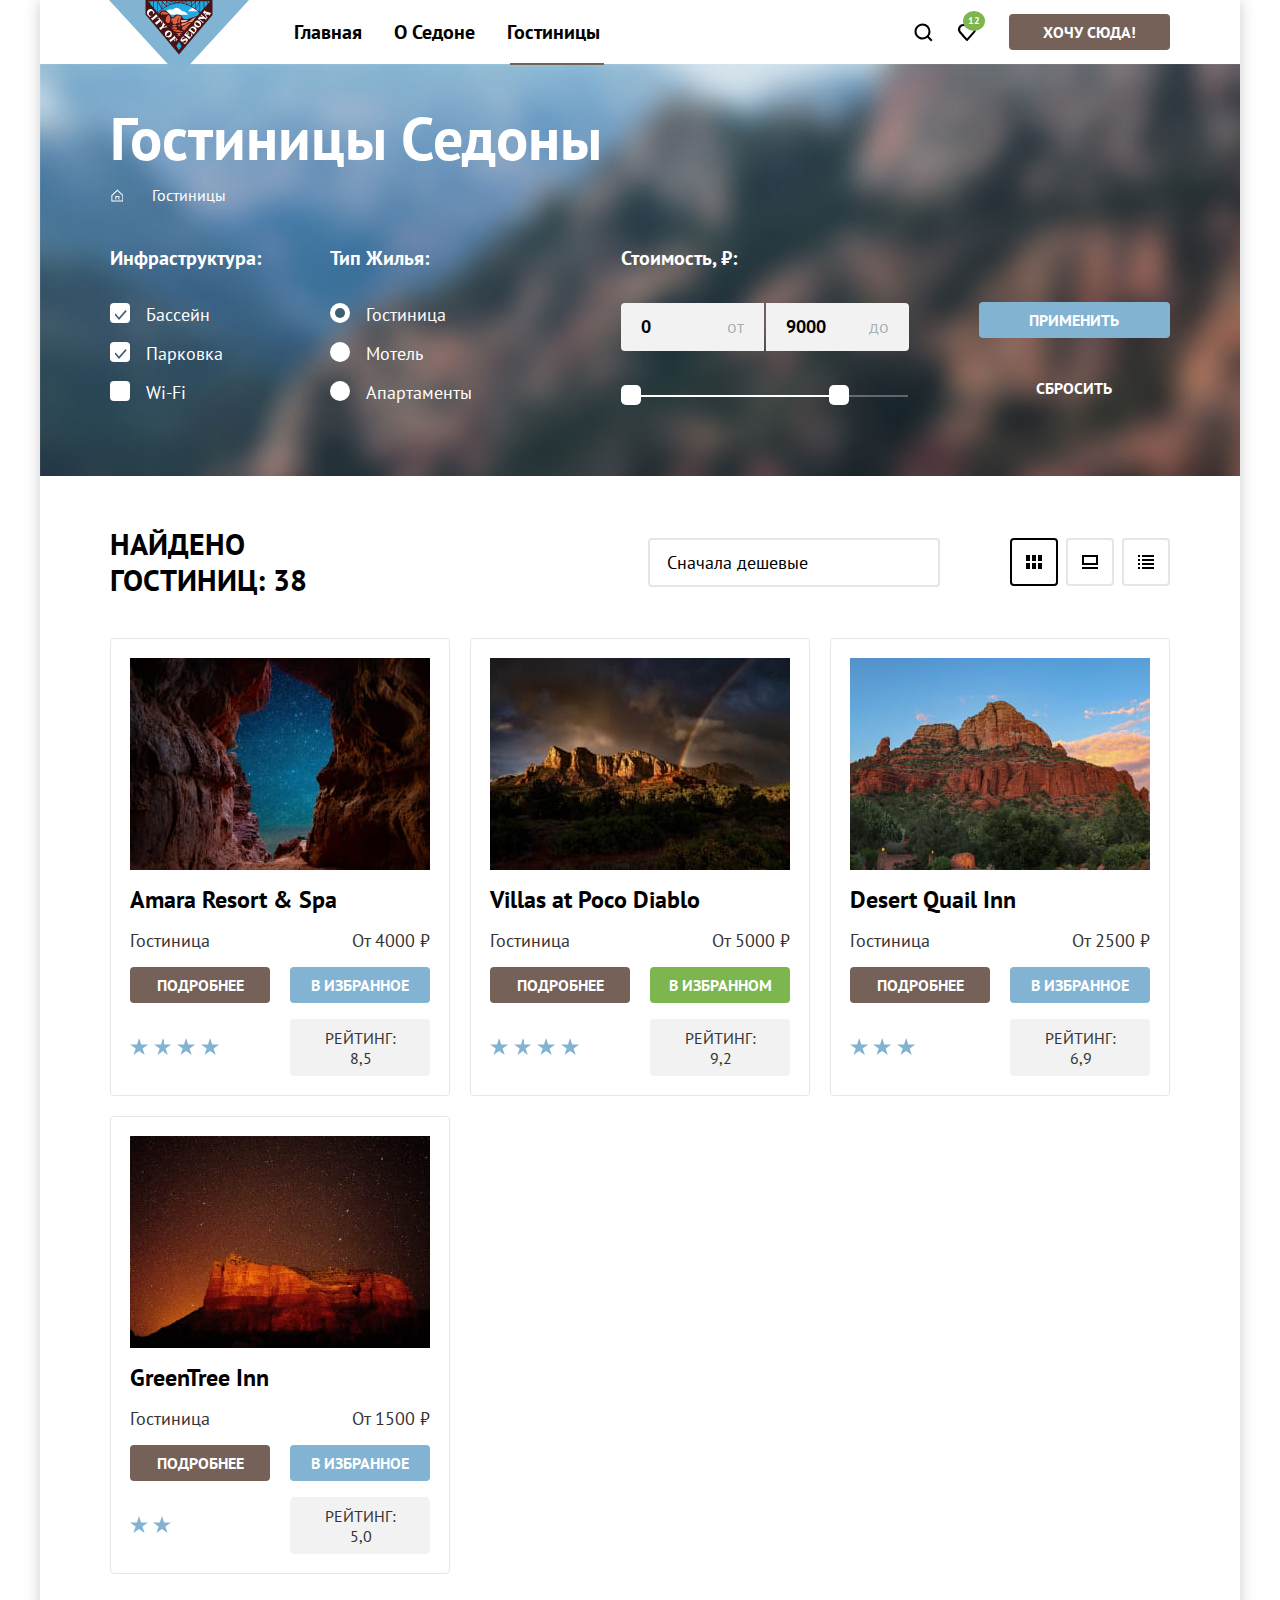
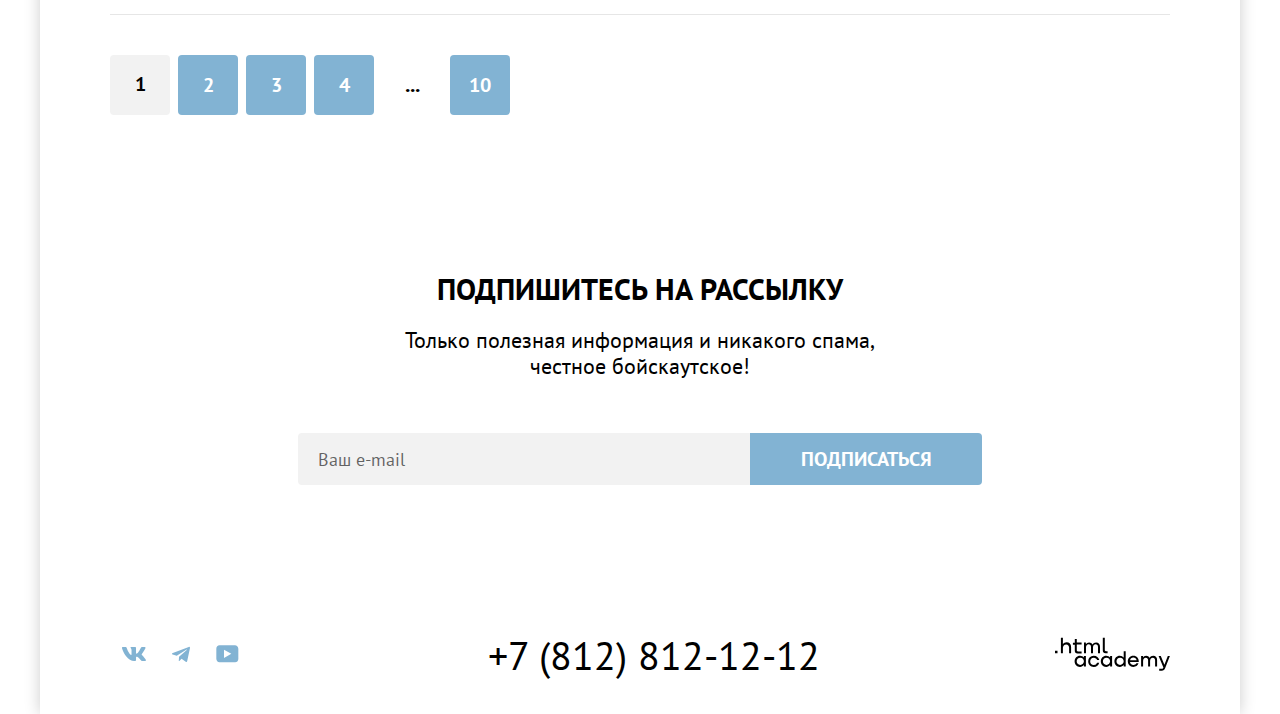
==== commit 6f4f9230: "доработка проекта" ====
--- a/catalog.html
+++ b/catalog.html
@@ -30,12 +30,12 @@
 
                 <ul class="navigation_list navigation_user">
                     <li class="navigation_item">
-                        <a class="navigation_link" href="#">
+                        <a class="navigation_link navigation_user_link_search" href="#">
                             <span class="visually_hidden">Поиск.</span>
                         </a>
                     </li>
                     <li class="navigation_item">
-                        <a class="navigation_link" href="#">
+                        <a class="navigation_link navigation_user_link_favorite" href="#">
                             <span class="visually_hidden"> Избранное</span>
                             <span class="favourites">12</span>
                         </a>
@@ -51,10 +51,10 @@
                     <h1 class="inner_header_title">Гостиницы Седоны</h1>
                     <ul class="breadcrumbs">
                         <li class="breadcrumbs_item">
-                            <a class="breadcrumbs_link" href="index.html">
-                                <svg class="breadcrumbs_link_home" aria-hidden="true" focusable="false" width="13"
-                                    height="15" viewBox="0 0 13 15" fill="none" xmlns="http://www.w3.org/2000/svg">
-                                    <g clip-path="url(#a)" fill="#fff">
+                            <a class="breadcrumbs_link breadcrumbs_link_home" href="index.html">
+                                <svg class="breadcrumbs_link_home_icon" aria-hidden="true" focusable="false" width="13"
+                                    height="15" viewBox="0 0 13 15"  xmlns="http://www.w3.org/2000/svg">
+                                    <g clip-path="url(#a)">
                                         <path d="m7.37.5-6 5.8v6.2h12V6.3l-6-5.8Zm5 11h-10V6.7l5-4.8 5 4.8v4.8Z" />
                                         <path d="M5.37 10.5h1V8h2v2.5h1V7h-4v3.5Z" />
                                     </g>
--- a/styles/styles.css
+++ b/styles/styles.css
@@ -19,6 +19,7 @@
 }
 
 body {
+  min-width: 1200px;
   padding: 0;
   margin: 0;
   min-height: 100%;
@@ -81,7 +82,7 @@
   position: absolute;
   left: 69px;
   top: 0;
-
+  z-index: 1;
 }
 
 .navigation_logo_image {
@@ -147,14 +148,14 @@
   padding: 22px 12px;
 }
 
-.navigation_item:first-child .navigation_user_link {
+.navigation_user_link_search {
   background-image: url("../image/icons/search_icon.svg");
   background-repeat: no-repeat;
   background-position: center;
   background-size: 20px 20px;
 }
 
-.navigation_item:last-child .navigation_user_link {
+.navigation_user_link_favorite {
   position: relative;
   background-image: url("../image/icons/heart_icon.svg");
   background-repeat: no-repeat;
@@ -176,8 +177,9 @@
 
 .favourites {
   position: absolute;
-  width: 11px;
-  height: 10px;
+  display: block;
+  min-width: 11px;
+  min-height: 10px;
   right: 4px;
   top: 11px;
   padding: 5px 5px;
@@ -450,7 +452,7 @@
   content: "";
   display: block;
   width: 75px;
-  height: 72px;
+  height: 79px;
   background-image: url("../image/icons/souvenirs_icon.svg");
   background-repeat: no-repeat;
 }
@@ -799,12 +801,10 @@
 
 .modal_item_arrival {
   grid-column: 1/-1;
-  position: relative;
 }
 
 .modal_item_departure {
   grid-column: 1/-1;
-  position: relative;
 }
 
 .modal_item_adults {
@@ -848,45 +848,22 @@
 }
 
 .modal_input {
+  position: relative;
   width: 440px;
   height: 48px;
-  padding: 12px 20px;
-  box-sizing: border-box;
-  background-color: #F2F2F2;
+  padding: 12px 34px 12px 20px;
+  box-sizing: border-box;
   border-radius: 4px;
   border: none;
   font-family: inherit;
   font-weight: 700;
   font-size: 18px;
   line-height: 24px;
-}
-
-.modal_item_departure::after {
-  position: absolute;
-  top: 25px;
-  right: 18px;
-  content: "";
-  transform: translateY(-50%);
-  display: block;
-  width: 20px;
-  height: 20px;
-  opacity: 0.3;
+  background-color: #F2F2F2;
   background-image: url("../image/icons/date_icon.svg");
   background-repeat: no-repeat;
-}
-
-.modal_item_arrival::after {
-  position: absolute;
-  top: 25px;
-  right: 18px;
-  content: "";
-  transform: translateY(-50%);
-  display: block;
-  width: 20px;
-  height: 20px;
-  opacity: 0.3;
-  background-image: url("../image/icons/date_icon.svg");
-  background-repeat: no-repeat;
+  background-position: top 15px right 22px;
+
 }
 
 .modal_input_error {
@@ -906,7 +883,9 @@
 }
 
 .number_container {
-  position: relative;
+  display: flex;
+  justify-content: space-between;
+  align-items: center;
   width: 110px;
   height: 48px;
   padding: 14px 10px;
@@ -915,11 +894,13 @@
   background-color: #F2F2F2;
   z-index: 0;
 }
+.number_button {
+  display: flex;
+  justify-content: center;
+  align-items: center;
+}
 
 .less_number_button {
-  position: absolute;
-  left: 10px;
-  top: 5px;
   width: 20px;
   height: 20px;
   padding: 9px 3px;
@@ -930,9 +911,6 @@
 }
 
 .more_number_button {
-  position: absolute;
-  right: 9px;
-  bottom: 13px;
   width: 20px;
   height: 20px;
   padding: 3px;
@@ -958,14 +936,12 @@
 }
 
 .modal_number_input {
-  position: absolute;
-  top: 3px;
-  left: 40px;
   width: 31px;
   height: 48px;
   padding: 14px 10px;
   box-sizing: border-box;
   border: none;
+  font-family: inherit;
   font-weight: 700;
   font-size: 18px;
   line-height: 20px;
@@ -980,7 +956,7 @@
 .modal_button {
   margin-top: 25px;
   width: 577px;
-  height: 60px;
+  min-height: 60px;
   font-size: 20px;
   font-weight: 700;
   line-height: 24px;
@@ -1021,7 +997,7 @@
 }
 
 .modal_button:active {
-  /*color: rgba (255, 255, 255, 0.3);*/
+  color: rgba(255, 255, 255, 0.3);
 }
 
 /*tooltip*/
@@ -1088,9 +1064,9 @@
   content: "";
 }
 
-/*.modal_container_close {
+.modal_container_close {
   display: none;
-}*/
+}
 
 /*Main_inner*/
 .inner_header {
@@ -1114,6 +1090,7 @@
 /* Breadcrumbs */
 .breadcrumbs {
   display: flex;
+  flex-wrap: wrap;
   margin: 0;
   margin-bottom: 40px;
   padding: 0;
@@ -1135,7 +1112,7 @@
   background-position: left 0 center;
 }
 
-.breadcrumbs_item:first-child .breadcrumbs_link {
+.breadcrumbs_item:first-child .breadcrumbs_link_home {
   display: block;
   position: relative;
   width: 14px;
@@ -1144,10 +1121,11 @@
   align-self: center;
 }
 
-.breadcrumbs_link_home {
+.breadcrumbs_link_home_icon {
   position: absolute;
   margin: 3.5px 5.5px 0.5px;
   margin-left: 0;
+  fill: #ffffff;
 }
 
 /* Breadcrumbs_link Hover, Focus, Active*/
@@ -1161,6 +1139,17 @@
 
 .breadcrumbs_link:active {
   color: rgba(255, 255, 255, 0.3);
+}
+.breadcrumbs_link_home:hover .breadcrumbs_link_home_icon {
+  fill:rgba(255, 255, 255, 0.6); ;
+}
+
+.breadcrumbs_link_home:focus .breadcrumbs_link_home_icon {
+  fill: #ffffff;
+}
+
+.breadcrumbs_link_home:active .breadcrumbs_link_home_icon {
+  fill: rgba(255, 255, 255, 0.3);
 }
 
 /*Filters*/
@@ -1493,14 +1482,14 @@
   height: 49px;
   margin-left: auto;
   margin-right: 70px;
-  padding: 11px 17px;
+  padding: 11px 41px 11px 17px;
+  border: 2px solid #E5E5E5;
+  border-radius: 4px;
   box-sizing: border-box;
   font-family: inherit;
   font-size: 18px;
   line-height: 21px;
   vertical-align: top;
-  border: 2px solid #E5E5E5;
-  border-radius: 4px;
   background-color: #FFFFFF;
   background-image: url("../image/icons/arrov_select_icon.svg");
   background-repeat: no-repeat;
@@ -1754,6 +1743,7 @@
 /*Pagination*/
 .pagination_list {
   display: flex;
+  flex-wrap: wrap;
   list-style: none;
   padding: 0;
   margin: 0;
@@ -1766,9 +1756,10 @@
 .pagination_link {
   display: block;
   box-sizing: border-box;
-  width: 60px;
-  height: 60px;
+  min-width: 60px;
+  min-height: 60px;
   padding: 12px 24px 12px 24px;
+  border-radius: 4px;
   font-size: 20px;
   font-weight: 700;
   line-height: 36px;
@@ -1776,7 +1767,6 @@
   color: #FFFFFF;
   background-color: #82B3D3;
   text-decoration: none;
-  border-radius: 4px;
 }
 
 .pagination_link_ten {
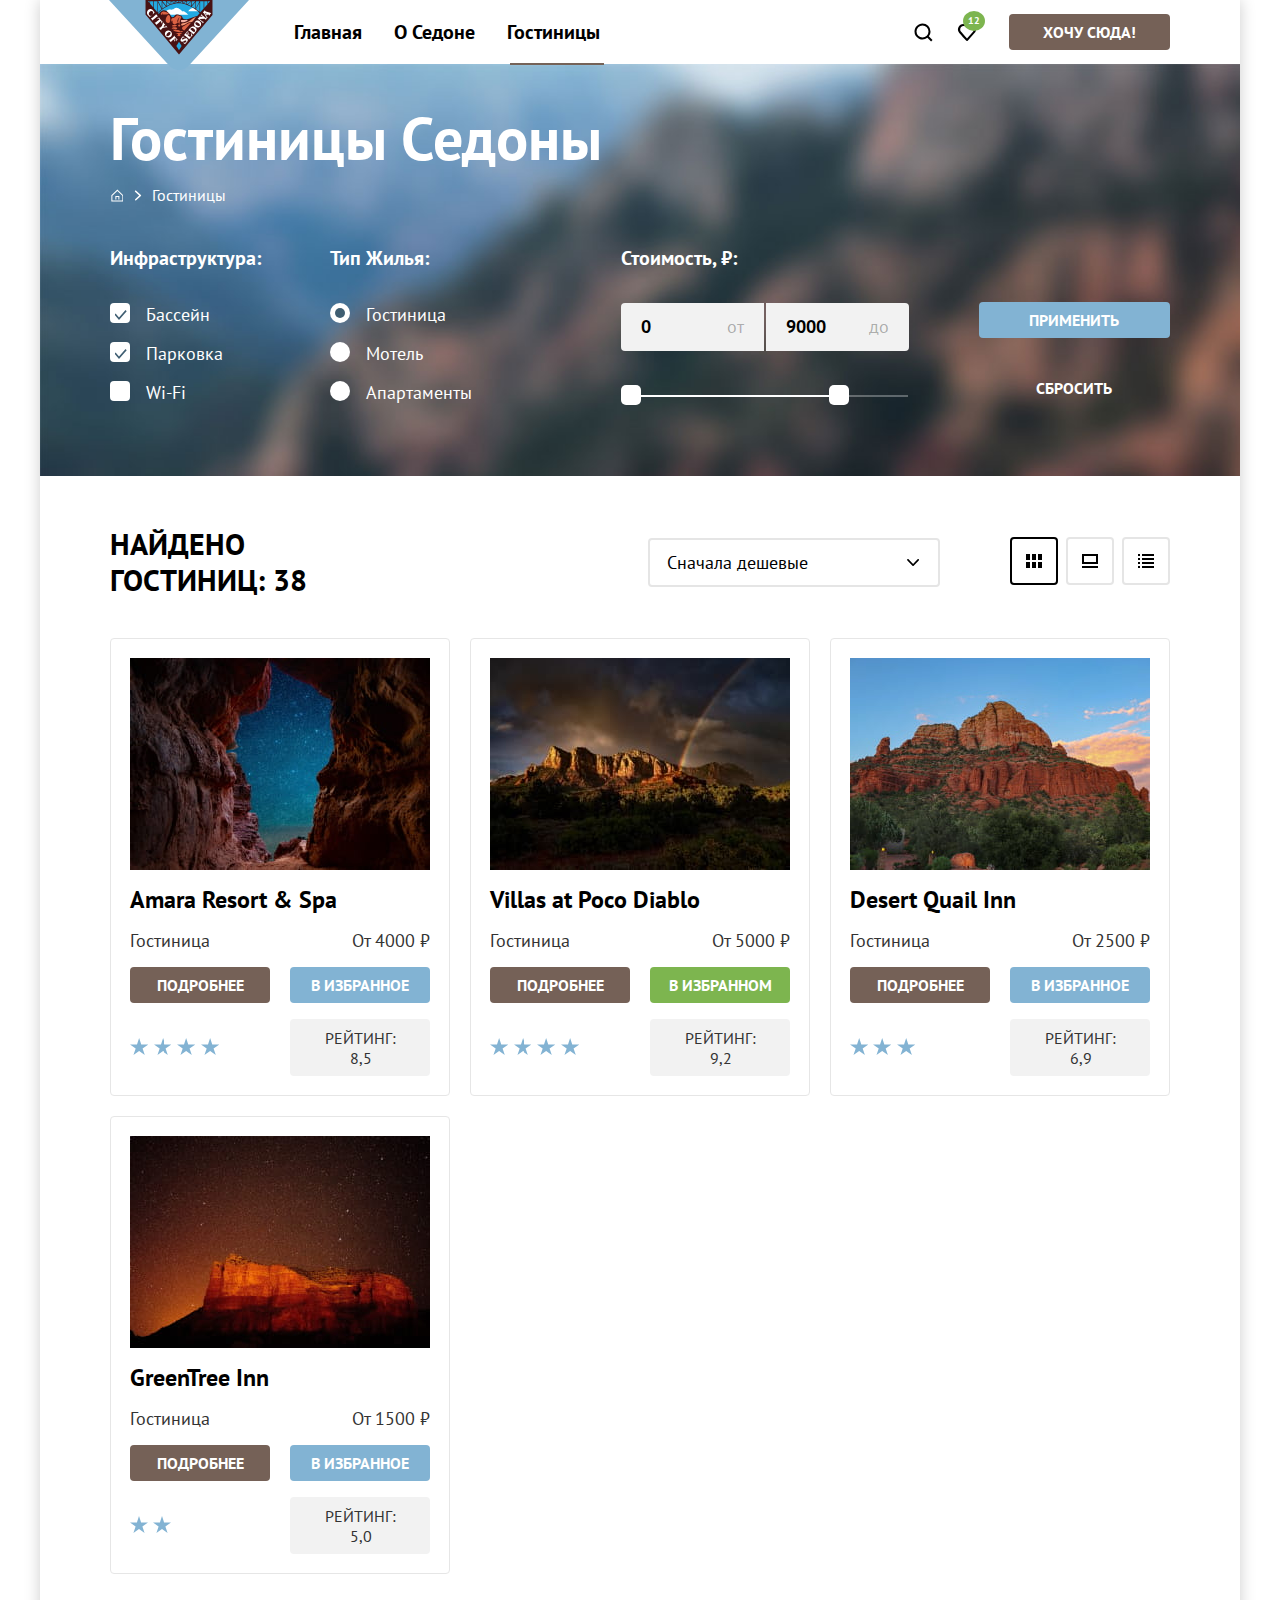
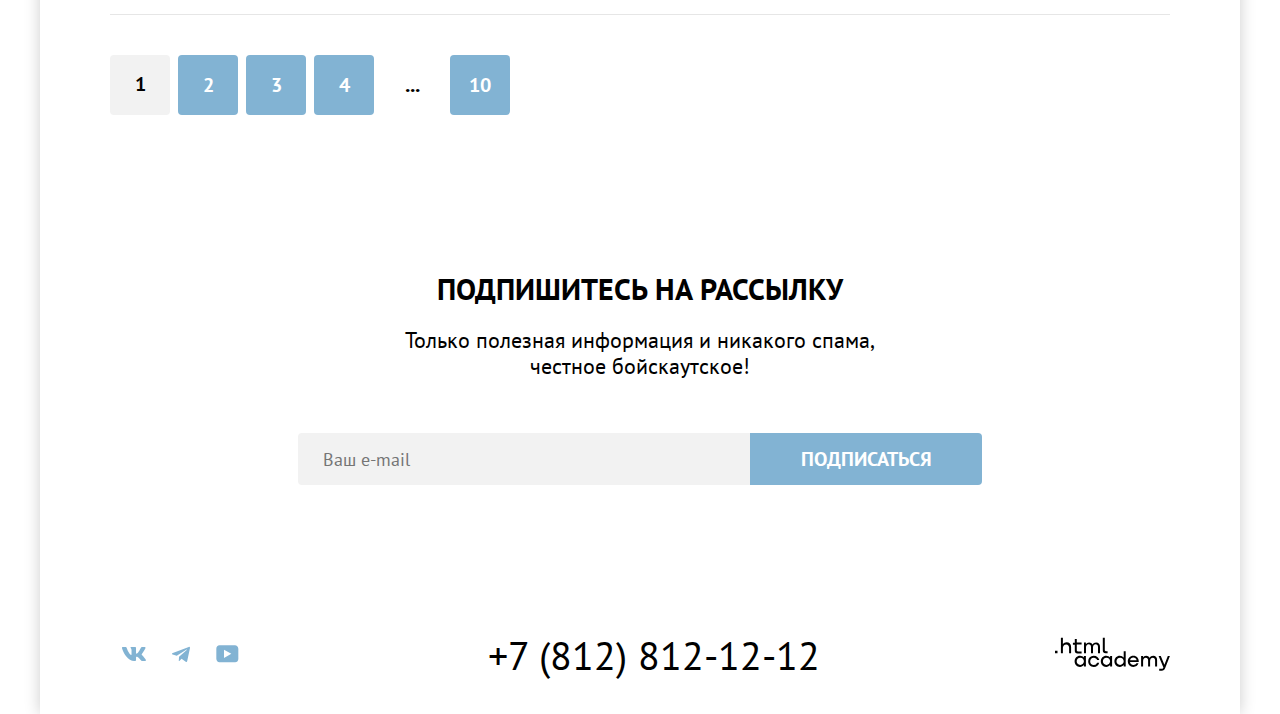
==== commit 1051cc12: "Merge pull request #10 from dzhamilya1212/master" ====
--- a/catalog.html
+++ b/catalog.html
@@ -4,6 +4,7 @@
 <head>
     <meta charset="utf-8">
     <title>HTML Academy: Седона</title>
+    <link rel="icon" type="image/png" sizes="32x32" href="image/favicon-32x32.png">
     <link rel="stylesheet" href="styles/styles.css">
 
 </head>
@@ -75,97 +76,91 @@
                     <div class="filter_hotels" data-test="filter">
                         <h2 class="visually_hidden">Фильтры.</h2>
                         <form class="filter_hotels_form" action="https://echo.htmlacademy.ru/" method="get">
-                            <fieldset class="filter_infrastructure">
-                                <legend class="filter_title">Инфраструктура:</legend>
-                                <ul class="filter_infrastructure_list">
-                                    <li class="filter_infrastructure_item">
-                                        <label class="control">
-                                            <input class="visually_hidden control_input" type="checkbox"
-                                                name="swimming_pool" checked>
-                                            <span class="control_mark"></span>
-                                            <span class="control_label">Бассейн</span>
-                                        </label>
-                                    </li>
-                                    <li class="filter_infrastructure_item">
-                                        <label class="control">
-                                            <input class="visually_hidden control_input" type="checkbox"
-                                                name="parking_space" checked>
-                                            <span class="control_mark"></span>
-                                            <span class="control_label">Парковка</span>
-                                        </label>
-                                    </li>
-                                    <li class="filter_infrastructure_item">
-                                        <label class="control">
-                                            <input class="visually_hidden control_input" type="checkbox" name="wi_fi">
-                                            <span class="control_mark"></span>
-                                            <span class="control_label"> Wi-Fi</span>
-                                        </label>
-                                    </li>
-                            </fieldset>
-
-                            <fieldset class="filter_housing">
-                                <legend class="filter_title">Тип жилья:</legend>
-                                <ul class="filter_housing_list">
-                                    <li class="filter_housing_item">
-                                        <label class="control">
-                                            <input class="visually_hidden control_input" type="radio"
-                                                name="type_of_housing" value="hotel" checked>
-                                            <span class="control_mark"></span>
-                                            <span class="control_label"> Гостиница</span>
-                                        </label>
-                                    </li>
-                                    <li class="filter_housing_item">
-                                        <label class="control">
-                                            <input class="visually_hidden control_input" type="radio"
-                                                name="type_of_housing" value="motel">
-                                            <span class="control_mark"></span>
-                                            <span class="control_label"> Мотель</span>
-                                        </label>
-                                    </li>
-                                    <li class="filter_housing_item">
-                                        <label class="control">
-                                            <input class="visually_hidden control_input" type="radio"
-                                                name="type_of_housing" value="apartments">
-                                            <span class="control_mark"></span>
-                                            <span class="control_label"> Апартаменты</span>
-                                        </label>
-                                    </li>
-                                </ul>
-                            </fieldset>
-
-                            <fieldset class="filter_price">
-                                <legend class="filter_title">Стоимость, ₽:</legend>
-                                <div class="range">
-                                    <div class="range_inputs_container">
-                                        <input class="range_input" id="min_price" type="number" value="0"
-                                            name="min_price">
-                                        <label class="visually_hidden range_label" for="min_price">
-                                            от
-                                        </label>
-                                        <input class="range_input" id="max_price" type="number" value="9000"
-                                            name="max_price" style="width: 143px">
-                                        <label class="visually_hidden range_label" for="max_price">
-                                            до
-                                        </label>
-                                    </div>
-
-                                    <div class="range_scale">
-                                        <div class="range_bar" style="left: 0" width: "228px">
-                                            <button class="range_toggle toggle_min" type="button">
-                                                <span class="visually_hidden">Изменить минимальную цену.</span>
-                                            </button>
-                                            <button class="range_toggle toggle_max" type="button">
-                                                <span class="visually_hidden">Изменить максимальную цену.</span>
-                                            </button>
-                                        </div>
-                                    </div>
-                                </div>
-                            </fieldset>
-
-                            <p class="fieldset_button_container">
-                                <button class="button fieldset_button" type="submit">Применить</button>
-                                <button class="button fieldset_button_reset" type="reset">Сбросить</button>
-                            </p>
+                          <fieldset class="filter_infrastructure">
+                            <legend class="filter_title">Инфраструктура:</legend>
+                            <ul class="filter_infrastructure_list">
+                              <li class="filter_infrastructure_item">
+                                <label class="control">
+                                  <input class="visually_hidden control_input" type="checkbox" name="swimming_pool" checked>
+                                  <span class="control_mark"></span>
+                                  <span class="control_label">Бассейн</span>
+                                </label>
+                              </li>
+                              <li class="filter_infrastructure_item">
+                                <label class="control">
+                                  <input class="visually_hidden control_input" type="checkbox" name="parking_space" checked>
+                                  <span class="control_mark"></span>
+                                  <span class="control_label">Парковка</span>
+                                </label>
+                              </li>
+                              <li class="filter_infrastructure_item">
+                                <label class="control">
+                                  <input class="visually_hidden control_input" type="checkbox" name="wi_fi">
+                                  <span class="control_mark"></span>
+                                  <span class="control_label"> Wi-Fi</span>
+                                </label>
+                              </li>
+                            </ul>
+                          </fieldset>
+
+                        <fieldset class="filter_housing">
+                          <legend class="filter_title">Тип жилья:</legend>
+                          <ul class="filter_housing_list">
+                            <li class="filter_housing_item">
+                              <label class="control">
+                                <input class="visually_hidden control_input" type="radio" name="type_of_housing" value="hotel" checked>
+                                  <span class="control_mark"></span>
+                                  <span class="control_label"> Гостиница</span>
+                                </label>
+                            </li>
+                            <li class="filter_housing_item">
+                              <label class="control">
+                                <input class="visually_hidden control_input" type="radio" name="type_of_housing" value="motel">
+                                  <span class="control_mark"></span>
+                                  <span class="control_label"> Мотель</span>
+                              </label>
+                            </li>
+                            <li class="filter_housing_item">
+                              <label class="control">
+                                <input class="visually_hidden control_input" type="radio" name="type_of_housing" value="apartments">
+                                  <span class="control_mark"></span>
+                                  <span class="control_label"> Апартаменты</span>
+                              </label>
+                            </li>
+                          </ul>
+                        </fieldset>
+
+                        <fieldset class="filter_price">
+                          <legend class="filter_title">Стоимость, ₽:</legend>
+                          <div class="range">
+                            <div class="range_inputs_container">
+                              <input class="range_input" id="min_price" type="number" value="0" name="min_price">
+                              <label class="visually_hidden range_label" for="min_price">
+                                от
+                              </label>
+                              <input class="range_input" id="max_price" type="number" value="9000" name="max_price" style="width: 143px">
+                              <label class="visually_hidden range_label" for="max_price">
+                                до
+                              </label>
+                            </div>
+
+                            <div class="range_scale">
+                              <div class="range_bar" style="left: 0">
+                                <button class="range_toggle toggle_min" type="button">
+                                  <span class="visually_hidden">Изменить минимальную цену.</span>
+                                </button>
+                                <button class="range_toggle toggle_max" type="button">
+                                  <span class="visually_hidden">Изменить максимальную цену.</span>
+                                </button>
+                              </div>
+                            </div>
+                          </div>
+                        </fieldset>
+
+                        <p class="fieldset_button_container">
+                            <button class="button fieldset_button" type="submit">Применить</button>
+                            <button class="button fieldset_button_reset" type="reset">Сбросить</button>
+                        </p>
                         </form>
                     </div>
                 </header>
@@ -180,13 +175,13 @@
                             <option value="expensive">Сначала дорогие</option>
                         </select>
                         <div class="catalog_view_block">
-                            <a class="view_toggle view_toggle_сurrent" href="#">
+                            <a class="view_toggle view_toggle_сurrent view_toggle_tile" href="#">
                                 <span class="visually_hidden">Показать плиткой.</span>
                             </a>
-                            <a class="view_toggle" href="#">
+                            <a class="view_toggle view_toggle_card" href="#">
                                 <span class="visually_hidden">Показать карточками.</span>
                             </a>
-                            <a class="view_toggle" href="#">
+                            <a class="view_toggle view_toggle_list" href="#">
                                 <span class="visually_hidden">Показать списком.</span>
                             </a>
                         </div>
@@ -301,7 +296,7 @@
                             бойскаутское!</p>
                         <form class="mailng_form" action="https://echo.htmlacademy.ru/" method="post">
                             <label class="visually_hidden" for="your_email">Ваш email.</label>
-                            <input class="mailing_input" type="email" name="email" id="your_email"" value=" Ваш e-mail">
+                            <input class="mailing_input" type="email" name="email" id="your_email" placeholder=" Ваш e-mail">
                             <button class="button mailing_button" type="submit">Подписаться</button>
                         </form>
                     </div>
--- a/styles/styles.css
+++ b/styles/styles.css
@@ -192,6 +192,7 @@
 }
 
 /* Navigation_button Hover, Focus, Active*/
+
 .navigation_button:hover {
   background: #615048;
 }
@@ -262,25 +263,25 @@
 
 .advantages_list {
   display: flex;
-  justify-content: space-between;
+ justify-content: space-between;
   flex-wrap: wrap;
   margin: 0;
   padding: 0;
   list-style: none;
 }
 
-.advantages_item {
+.advantages_item:nth-child(even) {
   background-color: rgba(131, 179, 211, 0.12);
-  list-style: none;
-}
-
-.advantages_item_blue_card {
+}
+
+.advantages_item:nth-child(odd) {
+  background-color: rgba(131, 179, 211, 0.2);
+}
+
+.advantages_item:first-child,
+.advantages_item:last-child {
   width: 1200px;
   background-color: #82B3D3;
-}
-
-.advantages_item_lightblue_card {
-  background-color: rgba(131, 179, 211, 0.2);
 }
 
 .advantages_container {
@@ -307,6 +308,8 @@
 
 .advantages_image {
   display: block;
+  height: 100%;
+  object-fit: contain;
 }
 
 .advantages_container_devils .advantages_image {
@@ -389,19 +392,19 @@
   list-style: none;
 }
 
-.services_item {
+.services_item:nth-child(odd) {
   color: #000000;
   background-color: rgba(131, 179, 211, 0.12);
 }
 
+.services_item:nth-child(even) {
+  background-color: #FFFFFF;
+}
+
 .services_card_container {
   box-sizing: border-box;
   width: 400px;
   padding: 80px 85px;
-}
-
-.services_item_white_card {
-  background-color: #FFFFFF;
 }
 
 .services_image {
@@ -505,6 +508,7 @@
 }
 
 /* Search_hotel_button Hover, Focus, Active*/
+
 .search_hotel_button:hover {
   background: #615048;
 }
@@ -523,7 +527,9 @@
 }
 
 /*Footer*/
+
 /*Mailing*/
+
 .page-footer-container {
   display: flex;
   flex-direction: column;
@@ -579,7 +585,7 @@
   font-size: 18px;
   line-height: 24px;
   box-sizing: border-box;
-  color: rgba(0, 0, 0, 0.6);
+  color: #000000;
   background-color: #F2F2F2;
   border-radius: 4px 0 0 4px;
   border: none;
@@ -596,7 +602,30 @@
   box-sizing: border-box;
 }
 
-/* Mailing_button Hover, Focus, Active*/
+/* Mailing_button, mailing_input: Hover, Focus, Active*/
+
+.mailing_input:placeholder-shown {
+  color: rgba(0, 0, 0, 0.6)
+}
+
+.mailing_input:placeholder-shown:hover {
+  background-color: #E6E6E6;
+}
+
+.mailing_input:placeholder-shown:focus {
+  background-color: #E6E6E6;
+  outline: 3px solid #83B3D3;
+}
+
+.mailing_input:active {
+  background-color: #F2F2F2;
+  outline: 2px solid #000000;
+}
+
+.mailing_input[disabled]:disabled {
+  opacity: 0.3;
+}
+
 .mailing_button:hover {
   background-color: #68A2CA;
 }
@@ -610,11 +639,12 @@
   color: rgba(255, 255, 255, 0.3);
 }
 
-.mailing_button:disabled {
+.mailing_button[disabled]:disabled {
   background-color: #E5E5E5;
 }
 
 /*Social*/
+
 .footer_contacts_container {
   display: flex;
   align-items: center;
@@ -664,6 +694,7 @@
 }
 
 /*Contacts*/
+
 .contacts {
   display: flex;
   justify-content: center;
@@ -682,6 +713,7 @@
 }
 
 /* Contacts_address_phone Hover, Focus, Active*/
+
 .contacts_address_phone:hover {
   color: #756157;
 }
@@ -695,6 +727,7 @@
 }
 
 /*Copyright*/
+
 .copyright {
   width: 115px;
   margin-left: 41.5px;
@@ -716,6 +749,7 @@
 }
 
 /* Copyright_link_icon Hover, Focus, Active*/
+
 .copyright_link:hover .copyright_link_icon {
   fill: #756157;
 }
@@ -729,6 +763,7 @@
 }
 
 /*Modal_container*/
+
 .modal_container {
   position: fixed;
   top: 0;
@@ -946,7 +981,7 @@
   font-size: 18px;
   line-height: 20px;
   background-color: #F2F2F2;
-  appearance: none;
+  appearance: tec;
 }
 
 .modal_number_input:placeholder-shown {
@@ -971,23 +1006,31 @@
 Modal_input, Modal_button Hover, Focus, Active*/
 
 .modal_input:placeholder-shown {
-  color: rgba (0, 0, 0, 0.6)
-}
-
-.modal_input:placeholder-shown:hover {
+  color: rgba(0, 0, 0, 0.6)
+}
+
+.modal_input:placeholder-shown:hover,
+.modal_number_input:placeholder-shown:hover{
   background-color: #E6E6E6;
 }
 
-.modal_input:placeholder-shown:focus {
+.modal_input:placeholder-shown:focus,
+.modal_number_input:placeholder-shown:focus {
   background-color: #E6E6E6;
   outline: 3px solid #83B3D3;
 }
 
-.modal_input:active {
+.modal_input:active,
+.modal_number_input:active {
   background-color: #F2F2F2;
   outline: 2px solid #000000;
 }
 
+.modal_input[disabled]:disabled,
+.modal_number_input[disabled]:disabled {
+  opacity: 0.3;
+}
+
 .modal_button:hover {
   background-color: #68A2CA;
 }
@@ -998,6 +1041,10 @@
 
 .modal_button:active {
   color: rgba(255, 255, 255, 0.3);
+}
+
+.modal_button[disabled]:disabled {
+  background-color: #E5E5E5;
 }
 
 /*tooltip*/
@@ -1037,7 +1084,6 @@
   line-height: 20px;
   color: #FFFFFF;
   background-color: #333333;
-  ;
   box-shadow: 0 15px 30px rgba(0, 0, 0, 0.3);
   border-radius: 10px;
   z-index: 1;
@@ -1069,6 +1115,7 @@
 }
 
 /*Main_inner*/
+
 .inner_header {
   padding: 35px 70px 70px;
   background-color: #E6E6FA;
@@ -1088,6 +1135,7 @@
 }
 
 /* Breadcrumbs */
+
 .breadcrumbs {
   display: flex;
   flex-wrap: wrap;
@@ -1129,6 +1177,7 @@
 }
 
 /* Breadcrumbs_link Hover, Focus, Active*/
+
 .breadcrumbs_link:hover {
   color: rgba(255, 255, 255, 0.6);
 }
@@ -1153,6 +1202,7 @@
 }
 
 /*Filters*/
+
 .filter_hotels_form {
   display: grid;
   grid-template-columns: 150.4px 70px 150.4px 140px 288px 70px 191px;
@@ -1197,6 +1247,7 @@
 }
 
 /*Mark*/
+
 .control {
   position: relative;
   display: block;
@@ -1230,6 +1281,7 @@
 }
 
 /*Radio*/
+
 .control_input[type="radio"]+.control_mark {
   border-radius: 50%;
 }
@@ -1250,12 +1302,14 @@
 }
 
 /*Label*/
+
 .control_label {
   line-height: 23px;
   text-align: left;
 }
 
 /*range_bar*/
+
 .filter_price {
   grid-column: 5/6;
   padding: 0;
@@ -1389,7 +1443,12 @@
   outline: 2px solid #000000;
 }
 
+.range_input[disabled]:disabled {
+  opacity: 0.3;
+}
+
 /*Fieldset_button_container*/
+
 .fieldset_button_container {
   grid-column: 7/8;
   margin: 0;
@@ -1405,6 +1464,7 @@
 }
 
 /* Fieldset_button Hover, Focus, Active*/
+
 .fieldset_button:hover {
   background-color: #68A2CA;
 }
@@ -1418,11 +1478,12 @@
   color: rgba(255, 255, 255, 0.3);
 }
 
-.fieldset_button:disabled {
+.fieldset_button[disabled]:disabled {
   background-color: #E5E5E5;
 }
 
 /* Fieldset_button_reset Hover, Focus, Active*/
+
 .fieldset_button_reset {
   width: 191px;
   padding: 8px 57px;
@@ -1442,16 +1503,18 @@
   color: rgba(255, 255, 255, 0.3);
 }
 
-.fieldset_button_reset:disabled {
+.fieldset_button_reset[disabled]:disabled {
   opacity: 0.1;
 }
 
 /*Hotel_catalog*/
+
 .section_hotel_catalog {
   padding: 50px 70px 60px;
 }
 
 /*Sorting-container*/
+
 .sorting-container {
   display: flex;
   justify-content: space-between;
@@ -1509,22 +1572,23 @@
   outline: 2px solid #3F5E72;
 }
 
-.select_control:disabled {
-  outline: 2px solid rgba(0, 0, 0, 0.3);
-  color: rgba(0, 0, 0, 0.3);
-  ;
-}
-
+.select_control[disabled]:disabled {
+  opacity: 0.3;
+}
 
 /*catalog_view*/
+
 .catalog_view_block {
   display: flex;
+  flex-wrap: wrap;
+  max-width: 160px;
 }
 
 .view_toggle {
   width: 48px;
   height: 48px;
   margin-right: 8px;
+  margin-bottom: 2px;
   border: 2px solid #E5E5E5;
   border-radius: 4px;
   box-sizing: border-box;
@@ -1537,20 +1601,25 @@
   border: 2px solid #000000;
 }
 
-.view_toggle:nth-child(1) {
+.view_toggle_tile {
   background-image: url("../image/icons/cards_icon.svg")
 }
 
-.view_toggle:nth-child(2) {
+.view_toggle_card {
   background-image: url("../image/icons/computer_icon.svg")
 }
 
-.view_toggle:nth-child(3) {
+.view_toggle_list {
   background-image: url(../image/icons/list_icon.svg);
   margin-right: 0;
 }
 
+.view_toggle:nth-child(3n+3) {
+  margin-right: 0;
+}
+
 /* View_toggle Hover, Focus, Active*/
+
 .view_toggle:hover {
   outline: 2px solid #000000;
 }
@@ -1635,6 +1704,7 @@
 }
 
 /* Button_more_detailed Hover, Focus, Active*/
+
 .button_more_detailed:hover {
   background-color: #615048;
 }
@@ -1648,7 +1718,12 @@
   background-color: #756157;
 }
 
+.button_more_detailed[disabled]:disabled {
+  background-color: #E5E5E5;
+}
+
 /* Button_favorite Hover, Focus, Active*/
+
 .button_favorite {
   width: 140px;
   box-sizing: border-box;
@@ -1669,7 +1744,7 @@
   color: rgba(255, 255, 255, 0.3);
 }
 
-.button_favorite:disabled {
+.button_favorite[disabled]:disabled {
   background-color: #E5E5E5;
 }
 
@@ -1691,11 +1766,12 @@
   color: rgba(255, 255, 255, 0.3);
 }
 
-.button_favorite_green:disabled {
+.button_favorite_green[disabled]:disabled {
   background-color: #E5E5E5;
 }
 
 /*Rating*/
+
 .rating_star {
   margin: 0;
   height: 17px;
@@ -1741,9 +1817,11 @@
 }
 
 /*Pagination*/
+
 .pagination_list {
   display: flex;
   flex-wrap: wrap;
+  max-width: 1060px;
   list-style: none;
   padding: 0;
   margin: 0;
@@ -1788,6 +1866,7 @@
 }
 
 /* Pagination_link Hover, Focus, Active*/
+
 .pagination_link:hover {
   background-color: #68A2CA;
   outline: 1px solid #82B3D3;
@@ -1804,6 +1883,7 @@
 }
 
 /*inner_footer*/
+
 .mailing_inner_footer {
   color: #000000;
   background-color: #FFFFFF;
